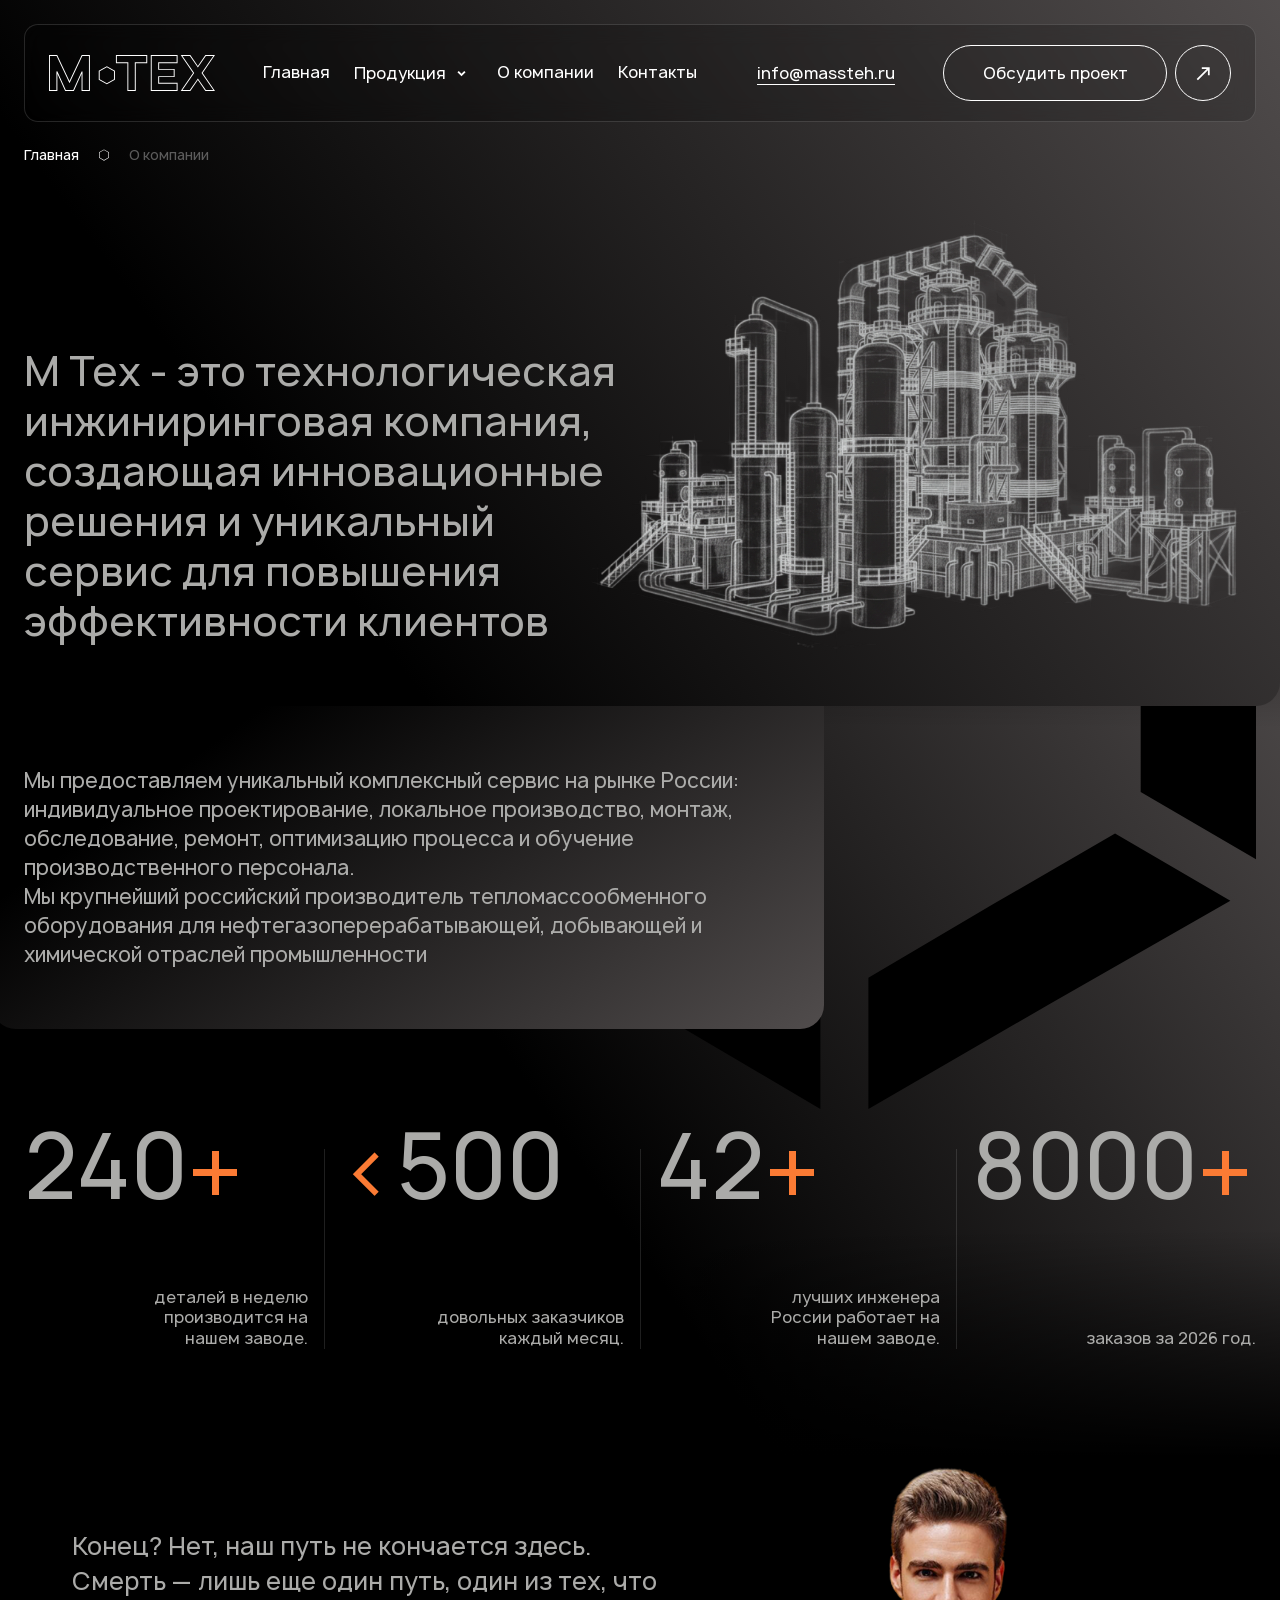
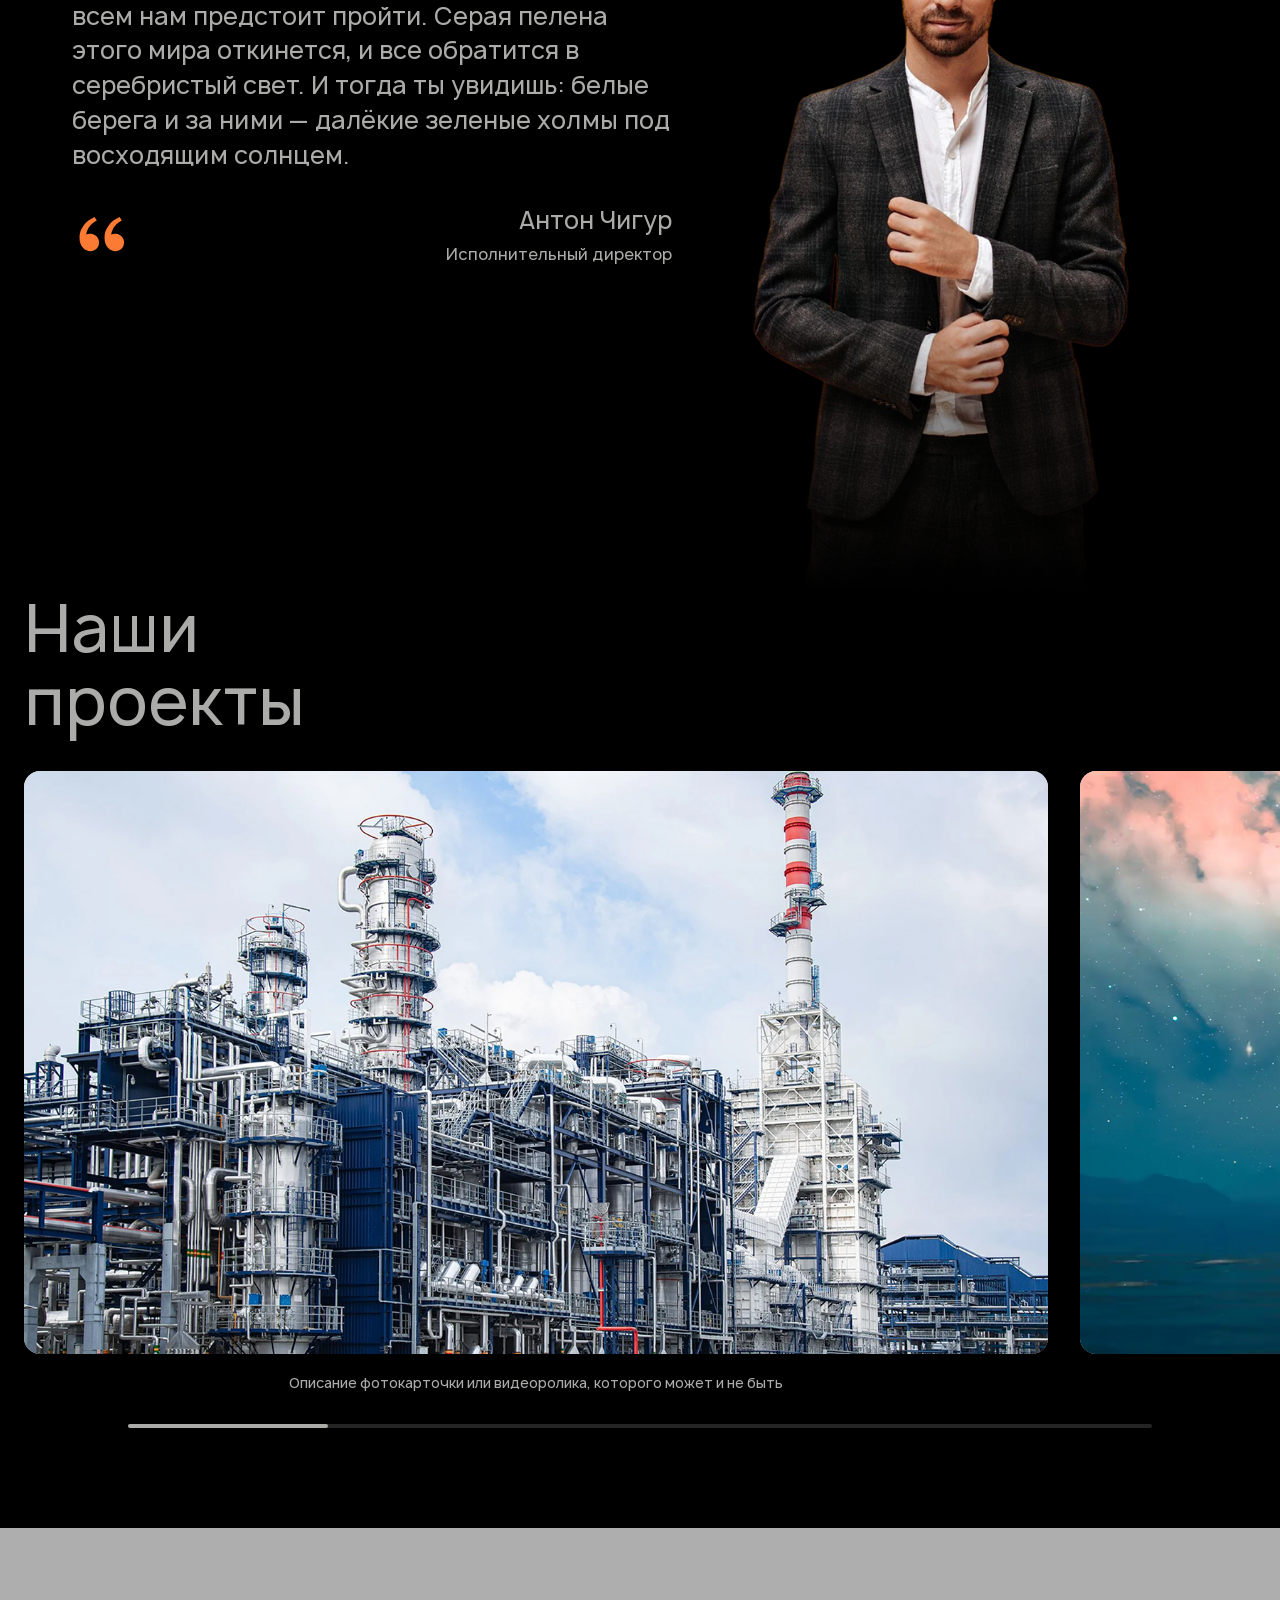
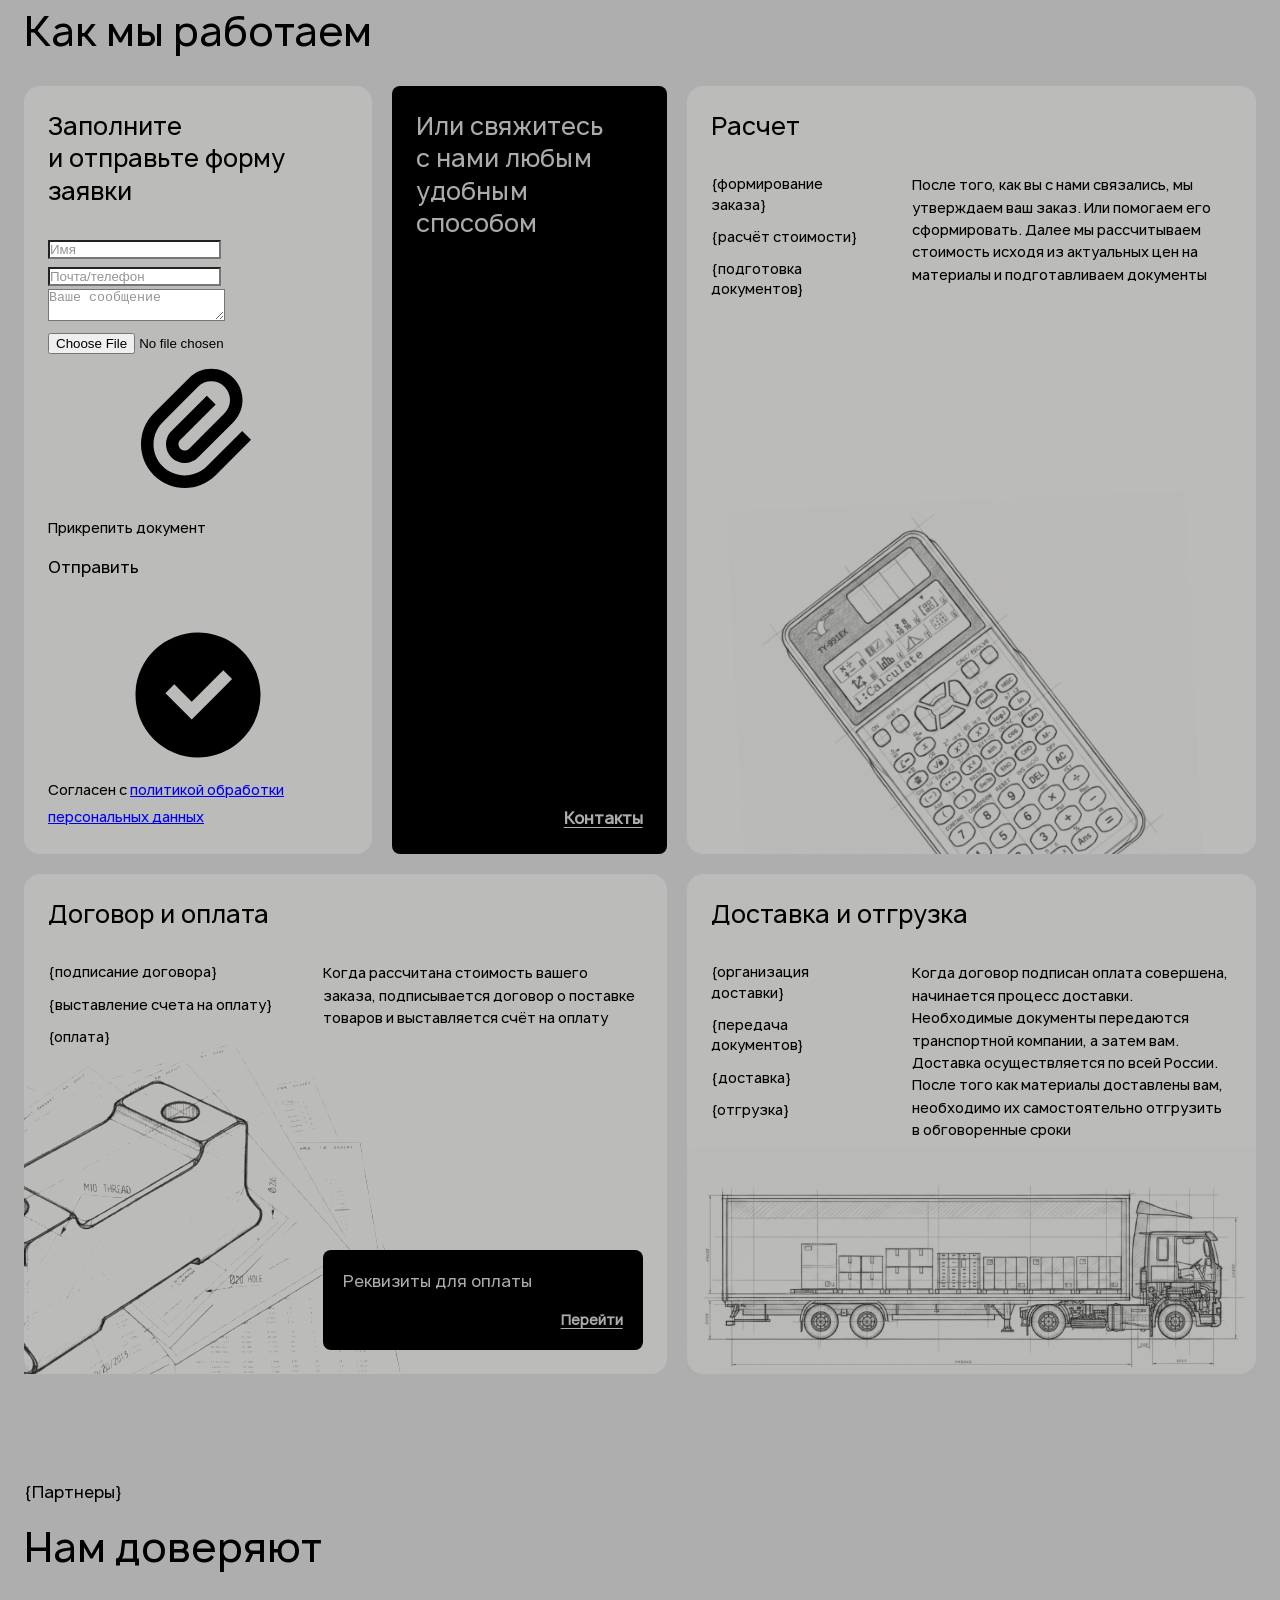
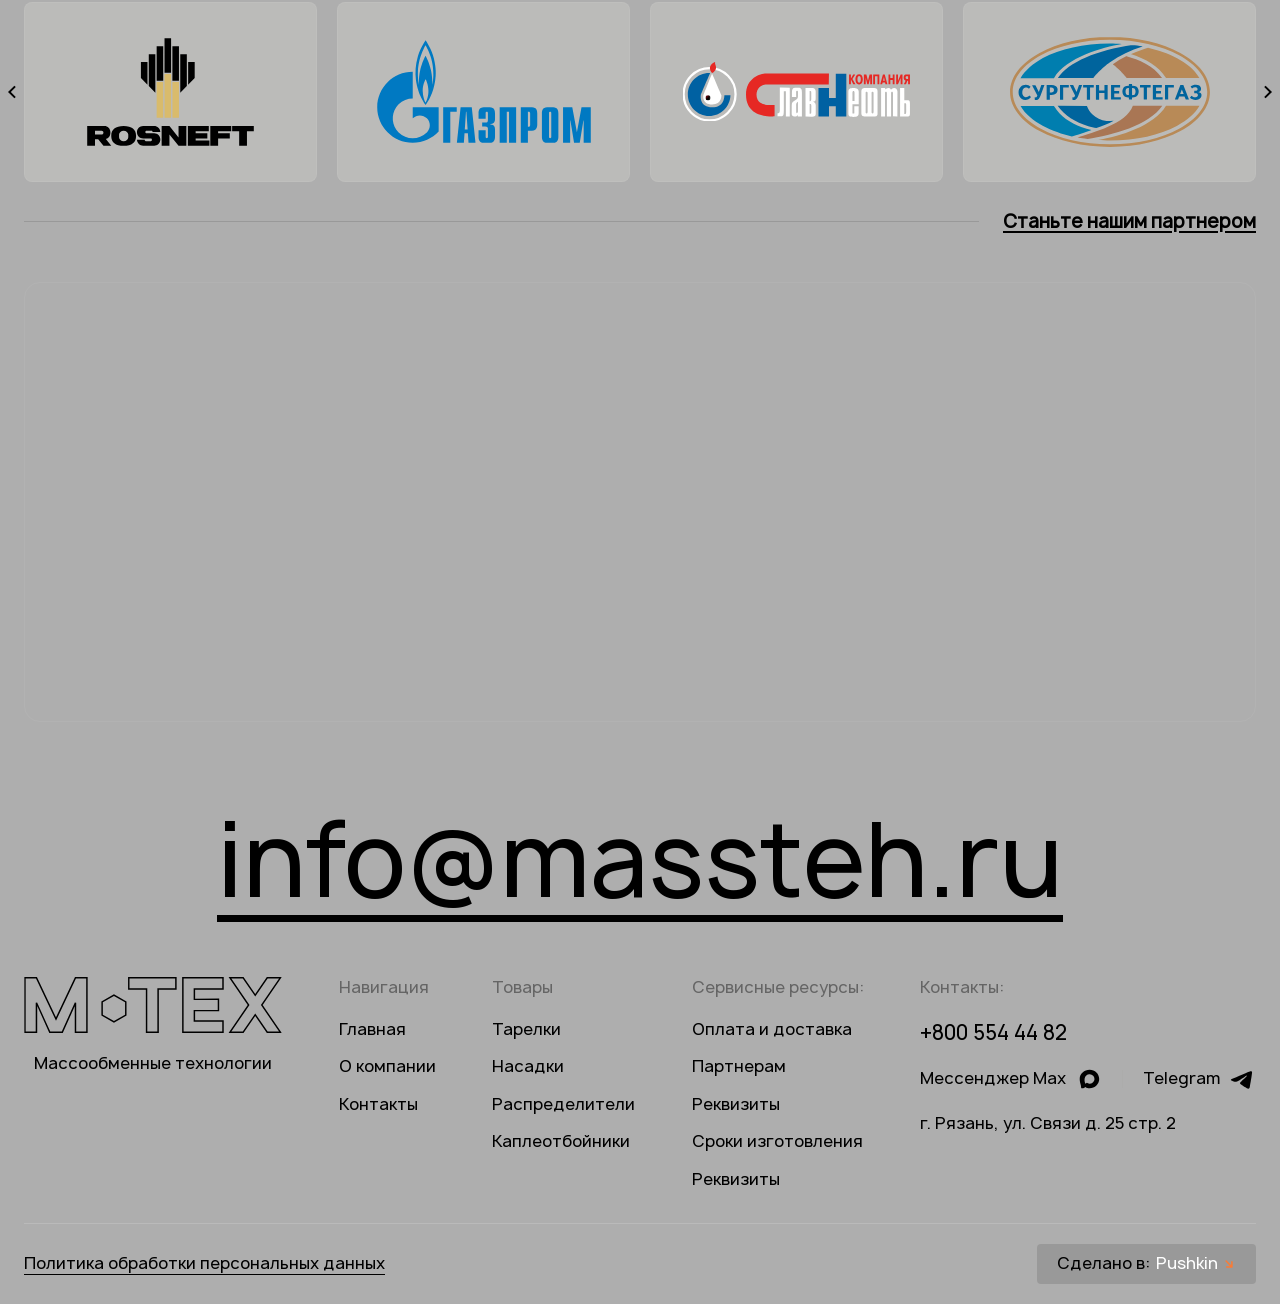
==== about.html @ 3684e793 "Initial commit" ====
<!DOCTYPE html>
<html lang="ru">
	<head>
		<meta http-equiv="Content-Type" content="text/html; charset=utf-8">

		<!-- Adapting the page for mobile devices -->
		<meta name="viewport" content="width=device-width, initial-scale=1, maximum-scale=1">

		<!-- Prohibition of phone number recognition -->
		<meta name="format-detection" content="telephone=no">
		<meta name="SKYPE_TOOLBAR" content ="SKYPE_TOOLBAR_PARSER_COMPATIBLE">

		<!-- Page title -->
		<title>Заголовок страницы</title>

		<!-- Meta description -->
		<meta name="description" content="">

		<!-- Meta Keywords -->
		<meta name="keywords" content="">

		<!-- Changing the color of the mobile browser panel -->
		<meta name="msapplication-TileColor" content="#000">
		<meta name="theme-color" content="#000">

		<!-- Connecting style files -->
		<link rel="stylesheet" href="css/reset.css">
		<link rel="stylesheet" href="css/swiper-bundle.min.css">
		<link rel="stylesheet" href="css/swiper.css">
		<link rel="stylesheet" href="css/styles.css">
		<link rel="stylesheet" href="css/fonts.css">

		<link rel="stylesheet" href="css/response_1899.css" media="print, (max-width: 1899px)">
		<link rel="stylesheet" href="css/response_1439.css" media="print, (max-width: 1439px)">
		<link rel="stylesheet" href="css/response_1279.css" media="print, (max-width: 1279px)">
		<link rel="stylesheet" href="css/response_1023.css" media="print, (max-width: 1023px)">
		<link rel="stylesheet" href="css/response_767.css" media="print, (max-width: 767px)">
	</head>

	<body>
		<div class="wrap">
			<div class="main">
				<header>
					<div class="bg dark">
						<div class="cont">
							<a href="/" class="logo">
								<img src="images/logo.svg" alt="">
							</a>

							<nav class="menu">
								<div class="item">
									<a href="/">
										<span>Главная</span>
									</a>
								</div>

								<div class="item">
									<a href="/" class="sub_link">
										<span>Продукция</span>

										<svg class="arr"><use xlink:href="images/sprite.svg#ic_arr_ver"></use></svg>
									</a>

									<div class="sub">
										<div><a href="/"></a></div>
									</div>
								</div>

								<div class="item">
									<a href="/">
										<span>О компании</span>
									</a>
								</div>

								<div class="item">
									<a href="/">
										<span>Контакты</span>
									</a>
								</div>
							</nav>

							<div class="email">
								<a href="mailto:info@massteh.ru">info@massteh.ru</a>
							</div>

							<div class="btns">
								<button class="btn discuss_btn" data-open-modal data-modal="order_modal">Обсудить проект</button>

								<button class="btn">
									<svg class="icon"><use xlink:href="images/sprite.svg#ic_arrow_diagonal"></use></svg>
								</button>

								<button class="btn mob_menu_btn">
									<svg class="icon"><use xlink:href="images/sprite.svg#ic_menu"></use></svg>

									<svg class="icon"><use xlink:href="images/sprite.svg#ic_close"></use></svg>
								</button>
							</div>
						</div>
					</div>
				</header>


				<section class="mob_menu_modal">
					<div class="menu">
						<div class="label">Навигация</div>

						<div class="items">
							<div><a href="/">Главная</a></div>

							<div><a href="/">О компании</a></div>

							<div><a href="/">Контакты</a></div>
						</div>
					</div>

					<div class="divider"></div>

					<div class="menu">
						<div class="label">Товары</div>

						<div class="items">
							<div><a href="/">Тарелки</a></div>

							<div><a href="/">Насадки</a></div>

							<div><a href="/">Распределители</a></div>

							<div><a href="/">Каплеотбойники</a></div>
						</div>
					</div>

					<div class="divider"></div>

					<div class="contacts">
						<div class="label">Контакты:</div>

						<div class="phone">
							<a href="tel:+800 554 44 82">+800 554 44 82</a>
						</div>

						<div class="messengers">
							<div class="sep"></div>

							<a href="/" target="_blank" rel="noopener nofollow">
								<span>Мессенджер Max</span>

								<svg class="icon"><use xlink:href="images/sprite.svg#ic_max"></use></svg>
							</a>

							<div class="sep"></div>

							<a href="/" target="_blank" rel="noopener nofollow">
								<span>Telegram</span>

								<svg class="icon"><use xlink:href="images/sprite.svg#ic_tg"></use></svg>
							</a>

							<div class="sep"></div>
						</div>

						<div class="address">г. Рязань, ул. Связи д. 25 стр. 2</div>
					</div>
				</section>


				<section class="about_head block s_m">
					<div class="data">
						<div class="cont">
							<div class="breadcrumbs">
								<a href="/">Главная</a>

								<svg class="sep"><use xlink:href="images/sprite.svg#ic_sep"></use></svg>

								<span class="current">О компании</span>
							</div>

							<h1 class="title">М Тех - это технологическая инжиниринговая компания, создающая инновационные решения и уникальный сервис для повышения эффективности клиентов</h1>
						</div>

						<picture class="image">
							<source srcset="images/tmp/about_head_img.png 1x, images/tmp/about_head_img@2x.png 2x">

							<img src="images/tmp/about_head_img.png" alt="" fetchpriority="high">
						</picture>
					</div>

					<div class="cont">
						<div class="desc">
							<p>Мы предоставляем уникальный комплексный сервис на рынке России: индивидуальное проектирование, локальное производство, монтаж, обследование, ремонт, оптимизацию процесса и обучение производственного персонала.<br> Мы крупнейший российский производитель тепломассообменного оборудования для нефтегазоперерабатывающей, добывающей и химической отраслей промышленности</p>
						</div>
					</div>

					<picture class="bg">
						<img src="images/bg_logo.svg" alt="" fetchpriority="high">
					</picture>
				</section>


				<section class="stats block s_m">
					<div class="cont">
						<div class="grid_row">
							<div class="item">
								<div class="val">240<span>+</span></div>

								<div class="desc">деталей в неделю производится на нашем заводе.</div>
							</div>

							<div class="item">
								<div class="val"><span><</span>500</div>

								<div class="desc">довольных заказчиков каждый месяц.</div>
							</div>

							<div class="item">
								<div class="val">42<span>+</span></div>

								<div class="desc">лучших инженера России работает на нашем заводе.</div>
							</div>

							<div class="item">
								<div class="val">8000<span>+</span></div>

								<div class="desc">заказов за 2026 год.</div>
							</div>
						</div>
					</div>
				</section>


				<section class="boss_quote">
					<div class="cont">
						<div class="data">
							<div class="text">Конец? Нет, наш путь не кончается здесь. Смерть — лишь ещe один путь, один из тех, что всем нам предстоит пройти. Серая пелена этого мира откинется, и всe обратится в серебристый свет. И тогда ты увидишь: белые берега и за ними — далёкие зелeные холмы под восходящим солнцем.</div>

							<div class="author">
								<svg class="icon"><use xlink:href="images/sprite.svg#ic_quote"></use></svg>

								<div class="name">Антон Чигур</div>

								<div class="post">Исполнительный директор</div>
							</div>
						</div>

						<picture class="image">
							<source srcset="images/tmp/boss_quote_img.png 1x, images/tmp/boss_quote_img@2x.png 2x">

							<img src="images/tmp/boss_quote_img.png" alt="" fetchpriority="high">
						</picture>
					</div>
				</section>


				<section class="photo_gallery projects block">
					<div class="cont">
						<div class="block_head">
							<div class="title xl_size">Наши<br> проекты</div>
						</div>
					</div>

					<div class="cont l_w">
						<div class="swiper">
							<div class="swiper-wrapper">
								<div class="swiper-slide">
									<picture class="thumb">
										<source srcset="images/tmp/project_thumb1.jpg 1x, images/tmp/project_thumb1@2x.jpg 2x">

										<img src="images/tmp/project_thumb1.jpg" alt="" loading="lazy" class="cover">
									</picture>

									<div class="caption">Описание фотокарточки или видеоролика, которого может и не быть</div>
								</div>

								<div class="swiper-slide">
									<picture class="thumb">
										<source srcset="images/tmp/project_thumb2.jpg 1x, images/tmp/project_thumb2@2x.jpg 2x">

										<img src="images/tmp/project_thumb2.jpg" alt="" loading="lazy" class="cover">
									</picture>

									<div class="caption">Описание фотокарточки или видеоролика, которого может и не быть</div>
								</div>

								<div class="swiper-slide">
									<picture class="thumb">
										<source srcset="images/tmp/project_thumb1.jpg 1x, images/tmp/project_thumb1@2x.jpg 2x">

										<img src="images/tmp/project_thumb1.jpg" alt="" loading="lazy" class="cover">
									</picture>

									<div class="caption">Описание фотокарточки или видеоролика, которого может и не быть</div>
								</div>

								<div class="swiper-slide">
									<picture class="thumb">
										<source srcset="images/tmp/project_thumb2.jpg 1x, images/tmp/project_thumb2@2x.jpg 2x">

										<img src="images/tmp/project_thumb2.jpg" alt="" loading="lazy" class="cover">
									</picture>

									<div class="caption">Описание фотокарточки или видеоролика, которого может и не быть</div>
								</div>

								<div class="swiper-slide">
									<picture class="thumb">
										<source srcset="images/tmp/project_thumb1.jpg 1x, images/tmp/project_thumb1@2x.jpg 2x">

										<img src="images/tmp/project_thumb1.jpg" alt="" loading="lazy" class="cover">
									</picture>

									<div class="caption">Описание фотокарточки или видеоролика, которого может и не быть</div>
								</div>

								<div class="swiper-slide">
									<picture class="thumb">
										<source srcset="images/tmp/project_thumb2.jpg 1x, images/tmp/project_thumb2@2x.jpg 2x">

										<img src="images/tmp/project_thumb2.jpg" alt="" loading="lazy" class="cover">
									</picture>

									<div class="caption">Описание фотокарточки или видеоролика, которого может и не быть</div>
								</div>
							</div>

							<div class="swiper-scrollbar"></div>
						</div>
					</div>
				</section>


				<section class="how_we_work bg_grey">
					<div class="cont">
						<div class="block_head">
							<div class="title">Как мы работаем</div>
						</div>

						<div class="grid">
							<div class="feedback">
								<div class="title">Заполните<br> и отправьте форму заявки</div>

								<form action="" class="form">
									<div class="line">
										<div class="field">
											<input type="text" name="" value="" class="input" placeholder="Имя">
										</div>
									</div>

									<div class="line">
										<div class="field">
											<input type="text" name="" value="" class="input" placeholder="Почта/телефон">
										</div>
									</div>

									<div class="line">
										<div class="field">
											<textarea name="" placeholder="Ваше сообщение"></textarea>
										</div>
									</div>

									<div class="line file">
										<div class="field">
											<label>
												<input type="file" name="file">

												<svg class="icon"><use xlink:href="images/sprite.svg#ic_file"></use></svg>

												<span>Прикрепить документ</span>
											</label>
										</div>
									</div>

									<div class="submit">
										<button type="submit" class="submit_btn">Отправить</button>
									</div>

									<div class="agree">
										<div class="field">
											<label class="checkbox">
												<input type="checkbox" name="agree">

												<div class="check">
													<svg class="icon"><use xlink:href="images/sprite.svg#ic_check"></use></svg>
												</div>

												<span>Согласен с <a href="/" target="_blank">политикой обработки персональных данных</a></span>
											</label>
										</div>
									</div>
								</form>
							</div>

							<a href="/" class="contacts_link">
								<div class="title">Или свяжитесь<br> с нами любым удобным способом</div>

								<div class="btn">Контакты</div>
							</a>

							<div class="item l_size">
								<div class="title">Расчет</div>

								<div class="row">
									<div class="items">
										<div>{формирование заказа}</div>
										<div>{расчёт стоимости}</div>
										<div>{подготовка документов}</div>
									</div>

									<div class="desc">После того, как вы с нами связались, мы утверждаем ваш заказ. Или помогаем его сформировать. Далее мы рассчитываем стоимость исходя из актуальных цен на материалы и подготавливаем документы</div>
								</div>

								<picture class="image1">
									<source srcset="images/tmp/how_we_work_img1.png 1x, images/tmp/how_we_work_img1@2x.png 2x">

									<img src="images/tmp/how_we_work_img1.png" alt="" loading="lazy">
								</picture>
							</div>

							<div class="item l_size">
								<div class="title">Договор и оплата</div>

								<div class="row">
									<div class="items">
										<div>{подписание договора}</div>
										<div>{выставление счета на оплату}</div>
										<div>{оплата}</div>
									</div>

									<div class="desc">Когда рассчитана стоимость вашего заказа, подписывается договор о поставке товаров и выставляется счёт на оплату</div>
								</div>

								<a href="/" class="requisites">
									<div class="label">Реквизиты для оплаты</div>

									<div class="btn">Перейти</div>
								</a>

								<picture class="image2">
									<source srcset="images/tmp/how_we_work_img2.png 1x, images/tmp/how_we_work_img2@2x.png 2x">

									<img src="images/tmp/how_we_work_img2.png" alt="" loading="lazy">
								</picture>
							</div>

							<div class="item l_size">
								<div class="title">Доставка и отгрузка</div>

								<div class="row">
									<div class="items">
										<div>{организация доставки}</div>
										<div>{передача документов}</div>
										<div>{доставка}</div>
										<div>{отгрузка}</div>
									</div>

									<div class="desc">Когда договор подписан оплата совершена, начинается процесс доставки. Необходимые документы передаются транспортной компании, а затем вам. Доставка осуществляется по всей России. После того как материалы доставлены вам, необходимо их самостоятельно отгрузить в обговоренные сроки</div>
								</div>

								<picture class="image3">
									<source srcset="images/tmp/how_we_work_img3.png 1x, images/tmp/how_we_work_img3@2x.png 2x">

									<img src="images/tmp/how_we_work_img3.png" alt="" loading="lazy">
								</picture>
							</div>
						</div>
					</div>
				</section>


				<section class="logos bg_grey">
					<div class="cont">
						<div class="block_head">
							<div class="pre_title">{Партнеры}</div>

							<div class="title">Нам доверяют</div>
						</div>

						<div class="swiper">
							<div class="swiper-wrapper">
								<div class="swiper-slide">
									<picture class="image">
										<img src="images/tmp/logos_img1.svg" alt="" loading="lazy">
									</picture>
								</div>

								<div class="swiper-slide">
									<picture class="image">
										<img src="images/tmp/logos_img2.svg" alt="" loading="lazy">
									</picture>
								</div>

								<div class="swiper-slide">
									<picture class="image">
										<img src="images/tmp/logos_img3.svg" alt="" loading="lazy">
									</picture>
								</div>

								<div class="swiper-slide">
									<picture class="image">
										<img src="images/tmp/logos_img4.svg" alt="" loading="lazy">
									</picture>
								</div>

								<div class="swiper-slide">
									<picture class="image">
										<img src="images/tmp/logos_img1.svg" alt="" loading="lazy">
									</picture>
								</div>

								<div class="swiper-slide">
									<picture class="image">
										<img src="images/tmp/logos_img2.svg" alt="" loading="lazy">
									</picture>
								</div>

								<div class="swiper-slide">
									<picture class="image">
										<img src="images/tmp/logos_img3.svg" alt="" loading="lazy">
									</picture>
								</div>

								<div class="swiper-slide">
									<picture class="image">
										<img src="images/tmp/logos_img4.svg" alt="" loading="lazy">
									</picture>
								</div>
							</div>

							<button class="swiper-button-prev">
								<svg class="icon"><use xlink:href="images/sprite.svg#ic_arr_hor"></use></svg>
							</button>

							<button class="swiper-button-next">
								<svg class="icon"><use xlink:href="images/sprite.svg#ic_arr_hor"></use></svg>
							</button>
						</div>

						<button class="btn">
							<span class="line"></span>
							<span>Станьте нашим партнером</span>
						</button>
					</div>
				</section>


				<section class="video_present bg_grey">
					<div class="cont">
						<video class="cover" src="./video.mp4" muted playsinline autoplay loop></video>
					</div>
				</section>
			</div>


			<footer class="bg_grey">
				<div class="cont">
					<div class="email">
						<a href="mailto:info@massteh.ru">info@massteh.ru</a>
					</div>

					<div class="data">
						<div class="logo">
							<img src="images/footer_logo2.svg" alt="">

							<span>Массообменные технологии</span>
						</div>

						<div class="links">
							<div class="title">Навигация</div>

							<div class="items big">
								<div><a href="/">Главная</a></div>

								<div><a href="/">О компании</a></div>

								<div><a href="/">Контакты</a></div>
							</div>
						</div>

						<div class="links">
							<div class="title">Товары</div>

							<div class="items big">
								<div><a href="/">Тарелки</a></div>

								<div><a href="/">Насадки</a></div>

								<div><a href="/">Распределители</a></div>

								<div><a href="/">Каплеотбойники</a></div>
							</div>
						</div>

						<div class="links">
							<div class="title">Сервисные ресурсы:</div>

							<div class="items">
								<div><a href="/">Оплата и доставка</a></div>

								<div><a href="/">Партнерам</a></div>

								<div><a href="/">Реквизиты</a></div>

								<div><a href="/">Сроки изготовления</a></div>

								<div><a href="/">Реквизиты</a></div>
							</div>
						</div>

						<div class="contacts">
							<div class="title">Контакты:</div>

							<div class="phone">
								<a href="tel:+800 554 44 82">+800 554 44 82</a>
							</div>

							<div class="messengers">
								<a href="/" target="_blank" rel="noopener nofollow">
									<span>Мессенджер Max</span>

									<svg class="icon"><use xlink:href="images/sprite.svg#ic_max"></use></svg>
								</a>

								<div class="sep"></div>

								<a href="/" target="_blank" rel="noopener nofollow">
									<span>Telegram</span>

									<svg class="icon"><use xlink:href="images/sprite.svg#ic_tg"></use></svg>
								</a>
							</div>

							<div class="address">г. Рязань, ул. Связи д. 25 стр. 2</div>
						</div>
					</div>

					<div class="bottom">
						<div class="legal">
							<div><a href="/">Политика обработки персональных данных</a></div>
						</div>

						<div class="creator">
							<a href="/">
								Сделано в: <span>Pushkin</span>

								<svg class="icon"><use xlink:href="images/sprite.svg#ic_arrow_creator"></use></svg>
							</a>
						</div>
					</div>
				</div>
			</footer>
		</div>


		<dialog class="modal" id="order_modal">
			<div class="wrapper">
				<div class="inner">
					<button class="close_btn" data-close-modal>
						<svg class="icon"><use xlink:href="images/sprite.svg#ic_close"></use></svg>
					</button>

					<div class="title">Заполните<br> и отправьте форму заявки</div>

					<form action="" class="form">
						<div class="line">
							<div class="field">
								<input type="text" name="" value="" class="input" placeholder="Имя">
							</div>
						</div>

						<div class="line">
							<div class="field">
								<input type="text" name="" value="" class="input" placeholder="Почта/телефон">
							</div>
						</div>

						<div class="line">
							<div class="field">
								<textarea name="" placeholder="Ваше сообщение"></textarea>
							</div>
						</div>

						<div class="line file">
							<div class="field">
								<label>
									<input type="file" name="file">

									<svg class="icon"><use xlink:href="images/sprite.svg#ic_file"></use></svg>

									<span>Прикрепить документ</span>
								</label>
							</div>
						</div>

						<div class="submit">
							<button type="submit" class="submit_btn">Отправить</button>
						</div>

						<div class="agree">
							<div class="field">
								<label class="checkbox">
									<input type="checkbox" name="agree">

									<div class="check">
										<svg class="icon"><use xlink:href="images/sprite.svg#ic_check"></use></svg>
									</div>

									<span>Согласен с <a href="/" target="_blank">политикой обработки персональных данных</a></span>
								</label>
							</div>
						</div>
					</form>
				</div>
			</div>
		</dialog>


		<!-- Connecting javascript files -->
		<script src="js/jquery-3.7.1.min.js"></script>
		<script src="js/functions.js"></script>
		<script src="js/swiper-bundle.min.js"></script>
		<script src="js/maska.min.js"></script>
		<script src="js/scripts.js"></script>
	</body>
</html>
---- css/styles.css ----
/*-------------------
    Global styles
-------------------*/
:root
{
    --bg: #000;
    --bg_grey: #bbbbb9;
    --bg_dark: #111;
    --bg_dark_h: rgba(171, 171, 169, .12);
    --cont_padding: 24px;
    --cont_padding_double: calc(var(--cont_padding) * 2);
    --cont_padding_half: calc(var(--cont_padding) * .5);
    --content_width: 1680px;
    --content_width_l: 1840px;
    --sidebar_width: 550px;
    --scroll_width: 17px;
    --custom_scroll_width: 10px;
    --custom_scroll_height: 10px;
    --custom_scroll_border_radius: 0;
    --custom_scroll_scrollbar_color: var(--bg);
    --custom_scroll_scrollbar_thumb_color: var(--primary_color);
    --primary_color: #fb7b34;
    --dark_color: #000;
    --light_color: #fff;
    --light_color_soft: #ababa9;
    --grey_color: rgba(171, 171, 169, .62);
    --font_size_xl: 20px;
    --font_size_l: 18px;
    --font_size: 16px;
    --font_size_s: 14px;
    --font_size_xs: 12px;
    --font_size_title_xl: 82px;
    --font_size_title_l: 62px;
    --font_size_title: 54px;
    --font_size_title_s: 34px;
    --font_size_title_xs: 26px;
    --font_size_title_xxs: 24px;
    --font_family_primary: 'Manrope', 'Arial', sans-serif;
    --block_head_offset: 40px;
    --block_padding_l: 60px;
    --block_padding: 40px;
    --block_padding_s: 30px;
    --outside_gap: 140px;
    --outside_gap_s: 120px;
    --outside_gap_xs: 80px;
    --inner_gap_xl: 28px;
    --inner_gap_l: 24px;
    --inner_gap: 20px;
    --inner_gap_s: 16px;
    --inner_gap_xs: 12px;
    --inner_gap_xxs: 8px;
    --inner_gap_xxxs: 4px;
    --border_radius_max: 100px;
    --border_radius_l: 24px;
    --border_radius: 20px;
    --border_radius_s: 16px;
    --border_radius_xs: 12px;
    --border_radius_xxs: 8px;
    --box_shadow_h: -6px 5px 18px 0 #191919;
    --zero_px: calc(0 * 1px);
}


::selection
{
    color: var(--light_color);
    background: var(--primary_color);
}

::-moz-selection
{
    color: var(--light_color);
    background: var(--primary_color);
}


html
{
    height: 100%;
    min-height: -moz-available;
    min-height: -webkit-fill-available;
    min-height:         fill-available;
}


body
{
    height: 100%;
    min-height: -moz-available;
    min-height: -webkit-fill-available;
    min-height:         fill-available;

    font-family: var(--font_family_primary);
    font-size: var(--font_size);
    font-weight: 500;
    line-height: normal;

    color: var(--light_color_soft);


    &.lock
    {
        overflow: clip;
    }
}


button
{
    display: inline-block;

    font-family: inherit;
    font-size: inherit;
    font-weight: inherit;
    line-height: inherit;

    cursor: pointer;
    vertical-align: top;
    letter-spacing: inherit;

    color: inherit;
    border: none;
    background: none;
}


.wrap
{
    position: relative;

    display: flex;
    overflow: clip;
    flex-direction: column;

    min-height: 100%;

    background: var(--bg);


    & > .main
    {
        position: relative;

        display: flex;
        flex: 1 0 auto;
        flex-direction: column;
    }
}


.cont
{
    width: 100%;
    max-width: calc(var(--content_width) + var(--cont_padding_double));
    margin-inline: auto;
    padding-inline: var(--cont_padding);


    &.l_w
    {
        max-width: calc(var(--content_width_l) + var(--cont_padding_double));
    }
}


.content_row,
.content_row > .cont.row
{
    display: flex;
    align-content: stretch;
    align-items: stretch;
    flex-wrap: wrap;
    justify-content: space-between;


    .content
    {
        position: relative;

        display: flex;
        flex-direction: column;
        gap: var(--outside_gap_xs);

        width: calc(100% - var(--sidebar_width) - var(--outside_gap_s));
    }
}


.block
{
    margin-bottom: var(--outside_gap);


    &.s_m
    {
        margin-bottom: var(--outside_gap_s);
    }


    &.no_m
    {
        margin-bottom: 0;
    }
}


img.cover,
video.cover
{
    display: block;

    width: 100%;
    height: 100%;

    border-radius: inherit;

    object-fit: cover;
}



/*-------------------
    Custom scroll
-------------------*/
@media (hover: hover)
{
    html ::-webkit-scrollbar
    {
        width: var(--custom_scroll_width);
        height: var(--custom_scroll_height);

        border-radius: var(--custom_scroll_border_radius);
        background-color: var(--bg);
    }


    html ::-webkit-scrollbar-thumb
    {
        border-radius: var(--custom_scroll_border_radius);
        background-color: var(--custom_scroll_scrollbar_thumb_color);
    }
}



/*--------------
    Grid row
--------------*/
.grid_row
{
    display: flex;
    align-content: stretch;
    align-items: stretch;
    flex-wrap: wrap;
    justify-content: flex-start;

    margin-bottom: calc(var(--gap_y) * -1);
    margin-left: calc(var(--gap_x) * -1);

    --items_per_line: 3;
    --gap_x: var(--inner_gap);
    --gap_y: var(--inner_gap);


    &.centered
    {
        justify-content: center;
    }


    & > *
    {
        width: calc(100% / var(--items_per_line) * var(--width_multiplier, 1) - var(--gap_x));
        margin-bottom: var(--gap_y);
        margin-left: var(--gap_x);
    }
}



/*---------------
    Accordion
---------------*/
.accordion
{
    display: flex;
    flex-direction: column;
    gap: 5px;
}


.accordion_item
{
    transition: .2s linear;

    border: 1px solid transparent;
    border-radius: var(--border_radius_xs);
    background: var(--bg_dark);


    .head
    {
        display: flex;
        align-content: center;
        align-items: center;
        flex-wrap: wrap;
        justify-content: space-between;

        padding: 34px;

        cursor: pointer;


        .label
        {
            width: calc(100% - 58px);

            font-size: var(--font_size_title_xs);
            font-weight: 500;
            line-height: 125%;

            transition: color .2s linear;
        }


        .icon
        {
            display: flex;
            align-content: center;
            align-items: center;
            flex-wrap: wrap;
            justify-content: center;

            color: var(--primary_color);


            svg
            {
                display: block;

                width: 24px;

                aspect-ratio: 1 / 1;


                &:last-child
                {
                    display: none;
                }
            }
        }


        @media (hover: hover) and (pointer: fine)
        {
            &:hover
            {
                .label
                {
                    color: var(--light_color);
                }
            }
        }
    }


    .hidden
    {
        display: none;

        padding-block: 0 34px;
        padding-inline: 34px;

        line-height: 150%;
    }


    @media (hover: hover) and (pointer: fine)
    {
        &:hover
        {
            border-color: var(--bg_dark_h);
            box-shadow: var(--box_shadow_h);
        }
    }


    &.active
    {
        border-color: var(--bg_dark_h);
        box-shadow: var(--box_shadow_h);


        .head
        {
            .icon
            {
                svg
                {
                    display: none;


                    &:last-child
                    {
                        display: block;
                    }
                }
            }
        }
    }
}



/*------------
    Header
------------*/
header
{
    position: relative;
    top: 0;
    left: 0;

    width: 100%;
    padding-inline: var(--cont_padding);
    padding-top: calc(var(--block_padding_l) + 4px);

    z-index: 10;

    color: var(--light_color);


    .bg
    {
        width: 1792px;
        max-width: 100%;
        margin-inline: auto;
        padding-block: var(--inner_gap);

        border: 1px solid rgba(255, 255, 255, .14);
        border-radius: 14px;
        background: rgba(255, 255, 255, .12);

                backdrop-filter: blur(10px);
        -webkit-backdrop-filter: blur(10px);


        &.dark
        {
            background: rgba(0, 0, 0, .20);
        }
    }


    .cont
    {
        display: flex;
        align-content: center;
        align-items: center;
        flex-wrap: wrap;
        justify-content: space-between;
        gap: var(--block_padding_l);
    }


    .logo
    {
        display: block;

        text-decoration: none;

        color: currentColor;


        img
        {
            display: block;

            width: 166px;
            height: 36px;
        }
    }


    .menu
    {
        display: flex;
        align-content: flex-start;
        align-items: flex-start;
        flex-wrap: wrap;
        justify-content: flex-start;
        gap: calc(var(--block_padding_s) + var(--inner_gap_xxxs));

        margin-right: auto;
        margin-left: var(--block_padding);


        .item
        {
            position: relative;


            & > a
            {
                display: flex;
                align-content: center;
                align-items: center;
                flex-wrap: wrap;
                justify-content: center;
                gap: var(--inner_gap_xxxs);

                font-size: var(--font_size_l);
                line-height: 130%;

                transition: color .2s linear;
                text-decoration: none;

                color: currentColor;


                .arr
                {
                    display: block;

                    width: 23px;

                    aspect-ratio: 1 / 1;
                }


                &.active
                {
                    color: var(--primary_color);
                }
            }


            &:hover > a
            {
                color: var(--light_color_soft);
            }
        }
    }


    .email
    {
        font-size: var(--font_size_l);
        line-height: 130%;


        a
        {
            transition: color .2s linear;
            white-space: nowrap;
            text-decoration: none;

            color: currentColor;

            text-decoration-line: underline;
            text-decoration-style: solid;
            text-decoration-skip-ink: auto;
            text-decoration-thickness: 6.5%;
            text-underline-offset: 11.5%;
            text-underline-position: from-font;


            @media (hover: hover) and (pointer: fine)
            {
                &:hover
                {
                    color: var(--light_color_soft);
                }
            }
        }
    }


    .btns
    {
        display: flex;
        align-content: center;
        align-items: center;
        flex-wrap: wrap;
        justify-content: flex-start;
        gap: 10px;

        margin-right: -26px;


        .btn
        {
            display: flex;
            align-content: center;
            align-items: center;
            flex-wrap: wrap;
            justify-content: center;

            min-width: 64px;
            height: 64px;
            padding-inline: var(--inner_gap);

            font-size: var(--font_size_l);
            line-height: 130%;

            transition: .2s linear;

            border: 1px solid var(--light_color);
            border-radius: var(--border_radius_max);


            &.discuss_btn
            {
                min-width: 293px;
            }


            &.mob_menu_btn
            {
                display: none;


                .icon
                {
                    width: 24px;
                }


                &.active
                {
                    .icon
                    {
                        display: none;
                    }


                    .icon + .icon
                    {
                        display: block;
                    }
                }
            }


            .icon
            {
                display: block;

                width: 21px;

                aspect-ratio: 1 / 1;
            }


            .icon + .icon
            {
                display: none;
            }


            @media (hover: hover) and (pointer: fine)
            {
                &:hover
                {
                    border-color: var(--primary_color);
                    background: var(--primary_color);
                }
            }
        }
    }
}



/*---------------------
    Mob. menu modal
---------------------*/
.mob_menu_modal
{
    position: absolute;
    top: 5px;
    right: 0;
    left: 0;

    display: none;
    flex-direction: column;
    gap: 30px;

    width: calc(100vw - 10px);
    margin-inline: auto;
    padding-block: 123px 30px;
    padding-inline: 30px;

    z-index: 9;
    transition: opacity .2s linear, display .2s allow-discrete;
    text-align: center;

    opacity: 0;
    color: var(--light_color_soft);
    border: none;
    border-radius: 10px;
    background: linear-gradient(54deg, #000 23.92%, #5e5959 112.84%);


    &.show
    {
        display: flex;

        opacity: 1;
    }


    @starting-style
    {
        &.show
        {
            opacity: 0;
        }
    }


    .menu
    {
        display: flex;
        flex-direction: column;
        gap: var(--inner_gap_xl);


        .label
        {
            font-weight: 500;
            line-height: 135%;

            color: rgba(171, 171, 169, .42);
        }


        .items
        {
            display: flex;
            flex-direction: column;
            gap: 18px;


            a
            {
                display: block;

                font-size: 24px;
                font-weight: 500;
                line-height: 135%;

                transition: color .2s linear;
                text-decoration: none;

                color: currentColor;


                @media (hover: hover) and (pointer: fine)
                {
                    &:hover
                    {
                        color: var(--primary_color);
                    }
                }


                &.active
                {
                    color: var(--primary_color);
                }
            }
        }
    }


    .contacts
    {
        display: flex;
        flex-direction: column;


        .label
        {
            margin-bottom: 14px;

            font-weight: 500;
            line-height: 135%;

            color: rgba(171, 171, 169, .42);
        }


        .phone
        {
            font-size: 24px;
            font-weight: 500;
            line-height: 135%;


            a
            {
                white-space: nowrap;
                text-decoration: none;

                color: currentColor;
            }
        }


        .messengers
        {
            display: flex;
            align-content: center;
            align-items: center;
            flex-wrap: wrap;
            justify-content: center;
            gap: var(--inner_gap_xs);

            margin-top: var(--inner_gap_l);

            font-size: var(--font_size_s);
            font-weight: 500;
            line-height: 140%;


            .sep
            {
                width: 1px;
                height: 30px;

                background: rgba(171, 171, 169, .40);
            }


            a
            {
                display: flex;
                align-content: center;
                align-items: center;
                flex-wrap: wrap;
                justify-content: flex-start;
                gap: var(--inner_gap_xxs);

                transition: color .2s linear;
                text-decoration: none;

                color: currentColor;


                @media (hover: hover) and (pointer: fine)
                {
                    &:hover
                    {
                        color: var(--primary_color);
                    }
                }
            }


            .icon
            {
                display: block;

                width: 18px;

                aspect-ratio: 1 / 1;
            }
        }


        .address
        {
            margin-top: var(--inner_gap);

            font-size: var(--font_size_s);
            font-weight: 500;
            line-height: 140%;
        }
    }


    .divider
    {
        width: 100%;
        height: 1px;

        background: rgba(255, 255, 255, .12);
    }
}



/*-------------
    Sidebar
-------------*/
aside
{
    position: relative;

    display: flex;
    flex-direction: column;
    gap: var(--block_padding);

    width: var(--sidebar_width);
    max-width: 100%;

    z-index: 3;
}



/*---------------
    Page head
---------------*/
.page_head
{
    margin-bottom: var(--block_padding_l);
    padding-top: calc(var(--block_padding_l) - 5px);


    .cont
    {
        display: flex;
        flex-direction: column;
        gap: var(--outside_gap);
    }


    .page_title
    {
        font-size: var(--font_size_title_xl);
        font-weight: 500;
        line-height: 125%;
    }
}



/*-----------------
    Breadcrumbs
-----------------*/
.breadcrumbs
{
    display: flex;
    align-content: center;
    align-items: center;
    flex-wrap: wrap;
    justify-content: flex-start;
    gap: calc(var(--block_padding) + var(--inner_gap_xxxs));

    line-height: 135%;

    color: rgba(255, 255, 255, .34);


    a
    {
        transition: color .2s linear;
        text-decoration: none;

        color: var(--light_color);


        @media (hover: hover) and (pointer: fine)
        {
            &:hover
            {
                color: var(--light_color_soft);
            }
        }
    }


    .sep
    {
        display: block;

        width: 16px;
        height: 18px;

        color: var(--light_color);
    }
}



/*----------------
    Block head
----------------*/
.block_head
{
    display: flex;
    flex-direction: column;
    gap: var(--inner_gap);

    margin-bottom: var(--block_head_offset);


    &.row
    {
        align-content: center;
        align-items: center;
        flex-direction: row;
        flex-wrap: wrap;
        justify-content: space-between;
    }


    .pre_title
    {
        font-weight: 500;
        line-height: 135%;
    }


    .title
    {
        font-size: var(--font_size_title);
        font-weight: 500;
        line-height: 115%;


        &.l_size
        {
            font-size: var(--font_size_title_l);
            line-height: 125%;
        }


        &.xl_size
        {
            font-size: var(--font_size_title_xl);
            line-height: 115%;
        }
    }
}



/*------------------
    Form elements
------------------*/
.form
{
    --form_border_color: rgba(0, 0, 0, .42);
    --form_border_color_focus: var(--dark_color);
    --form_border_radius: 0;
    --form_error_color: red;
    --form_bg_color: none;
    --form_placeholder_color: rgba(0, 0, 0, .42);
    --form_line_gap: var(--inner_gap_s);
    --form_input_height: 36px;
    --form_textarea_height: 73px;


    ::-webkit-input-placeholder
    {
        color: var(--form_placeholder_color);
    }

    :-moz-placeholder
    {
        color: var(--form_placeholder_color);
    }

    ::-moz-placeholder
    {
        opacity: 1;
        color: var(--form_placeholder_color);
    }

    :-ms-input-placeholder
    {
        color: var(--form_placeholder_color);
    }


    .line
    {
        margin-bottom: var(--form_line_gap);
    }


    .field
    {
        position: relative;
    }


    .input
    {
        display: block;

        width: 100%;
        height: var(--form_input_height);
        padding-block: 0 var(--inner_gap_xs);
        padding-inline: var(--form_input_padding_inline);

        font-family: var(--font_family_primary);
        font-size: var(--font_size);
        font-weight: 500;
        line-height: 135%;

        transition: border-color .2s linear;

        color: var(--dark_color);
        border: none;
        border-bottom: 1px solid var(--form_border_color);
        border-radius: var(--form_border_radius);
        background: var(--form_bg_color);


        *:-webkit-autofill
        {
            -webkit-box-shadow: inset 0 0 0 calc(var(--form_input_height) / 2) var(--form_bg_color) !important;
        }


        &:focus
        {
            border-color: var(--form_border_color_focus);
        }


        &.error
        {
            border-color: var(--form_error_color);
        }
    }


    textarea
    {
        display: block;

        width: 100%;
        height: var(--form_textarea_height);
        padding-block: var(--form_textarea_padding_block);
        padding-inline: var(--form_textarea_padding_inline);

        font-family: var(--font_family_primary);
        font-size: var(--font_size);
        font-weight: 500;
        line-height: 135%;

        resize: none;
        transition: border-color .2s linear;

        color: var(--dark_color);
        border: none;
        border-bottom: 1px solid var(--form_border_color);
        border-radius: var(--form_border_radius);
        background: var(--form_bg_color);

        --custom_scroll_width: 4px;
        --custom_scroll_height: 4px;


        *:-webkit-autofill
        {
            -webkit-box-shadow: inset 0 0 0 calc(var(--form_textarea_height) / 2) var(--form_bg_color) !important;
        }


        &:focus
        {
            border-color: var(--form_border_color_focus);
        }


        &.error
        {
            border-color: var(--form_error_color);
        }
    }


    .error_text
    {
        margin-top: 4px;

        font-size: var(--font_size_s);

        color: var(--form_error_color);
    }


    .file
    {
        label
        {
            display: flex;
            align-content: center;
            align-items: center;
            flex-wrap: wrap;
            justify-content: flex-start;
            gap: 10px;

            font-weight: 500;
            line-height: 135%;

            cursor: pointer;


            input
            {
                display: none;
            }


            .icon
            {
                display: block;

                width: 20px;

                aspect-ratio: 1 / 1;
            }


            span
            {
                overflow: hidden;

                width: calc(100% - 20px - 10px);

                white-space: nowrap;
                text-overflow: ellipsis;
            }
        }
    }


    .agree
    {
        margin-top: var(--inner_gap);
    }


    .checkbox
    {
        display: flex;
        align-content: center;
        align-items: center;
        flex-wrap: wrap;
        justify-content: space-between;

        font-weight: 500;
        line-height: 135%;

        cursor: pointer;


        input
        {
            display: none;


            &:checked ~ .check
            {
                color: var(--primary_color);
            }
        }


        .check
        {
            display: flex;
            align-content: center;
            align-items: center;
            flex-wrap: wrap;
            justify-content: center;

            width: 18px;

            transition: color .2s linear;

            color: var(--dark_color);

            aspect-ratio: 1 / 1;


            .icon
            {
                display: block;

                width: 100%;

                aspect-ratio: 1 / 1;
            }
        }


        span
        {
            max-width: calc(100% - 32px);
        }


        a
        {
            transition: color .2s linear;

            color: currentColor;

            text-decoration-line: underline;
            text-decoration-style: solid;
            text-decoration-skip-ink: auto;
            text-decoration-thickness: 6.5%;
            text-underline-offset: 0;
            text-underline-position: from-font;


            @media (hover: hover) and (pointer: fine)
            {
                &:hover
                {
                    color: var(--primary_color);
                }
            }
        }
    }


    .submit_btn
    {
        width: 100%;
        height: 54px;
        padding-inline: var(--inner_gap_l);

        font-weight: 500;
        line-height: 140%;

        transition: background .2s linear;

        color: var(--light_color);
        border-radius: var(--border_radius_max);
        background: var(--primary_color);


        @media (hover: hover) and (pointer: fine)
        {
            &:hover
            {
                background: var(--dark_color);
            }
        }
    }
}



/*----------------
    Typography
----------------*/
.text_block
{
    line-height: 150%;


    &.s_w
    {
        width: 830px;
        max-width: 100%;
    }


    & > *
    {
        margin-bottom: var(--inner_gap_l);
    }


    & > :last-child
    {
        margin-bottom: 0 !important;
    }

    & > :first-child
    {
        margin-top: 0 !important;
    }


    h2
    {
        margin-bottom: var(--block_padding);

        font-size: var(--font_size_title_l);
        font-weight: 500;
        line-height: 125%;
    }

    h3
    {
        margin-bottom: var(--block_padding_s);

        font-size: 42px;
        font-weight: 500;
        line-height: 125%;
    }

    h4
    {
        font-size: var(--font_size_title_xs);
        font-weight: 500;
        line-height: 125%;
    }


    * + h2
    {
        margin-top: var(--outside_gap_s);
    }

    * + h3
    {
        margin-top: var(--outside_gap_xs);
    }

    * + h4
    {
        margin-top: var(--block_padding_l);
    }


    h2 + *,
    h3 + *
    {
        margin-top: 0 !important;
    }


    img
    {
        display: block;

        max-width: 100%;
        min-height: 320px;

        border-radius: 14px;

        object-fit: cover;
    }


    figure
    {
        margin-block: var(--block_padding);


        figcaption
        {
            margin-top: var(--inner_gap_l);

            line-height: 130%;

            text-align: center;
        }
    }


    table
    {
        width: 100%;

        border-spacing: 0 5px;
        border-collapse: separate;


        th,
        td
        {
            padding-block: var(--inner_gap_s);
            padding-inline: var(--inner_gap);

            line-height: 140%;

            text-align: left;
            vertical-align: middle;

            background: var(--bg_dark);


            &:first-child
            {
                border-top-left-radius: var(--border_radius_xs);
                border-bottom-left-radius: var(--border_radius_xs);
            }


            &:last-child
            {
                border-top-right-radius: var(--border_radius_xs);
                border-bottom-right-radius: var(--border_radius_xs);
            }


            &.aligncenter
            {
                text-align: center;
            }


            &.alignend
            {
                text-align: right;
            }
        }
    }


    ul
    {
        display: flex;
        flex-direction: column;
        gap: var(--inner_gap_l);


        ul,
        ol
        {
            margin-top: var(--inner_gap_l);
        }


        & > li
        {
            position: relative;

            display: block;
            overflow: hidden;

            padding-left: 36px;

            list-style-type: none;


            &:before
            {
                position: absolute;
                top: .5lh;
                left: 0;

                display: block;

                width: 12px;

                content: '';
                transform: translate(3px, -50%) rotate(45deg);

                border-radius: 4px;
                background: var(--primary_color);

                aspect-ratio: 1 / 1;
            }
        }
    }


    ol
    {
        display: flex;
        flex-direction: column;
        gap: var(--inner_gap_l);

        counter-reset: li;


        ul,
        ol
        {
            margin-top: var(--inner_gap_l);
        }


        & > li
        {
            position: relative;

            display: block;
            overflow: hidden;

            padding-left: 36px;

            list-style-type: none;


            &:before
            {
                position: absolute;
                top: 2px;
                left: 0;

                height: 20px;

                font-size: var(--font_size_xs);
                font-weight: 800;
                line-height: 20px;

                content: counter(li) '.';
                counter-increment: li;
                text-align: center;

                color: var(--dark_color);
                border-radius: 50%;
                background: var(--primary_color);

                aspect-ratio: 1 / 1;
            }
        }
    }


    a
    {
        color: var(--primary_color);

        text-decoration-thickness: 1px;


        &:hover
        {
            text-decoration: none;
        }
    }


    .tooltip
    {
        position: relative;

        display: inline-block;

        vertical-align: top;


        .icon
        {
            display: block;

            width: 14px;

            cursor: help;

            color: var(--primary_color);

            aspect-ratio: 1 / 1;
        }


        .text
        {
            position: absolute;
            top: 100%;
            left: 0;

            display: none;

            width: 422px;
            margin-top: 10px;
            padding: var(--inner_gap_s);

            font-size: var(--font_size_s);
            font-weight: 400;
            line-height: 150%;

            z-index: 5;
            transition: opacity .2s linear, display .2s allow-discrete;

            opacity: 0;
            border-radius: var(--border_radius_xs);
            background: var(--bg_dark);
            box-shadow: 0 0 8px 0 #242424;
        }


        &:hover
        {
            .text
            {
                display: block;

                opacity: 1;
            }
        }


        @starting-style
        {
            .text
            {
                opacity: 0;
            }
        }
    }


    .accordion
    {
        margin-block: var(--block_padding);
    }
}



/*-------------------
    First section
-------------------*/
.first_section
{
    margin-top: -130px;
    padding-bottom: var(--block_padding);


    .data
    {
        position: relative;

        display: flex;
        overflow: hidden;
        flex-direction: column;
        justify-content: flex-end;

        width: var(--content_width_l);
        max-width: 100%;
        min-height: 1080px;
        margin-inline: auto;
        padding-block: 183px var(--block_padding_l);

        border-radius: var(--border_radius_l);
        background: var(--bg);
    }


    .cont
    {
        position: relative;

        display: flex;
        flex-direction: column;
        gap: 100px;

        z-index: 3;
    }


    .title
    {
        width: 609px;
        max-width: 100%;

        font-size: var(--font_size_title_xl);
        font-weight: 500;
        line-height: 120%;
    }


    .advantages
    {
        .grid_row
        {
            --items_per_line: 4;
            --gap_x: 134px;
            --gap_y: var(--block_padding);
        }


        .item
        {
            display: flex;
            flex-direction: column;
            gap: var(--inner_gap_l);


            .name
            {
                display: flex;
                align-content: center;
                align-items: center;
                flex-wrap: wrap;
                justify-content: flex-start;
                gap: var(--inner_gap);

                font-size: var(--font_size_title_xs);
                font-weight: 500;
                line-height: 130%;


                .icon
                {
                    display: flex;
                    align-content: center;
                    align-items: center;
                    flex-wrap: wrap;
                    justify-content: center;

                    width: 60px;

                    border: 1px solid rgba(171, 171, 169, .24);
                    border-radius: var(--border_radius_xxs);

                    aspect-ratio: 1 / 1;


                    svg
                    {
                        display: block;

                        width: 24px;

                        aspect-ratio: 1 / 1;
                    }
                }


                span
                {
                    width: calc(100% - 60px - var(--inner_gap));
                }
            }


            desc
            {
                font-weight: 500;
                line-height: 140%;

                color: rgba(171, 171, 169, .80);
            }
        }
    }


    .bg
    {
        position: absolute;
        inset: 0;

        display: block;

        z-index: 1;
        pointer-events: none;


        &:after
        {
            position: absolute;
            inset: 0;

            display: block;

            content: '';

            background: rgba(0, 0, 0, .20);
        }


        video
        {
            opacity: .6;
        }
    }
}



/*----------------
    Production
----------------*/
.production
{
    position: relative;

    z-index: 3;


    .cont
    {
        position: relative;

        z-index: 3;
    }


    .block_head
    {
        width: 1040px;
        max-width: 100%;
        margin-bottom: -120px;


        .title
        {
            span
            {
                color: var(--light_color);
            }
        }
    }


    .data
    {
        position: relative;

        width: fit-content;
        width: 1445px;
        max-width: 100%;
        margin-inline: auto;

        anchor-name: --points_data;


        .image
        {
            &,
            img
            {
                display: block;

                width: 100%;
            }
        }


        .point
        {
            position: absolute;

            padding: 2px;

            z-index: 3;
            cursor: pointer;
            transition: border-color .2s linear;

            color: var(--light_color);
            border: 3px solid var(--light_color);
            border-radius: 50%;


            &.point1
            {
                top: 27.425%;
                left: 25.19%;
            }

            &.point2
            {
                top: 26.585%;
                left: 44.913%;
            }

            &.point3
            {
                top: 23.414%;
                left: 58.339%;
            }

            &.point4
            {
                top: 47.481%;
                left: 38.546%;
            }

            &.point5
            {
                top: 52.705%;
                left: 55.986%;
            }


            span
            {
                display: flex;
                align-content: center;
                align-items: center;
                flex-wrap: wrap;
                justify-content: center;

                width: 68px;

                transition: background .2s linear;

                border-radius: 50%;
                background: rgba(255, 255, 255, .12);

                aspect-ratio: 1 / 1;
                        backdrop-filter: blur(20.25px);
                -webkit-backdrop-filter: blur(20.25px);
            }


            .icon
            {
                display: block;

                width: 24px;

                aspect-ratio: 1 / 1;
            }


            @media (hover: hover) and (pointer: fine)
            {
                &:hover
                {
                    border-color: rgba(251, 123, 52, .50);


                    div
                    {
                        background: var(--primary_color);
                    }
                }
            }


            &.active
            {
                border-color: rgba(251, 123, 52, .50);


                span
                {
                    background: var(--primary_color);
                }
            }
        }


        .point_info
        {
            position: absolute;
            top: anchor(center);
            left: anchor(right);

            display: none;
            flex-direction: column;
            gap: var(--inner_gap);

            width: 460px;
            margin-left: var(--inner_gap_xxs);
            padding: var(--block_padding);

            transition: opacity .2s linear,
            display .2s allow-discrete,
            overlay .2s allow-discrete;
            transform: translateY(-50%);

            opacity: 0;
            border: none;
            border-radius: var(--border_radius_s);
            background: var(--bg_grey);


            .title
            {
                font-size: var(--font_size_title_xs);
                font-weight: 500;
                line-height: 130%;
            }


            .desc
            {
                font-weight: 500;
                line-height: 140%;

                color: rgba(0, 0, 0, .80);
            }


            .image
            {
                display: block;


                img
                {
                    display: block;

                    width: 100%;
                }
            }


            &:popover-open
            {
                display: flex;

                opacity: 1;
            }


            @starting-style
            {
                opacity: 0;
            }
        }
    }


    .advantages
    {
        position: relative;

        margin-top: -80px;

        z-index: 3;


        .grid_row
        {
            position: relative;

            --items_per_line: 4;
            --gap_x: 52px;
            --gap_y: var(--block_padding);


            &:before
            {
                position: absolute;
                top: 11px;
                right: 100%;

                display: block;

                width: 100vw;
                height: 2px;
                margin-right: -32px;

                content: '';
                pointer-events: none;

                background: #1a1a1a;
            }


            &:after
            {
                position: absolute;
                top: 11px;
                left: 100%;

                display: block;

                width: 100vw;
                height: 2px;

                content: '';
                pointer-events: none;

                background: #1a1a1a;
            }
        }


        .item
        {
            display: flex;
            flex-direction: column;
            gap: var(--inner_gap_xl);


            .name
            {
                display: flex;
                align-content: center;
                align-items: center;
                flex-wrap: nowrap;
                justify-content: flex-start;
                gap: var(--inner_gap_xs);

                font-weight: 500;
                line-height: 135%;

                white-space: nowrap;


                .icon
                {
                    display: flex;
                    align-content: center;
                    align-items: center;
                    flex-wrap: wrap;
                    justify-content: center;

                    width: 24px;
                    min-width: 24px;

                    aspect-ratio: 1 / 1;


                    img
                    {
                        display: block;

                        max-width: 100%;
                        max-height: 100%;
                    }
                }


                span:not(.line)
                {
                    max-width: calc(100% - 24px - var(--inner_gap_xs));
                }


                .line
                {
                    width: 100%;
                    height: 2px;
                    margin-right: -32px;

                    background: #1a1a1a;
                }
            }


            .desc
            {
                font-size: var(--font_size_title_xxs);
                font-weight: 500;
                line-height: 140%;
            }
        }
    }


    .bg
    {
        position: absolute;
        bottom: calc(var(--outside_gap) * -1);
        left: 0;

        width: 100%;

        z-index: 1;
        pointer-events: none;


        img
        {
            display: block;

            width: 100%;
        }
    }
}



/*-------------
    Catalog
-------------*/
.catalog
{
    position: relative;

    z-index: 5;


    .list
    {
        display: flex;
        flex-direction: column;
        gap: var(--block_padding);
    }


    .category
    {
        position: relative;

        display: flex;
        overflow: hidden;
        flex-direction: column;

        min-height: 800px;
        padding-block: var(--block_padding_l);
        padding-inline: var(--outside_gap_xs);

        border: 4px solid var(--dark_color);
        border-radius: var(--border_radius);
        background: var(--bg_grey);


        .data
        {
            position: relative;

            display: flex;
            flex: 1 0 auto;
            flex-direction: column;
            gap: var(--block_padding);

            width: 706px;
            max-width: 100%;

            z-index: 3;
        }


        .name
        {
            font-size: var(--font_size_title);
            font-weight: 500;
            line-height: 125%;

            color: var(--dark_color);
        }


        .row
        {
            display: flex;
            align-content: flex-start;
            align-items: flex-start;
            flex-wrap: wrap;
            justify-content: space-between;
        }


        .desc
        {
            width: calc(100% - 286px - var(--block_padding_l));

            font-size: var(--font_size_xl);
            font-weight: 500;
            line-height: 145%;

            color: rgba(0, 0, 0, .80);
        }


        .advantages
        {
            display: flex;
            flex-direction: column;
            gap: var(--inner_gap_s);

            width: 286px;
            max-width: 100%;

            font-weight: 500;
            line-height: 140%;

            color: rgba(0, 0, 0, .80);


            .items
            {
                margin: 0;
                padding: 0;

                border: none;
            }
        }


        .items
        {
            display: flex;
            flex-direction: column;
            gap: var(--inner_gap_s);

            margin-top: calc(var(--inner_gap_xxxs) * -1);
            padding-top: 36px;

            font-weight: 500;
            line-height: 140%;

            color: rgba(0, 0, 0, .80);
            border-top: 1px solid rgba(0, 0, 0, .12);


            & > *
            {
                position: relative;

                padding-left: 16px;


                &:before
                {
                    position: absolute;
                    top: .5lh;
                    left: 0;

                    display: block;

                    width: 4px;

                    content: '';
                    transform: translateY(-50%);

                    border-radius: 50%;
                    background: var(--primary_color);

                    aspect-ratio: 1 / 1;
                }
            }
        }


        .btns
        {
            display: flex;
            align-content: center;
            align-items: center;
            flex-wrap: wrap;
            justify-content: flex-start;
            gap: 10px;

            margin-top: auto;


            .btn
            {
                display: flex;
                align-content: center;
                align-items: center;
                flex-wrap: wrap;
                justify-content: center;

                min-width: 68px;
                height: 68px;
                padding-inline: var(--inner_gap);

                font-weight: 500;
                line-height: 140%;

                transition: background .2s linear;
                text-decoration: none;

                color: var(--light_color);
                border-radius: var(--border_radius_max);
                background: var(--primary_color);


                &.details_btn
                {
                    min-width: 410px;
                }


                .icon
                {
                    display: block;

                    width: 24px;

                    aspect-ratio: 1 / 1;
                }


                @media (hover: hover) and (pointer: fine)
                {
                    &:hover
                    {
                        background: var(--dark_color);
                    }
                }
            }
        }


        .image
        {
            position: absolute;
            right: 0;
            bottom: 0;

            display: block;

            height: 100%;

            z-index: 1;
            pointer-events: none;

            mix-blend-mode: darken;


            img
            {
                display: block;

                height: 100%;
            }
        }
    }
}



/*--------------------
    Contacts block
--------------------*/
.contacts_block
{
    .cont
    {
        display: flex;
        align-content: flex-start;
        align-items: flex-start;
        flex-wrap: wrap;
        justify-content: space-between;
    }


    .data
    {
        position: sticky;
        top: 0;

        width: calc(50% - 32px);
        padding: var(--block_padding);

        color: var(--dark_color);
        border-radius: var(--border_radius);
        background: var(--bg_grey);


        .title
        {
            font-size: var(--font_size_title_s);
            font-weight: 500;
            line-height: 135%;
        }


        .contacts
        {
            display: flex;
            flex-direction: column;
            gap: var(--inner_gap_l);

            margin-top: 52px;


            .label
            {
                font-size: var(--font_size_title_s);
                font-weight: 500;
                line-height: 125%;
            }


            .items
            {
                display: flex;
                align-content: center;
                align-items: center;
                flex-wrap: wrap;
                justify-content: flex-start;
                gap: var(--block_padding_s);

                font-size: var(--font_size_title_xxs);
                font-weight: 500;
                line-height: 140%;


                .sep
                {
                    width: 1px;
                    height: 24px;

                    background: rgba(0, 0, 0, .40);
                }


                a
                {
                    display: flex;
                    align-content: center;
                    align-items: center;
                    flex-wrap: wrap;
                    justify-content: flex-start;
                    gap: var(--inner_gap_xs);

                    transition: .2s linear;
                    text-decoration: none;

                    color: currentColor;


                    &.underline
                    {
                        text-decoration-line: underline;
                        text-decoration-style: solid;
                        text-decoration-skip-ink: auto;
                        text-decoration-thickness: 7.5%;
                        text-underline-offset: 0;
                        text-underline-position: from-font;
                    }


                    @media (hover: hover) and (pointer: fine)
                    {
                        &:hover
                        {
                            color: var(--primary_color);
                        }
                    }
                }
            }
        }


        .messengers
        {
            display: flex;
            flex-direction: column;
            gap: var(--inner_gap_l);

            margin-top: 52px;


            .label
            {
                font-weight: 500;
                line-height: 140%;
            }


            .items
            {
                display: flex;
                align-content: center;
                align-items: center;
                flex-wrap: wrap;
                justify-content: flex-start;
                gap: var(--block_padding_s);

                font-size: var(--font_size_title_xxs);
                font-weight: 500;
                line-height: 140%;


                .sep
                {
                    width: 1px;
                    height: 24px;

                    background: rgba(0, 0, 0, .40);
                }


                a
                {
                    display: flex;
                    align-content: center;
                    align-items: center;
                    flex-wrap: wrap;
                    justify-content: flex-start;
                    gap: var(--inner_gap_xs);

                    transition: .2s linear;
                    text-decoration: none;

                    color: currentColor;


                    @media (hover: hover) and (pointer: fine)
                    {
                        &:hover
                        {
                            color: var(--primary_color);
                        }
                    }
                }


                .icon
                {
                    display: block;

                    width: 28px;

                    aspect-ratio: 1 / 1;
                }
            }
        }


        .btns
        {
            display: flex;
            align-content: center;
            align-items: center;
            flex-wrap: wrap;
            justify-content: flex-start;
            gap: 10px;

            margin-top: 55px;


            .btn
            {
                display: flex;
                align-content: center;
                align-items: center;
                flex-wrap: wrap;
                justify-content: center;

                min-width: 68px;
                height: 68px;
                padding-inline: var(--inner_gap);

                font-weight: 500;
                line-height: 140%;

                transition: background .2s linear;
                text-decoration: none;

                color: var(--light_color);
                border-radius: var(--border_radius_max);
                background: var(--primary_color);


                &.details_btn
                {
                    width: calc(100% - 68px - 10px);
                }


                .icon
                {
                    display: block;

                    width: 24px;

                    aspect-ratio: 1 / 1;
                }


                @media (hover: hover) and (pointer: fine)
                {
                    &:hover
                    {
                        background: var(--dark_color);
                    }
                }
            }
        }
    }


    .list
    {
        display: flex;
        flex-direction: column;
        gap: var(--inner_gap_xl);

        width: calc(50% - 32px);


        .item
        {
            display: flex;
            flex-direction: column;
            gap: var(--block_padding);

            min-height: 340px;
            padding: var(--block_padding);

            color: var(--dark_color);
            border-radius: var(--border_radius);
            background: var(--bg_grey);


            .title
            {
                font-size: var(--font_size_title_s);
                font-weight: 500;
                line-height: 135%;
            }


            .desc
            {
                margin-top: auto;

                font-size: var(--font_size_s);
                line-height: 145%;

                text-align: right;
            }
        }
    }
}



/*-------------------
    Contacts info
-------------------*/
.contacts_info
{
    .data
    {
        width: 1180px;
        max-width: 100%;


        .grid_row
        {
            --items_per_line: 2;
            --gap_x: var(--block_padding_l);
            --gap_y: var(--block_padding);
        }


        .item
        {
            display: flex;
            flex-direction: column;
            gap: var(--inner_gap_s);

            padding-bottom: var(--block_padding);

            border-bottom: 1px solid rgba(171, 171, 169, .24);


            &:nth-last-child(1),
            &:nth-last-child(2)
            {
                padding-bottom: 0;

                border: none;
            }


            .label
            {
                line-height: 135%;

                color: var(--grey_color);
            }


            .val
            {
                display: flex;
                flex-direction: column;
                gap: var(--inner_gap_xxxs);

                font-size: var(--font_size_title_xxs);
                line-height: 135%;


                a
                {
                    transition: color .2s linear;
                    white-space: nowrap;
                    text-decoration: none;

                    color: currentColor;


                    @media (hover: hover) and (pointer: fine)
                    {
                        &:hover
                        {
                            color: var(--light_color);
                        }
                    }
                }


                .phone
                {
                    font-size: var(--font_size_title);
                    line-height: 145%;
                }


                .email
                {
                    font-size: var(--font_size_title);
                    line-height: 145%;


                    a
                    {
                        text-decoration-line: underline;
                        text-decoration-style: solid;
                        text-decoration-skip-ink: auto;
                        text-decoration-thickness: 6%;
                        text-underline-offset: 0;
                        text-underline-position: from-font;
                    }
                }


                .messengers
                {
                    display: flex;
                    align-content: center;
                    align-items: center;
                    flex-wrap: wrap;
                    justify-content: flex-start;
                    gap: var(--inner_gap_l);

                    font-size: var(--font_size_title_xxs);
                    line-height: 135%;


                    .sep
                    {
                        width: 1px;
                        height: 18px;

                        background: rgba(171, 171, 169, .40);
                    }


                    a
                    {
                        display: flex;
                        align-content: center;
                        align-items: center;
                        flex-wrap: wrap;
                        justify-content: flex-start;
                        gap: var(--inner_gap_xs);
                    }


                    .icon
                    {
                        display: block;

                        width: 28px;

                        aspect-ratio: 1 / 1;
                    }
                }
            }
        }
    }


    .map
    {
        position: relative;

        overflow: hidden;

        height: 660px;
        margin-top: var(--outside_gap_xs);

        border-radius: var(--border_radius_l);
        background: var(--light_color_soft);
    }


    .legal_info
    {
        margin-top: var(--outside_gap_s);


        .items
        {
            display: flex;
            flex-direction: column;
            gap: 2px;

            width: 830px;
            max-width: 100%;


            & > *
            {
                display: flex;
                align-content: center;
                align-items: center;
                flex-wrap: nowrap;
                justify-content: space-between;

                padding-block: var(--inner_gap_s);
                padding-inline: var(--inner_gap);

                line-height: 140%;

                border: 1px solid rgba(255, 255, 255, .05);
                border-radius: 5px;
                background: var(--bg_dark);


                & > &
                {
                    max-width: calc(50% - var(--inner_gap) / 2);
                }
            }
        }


        .desc
        {
            position: relative;

            overflow: hidden;

            height: 100px;
            margin-top: var(--inner_gap_l);


            &.show
            {
                height: auto;
            }


            &:not(.show):after
            {
                position: absolute;
                bottom: 0;
                left: 0;

                display: block;

                width: 100%;
                height: 50%;

                content: '';

                background: linear-gradient(to bottom, rgba(0,0,0,.0), rgba(0,0,0,1));
            }
        }


        .spoler_btn
        {
            margin-top: var(--block_padding_s);

            line-height: 150%;

            color: var(--primary_color);

            text-decoration-line: underline;
            text-decoration-style: dotted;
            text-decoration-skip-ink: auto;
            text-decoration-thickness: 4%;
            text-underline-offset: 25%;
            text-underline-position: from-font;


            span:last-child
            {
                display: none;
            }


            &.active
            {
                span
                {
                    display: none;


                    &:last-child
                    {
                        display: inline;
                    }
                }
            }
        }
    }
}



/*-----------------
    How we work
-----------------*/
.how_we_work
{
    &.bg_grey
    {
        padding-block: var(--outside_gap_s) var(--outside_gap_xs);

        color: var(--dark_color);
        background: #aeaeae;
    }


    .grid
    {
        display: grid;
        gap: var(--inner_gap);

        grid-template-columns: repeat(4, 1fr);
    }


    .feedback
    {
        display: flex;
        flex-direction: column;
        gap: var(--block_padding_s);

        padding: var(--block_padding_s);

        border-radius: var(--border_radius_s);
        background: var(--bg_grey);


        .title
        {
            font-size: var(--font_size_title_s);
            font-weight: 500;
            line-height: 135%;
        }
    }


    .contacts_link
    {
        display: flex;
        flex-direction: column;
        gap: var(--inner_gap_l);

        padding: var(--block_padding_s);

        text-decoration: none;

        color: var(--light_color_soft);
        border-radius: var(--border_radius_xxs);
        background: var(--dark_color);


        .title
        {
            font-size: var(--font_size_title_s);
            font-weight: 500;
            line-height: 135%;
        }


        .btn
        {
            margin-top: auto;
            margin-left: auto;

            font-size: var(--font_size_l);
            font-weight: 600;
            line-height: 135%;

            text-decoration-line: underline;
            text-decoration-style: solid;
            text-decoration-skip-ink: auto;
            text-decoration-thickness: 8.5%;
            text-underline-offset: 0;
            text-underline-position: from-font;
        }
    }


    .item
    {
        position: relative;

        display: flex;
        flex-direction: column;
        gap: 32px;

        min-height: 586px;
        padding: var(--block_padding_s);

        border-radius: var(--border_radius_s);
        background: var(--bg_grey);


        &.l_size
        {
            grid-column: span 2;
        }


        .title
        {
            font-size: var(--font_size_title_s);
            font-weight: 500;
            line-height: 135%;
        }


        .row
        {
            display: flex;
            align-content: flex-start;
            align-items: flex-start;
            flex-wrap: wrap;
            justify-content: space-between;
        }


        .items
        {
            display: flex;
            flex-direction: column;
            gap: var(--inner_gap_s);

            width: calc(100% - 440px - var(--block_padding));

            font-weight: 500;
            line-height: 145%;
        }


        .desc
        {
            width: 440px;
            max-width: 100%;

            font-weight: 500;
            line-height: 160%;
        }


        .requisites
        {
            position: absolute;
            right: var(--block_padding_s);
            bottom: var(--block_padding_s);

            display: flex;
            flex-direction: column;

            width: 440px;
            max-width: calc(100% - var(--block_padding_s) * 2);
            min-height: 127px;
            max-height: calc(100% - var(--block_padding_s) * 2);
            padding: var(--inner_gap);

            font-weight: 500;
            line-height: 145%;

            z-index: 3;
            text-decoration: none;

            color: var(--light_color_soft);
            border-radius: var(--border_radius_xxs);
            background: var(--dark_color);


            .btn
            {
                margin-top: auto;
                margin-left: auto;

                font-weight: 600;
                line-height: 135%;

                text-decoration-line: underline;
                text-decoration-style: solid;
                text-decoration-skip-ink: auto;
                text-decoration-thickness: 8.5%;
                text-underline-offset: 0;
                text-underline-position: from-font;
            }
        }


        .image1
        {
            position: absolute;
            bottom: 0;
            left: 80px;

            display: block;

            width: 553px;

            z-index: 1;
            pointer-events: none;

            mix-blend-mode: multiply;


            img
            {
                display: block;

                max-width: 100%;
                max-height: 100%;
            }
        }


        .image2
        {
            position: absolute;
            bottom: 0;
            left: 0;

            display: block;

            width: 512px;

            z-index: 1;
            pointer-events: none;

            mix-blend-mode: darken;


            img
            {
                display: block;

                max-width: 100%;
                max-height: 100%;
            }
        }


        .image3
        {
            position: absolute;
            bottom: 0;
            left: 0;

            display: block;

            width: 100%;

            z-index: 1;
            pointer-events: none;

            mix-blend-mode: multiply;


            img
            {
                display: block;

                width: 820px;
                max-width: 100%;
                max-height: 100%;
                margin-inline: auto;
            }
        }
    }
}



/*-----------
    Logos
-----------*/
.logos
{
    &.bg_grey
    {
        padding-block: var(--block_padding_l) 0;

        color: var(--dark_color);
        background: #aeaeae;
    }


    .swiper
    {
        overflow: visible;

        --spaceBetween-0: var(--inner_gap_xs);
        --slidesPerView-0: auto;
        --spaceBetween-768: var(--inner_gap);
        --slidesPerView-768: 3;
        --spaceBetween-1280: var(--inner_gap);
        --slidesPerView-1280: 4;


        &:not(.swiper-initialized)
        {
            .swiper-wrapper
            {
                gap: var(--spaceBetween-1280);
            }


            .swiper-slide
            {
                width: calc(100% / var(--slidesPerView-1280) - var(--spaceBetween-1280));
            }
        }


        .swiper-slide
        {
            visibility: hidden;

            transition: opacity .2s linear, visibility .2s linear;
            pointer-events: none;

            opacity: 0;


            &.visible
            {
                visibility: visible;

                pointer-events: auto;

                opacity: 1;
            }
        }
    }


    .image
    {
        display: flex;
        align-content: center;
        align-items: center;
        flex-wrap: wrap;
        justify-content: center;

        height: 220px;
        padding: var(--block_padding);

        border: 1px solid rgba(255, 255, 255, .05);
        border-radius: var(--inner_gap_xxs);
        background: var(--bg_grey);


        img
        {
            display: block;

            max-width: 100%;
            max-height: 100%;
        }
    }


    .btn
    {
        display: flex;
        align-content: center;
        align-items: center;
        flex-wrap: nowrap;
        justify-content: flex-end;
        gap: var(--block_padding);

        width: 100%;
        margin-top: var(--block_padding);

        font-size: var(--font_size_title_xxs);
        font-weight: 600;
        line-height: 135%;

        text-align: right;
        white-space: nowrap;

        text-decoration-line: underline;
        text-decoration-style: solid;
        text-decoration-skip-ink: auto;
        text-decoration-thickness: 8.5%;
        text-underline-offset: 0;
        text-underline-position: from-font;


        .line
        {
            width: 100%;
            height: 1px;

            background: rgba(0, 0, 0, .12);
        }
    }
}



/*-------------------
    Video present
-------------------*/
.video_present
{
    &.bg_grey
    {
        padding-block: var(--block_padding_l) var(--outside_gap_s);

        color: var(--dark_color);
        background: #aeaeae;
    }


    video
    {
        display: block;

        height: 660px;

        border: 1px solid rgba(255, 255, 255, .05);
        border-radius: var(--border_radius_s);
    }
}



/*---------------
    Text page
---------------*/
.text_page
{
    .image
    {
        display: block;

        width: 100%;
        margin-bottom: var(--block_padding_l);

        border-radius: var(--border_radius);


        img
        {
            min-height: 380px;
        }
    }
}



/*--------------
    SEO text
--------------*/
.seo_text
{
    .text_block
    {
        position: relative;

        overflow: hidden;

        height: 100px;
        margin-top: var(--inner_gap_l);


        &.show
        {
            height: auto;
        }


        &:not(.show):after
        {
            position: absolute;
            bottom: 0;
            left: 0;

            display: block;

            width: 100%;
            height: 50%;

            content: '';

            background: linear-gradient(to bottom, rgba(0,0,0,.0), rgba(0,0,0,1));
        }
    }


    .spoler_btn
    {
        margin-top: var(--block_padding_s);

        line-height: 150%;

        color: var(--primary_color);

        text-decoration-line: underline;
        text-decoration-style: dotted;
        text-decoration-skip-ink: auto;
        text-decoration-thickness: 4%;
        text-underline-offset: 25%;
        text-underline-position: from-font;


        span:last-child
        {
            display: none;
        }


        &.active
        {
            span
            {
                display: none;


                &:last-child
                {
                    display: inline;
                }
            }
        }
    }
}



/*-------------
    Anchors
-------------*/
.anchors
{
    position: sticky;
    top: 0;


    .title
    {
        margin-bottom: 35px;

        line-height: 150%;
    }


    .items
    {
        display: flex;
        flex-direction: column;
        gap: 5px;
    }


    .btn
    {
        width: 100%;
        padding: var(--block_padding_s);

        font-size: var(--font_size_l);
        line-height: 150%;

        transition: .2s linear;
        text-align: left;

        border: 1px solid transparent;
        border-radius: var(--border_radius_xs);
        background: var(--bg_dark);


        @media (hover: hover) and (pointer: fine)
        {
            &:hover
            {
                border-color: var(--bg_dark_h);
                box-shadow: var(--box_shadow_h);
            }
        }
    }
}



/*-------------------
    Category head
-------------------*/
.category_head
{
    margin-top: -130px;


    .data
    {
        position: relative;

        overflow: hidden;

        width: var(--content_width_l);
        max-width: 100%;
        margin-inline: auto;
        padding-block: 183px 162px;

        color: rgba(0, 0, 0, .80);
        border-radius: var(--border_radius);
        background: var(--bg_grey);
    }


    .cont
    {
        position: relative;

        z-index: 3;
    }


    .breadcrumbs
    {
        margin-bottom: var(--outside_gap_xs);

        color: rgba(0, 0, 0, .34);


        a,
        .sep
        {
            color: var(--dark_color);
        }
    }


    .title
    {
        display: block;

        font-size: var(--font_size_title_l);
        font-weight: 500;
        line-height: 120%;

        color: var(--dark_color);
    }


    .desc
    {
        width: 660px;
        max-width: 100%;
        margin-top: var(--block_padding);

        font-size: var(--font_size_title_xxs);
        font-weight: 500;
        line-height: 145%;
    }


    .text_block
    {
        position: relative;

        margin-top: var(--cont_padding_double);
        padding-top: var(--cont_padding_double);

        font-size: var(--font_size_l);
        font-weight: 500;
        line-height: 140%;


        &:before
        {
            position: absolute;
            top: 0;
            left: 0;

            display: block;

            width: 420px;
            max-width: 100%;
            height: 1px;

            content: '';
            pointer-events: none;

            background: rgba(0, 0, 0, .12);
        }
    }


    .image
    {
        position: absolute;
        right: 0;
        bottom: 0;

        display: block;

        width: 1000px;
        max-width: 100%;

        z-index: 1;
        pointer-events: none;

        mix-blend-mode: darken;


        img
        {
            display: block;

            width: 100%;
        }
    }
}



/*----------------
    Categories
----------------*/
.categories
{
    .category
    {
        display: flex;
        overflow: hidden;
        flex-direction: column;

        text-decoration: none;

        color: currentColor;
        border-radius: var(--border_radius);
        background: var(--bg_dark);


        .image
        {
            position: relative;
        }


        .thumb
        {
            display: block;

            aspect-ratio: 1 / .566;


            &:after
            {
                position: absolute;
                inset: 0;

                display: block;

                content: '';
                z-index: 2;
                pointer-events: none;

                background: linear-gradient(180deg, rgba(17, 17, 17, .00) 32.21%, var(--bg_dark) 100%);
            }


            img
            {
                min-height: 200px;
            }
        }


        .name
        {
            position: absolute;
            bottom: 0;
            left: 0;

            width: 100%;
            padding-block: var(--inner_gap_xl);
            padding-inline: var(--block_padding_s);

            font-size: 42px;
            line-height: 145%;

            z-index: 3;
        }


        .info
        {
            display: flex;
            flex: 1 0 auto;
            flex-direction: column;
            gap: var(--cont_padding_double);

            padding-block: var(--inner_gap_xl) var(--block_padding_s);
            padding-inline: var(--block_padding_s);
        }


        .desc
        {
            line-height: 140%;
        }


        .price
        {
            display: flex;
            align-content: flex-end;
            align-items: flex-end;
            flex-wrap: wrap;
            justify-content: space-between;

            margin-top: auto;


            .exp
            {
                margin-bottom: 6px;

                font-weight: 300;
                line-height: 140%;

                color: var(--grey_color);
            }


            .val
            {
                line-height: 145%;

                color: var(--primary_color);


                span
                {
                    font-size: calc(var(--font_size_title_s) - 2px);
                }
            }
        }
    }
}



/*-----------------------
    Tech. information
-----------------------*/
.tech_information
{
    .grid_row
    {
        --items_per_line: 2;
    }


    .text_block
    {
        table
        {
            border-spacing: 0 14px;
        }
    }
}



/*-------------------
    Photo gallery
-------------------*/
.photo_gallery
{
    .swiper
    {
        overflow: visible;

        --spaceBetween-0: var(--inner_gap_xs);
        --slidesPerView-0: auto;
        --spaceBetween-768: var(--inner_gap);
        --slidesPerView-768: 2;
        --spaceBetween-1280: var(--inner_gap);
        --slidesPerView-1280: 2;


        &:not(.swiper-initialized)
        {
            .swiper-wrapper
            {
                gap: var(--spaceBetween-1280);
            }


            .swiper-slide
            {
                width: calc(100% / var(--slidesPerView-1280) - var(--spaceBetween-1280));
            }
        }
    }


    &.projects
    {
        .swiper
        {
            --spaceBetween-0: var(--inner_gap_xs);
            --slidesPerView-0: auto;
            --spaceBetween-768: var(--inner_gap_l);
            --slidesPerView-768: auto;
            --spaceBetween-1280: var(--block_padding);
            --slidesPerView-1280: auto;


            &:not(.swiper-initialized)
            {
                .swiper-slide
                {
                    width: 1440px;
                }
            }
        }


        .swiper-slide
        {
            width: 1440px;
        }
    }


    .thumb
    {
        display: block;

        border-radius: var(--border_radius_s);
        background: var(--bg_grey);

        aspect-ratio: 1 / .674;


        .projects &
        {
            aspect-ratio: 1 / .569;
        }


        img
        {
            min-height: 380px;
        }
    }


    .caption
    {
        width: 660px;
        max-width: 100%;
        margin-inline: auto;
        margin-top: var(--inner_gap_l);

        font-size: var(--font_size_l);
        line-height: 130%;

        text-align: center;
    }
}



/*---------------
    Documents
---------------*/
.documents
{
    .grid_row
    {
        --items_per_line: 4;
        --gap_x: var(--inner_gap_s);
        --gap_y: var(--inner_gap_s);
    }


    .file
    {
        position: relative;

        display: flex;
        align-content: center;
        align-items: center;
        flex-wrap: wrap;
        justify-content: space-between;
        gap: var(--inner_gap_xl);

        padding: var(--inner_gap_s);

        line-height: 140%;

        transition: .2s linear;
        text-decoration: none;

        color: currentColor;
        border: 1px solid transparent;
        border-radius: var(--border_radius_xs);
        background: var(--bg_dark);


        .name
        {
            width: calc(100% - 40px);
        }


        .icon
        {
            position: absolute;
            right: var(--inner_gap_s);
            bottom: var(--inner_gap_s);

            display: block;

            width: 20px;

            color: var(--primary_color);

            aspect-ratio: 1 / 1;
        }


        @media (hover: hover) and (pointer: fine)
        {
            &:hover
            {
                border-color: rgba(171, 171, 169, .12);
                box-shadow: var(--box_shadow_h);
            }
        }
    }
}



/*----------------
    About head
----------------*/
.about_head
{
    position: relative;

    margin-top: -130px;


    &:before
    {
        position: absolute;
        right: 0;
        bottom: -572px;

        display: block;

        width: 1678px;
        max-width: 100%;
        height: 1246px;
        max-height: 100%;

        content: '';
        z-index: 1;
        pointer-events: none;

        background: linear-gradient(180deg, #000 0%, rgba(0, 0, 0, .00) 29.17%), linear-gradient(0deg, #000 0%, rgba(0, 0, 0, .00) 22.1%), linear-gradient(56deg, #000 39.44%, #5e5959 105.75%);
    }


    .data
    {
        position: relative;

        overflow: hidden;

        width: var(--content_width_l);
        max-width: 100%;
        margin-inline: auto;
        padding-block: 183px var(--outside_gap_xs);

        z-index: 3;

        border-radius: var(--border_radius_l);
        background: linear-gradient(54deg, #000 23.92%, #5e5959 112.84%);


        .cont
        {
            position: relative;

            display: flex;
            flex-direction: column;
            justify-content: space-between;

            min-height: 642px;

            z-index: 3;
        }
    }


    .breadcrumbs
    {
        margin-bottom: var(--outside_gap_xs);

        color: rgba(255, 255, 255, .34);


        a,
        .sep
        {
            color: var(--light_color);
        }
    }


    .title
    {
        width: 860px;
        max-width: 100%;

        font-size: calc(var(--font_size_title) - 2px);
        font-weight: 500;
        line-height: 125%;
    }


    .desc
    {
        position: relative;

        width: 1176px;
        max-width: 100%;
        padding-block: 110px var(--outside_gap_xs);
        padding-inline: 0 136px;

        font-size: var(--font_size_title_s);
        font-weight: 500;
        line-height: 145%;

        z-index: 2;


        & > *
        {
            position: relative;

            z-index: 3;
        }


        &:before
        {
            position: absolute;
            right: 0;
            bottom: 0;

            display: block;

            width: 1321px;
            height: calc(100%  + 94px);

            content: '';
            z-index: 1;
            pointer-events: none;

            border-radius: var(--border_radius_l);
            background: linear-gradient(144deg, #000 23.92%, #5e5959 112.84%);
        }
    }


    .image
    {
        position: absolute;
        right: 0;
        bottom: 0;

        display: block;

        width: 943px;
        max-width: 100%;

        z-index: 1;
        pointer-events: none;

        mix-blend-mode: exclusion;


        img
        {
            display: block;

            width: 100%;
        }
    }


    .bg
    {
        position: absolute;
        right: 50%;
        bottom: -107px;

        display: block;

        margin-right: -920px;

        z-index: 1;
        pointer-events: none;


        img
        {
            display: block;

            width: 1170px;
            height: 1311px;
        }
    }
}



/*-----------
    Stats
-----------*/
.stats
{
    position: relative;

    z-index: 3;


    & ~ section
    {
        position: relative;

        z-index: 3;
    }


    &.top_pad
    {
        padding-top: 65px;
    }


    .cont
    {
        position: relative;

        z-index: 3;
    }


    .grid_row
    {
        --items_per_line: 4;
        --gap_x: 44px;
        --gap_y: var(--block_padding);
    }


    .item
    {
        position: relative;

        display: flex;
        flex-direction: column;
        gap: var(--block_padding);

        min-height: 340px;


        .val
        {
            font-size: 128px;
            line-height: 130%;

            white-space: nowrap;


            span
            {
                color: var(--primary_color);
            }
        }


        .desc
        {
            width: 240px;
            max-width: 100%;
            margin-top: auto;
            margin-left: auto;

            font-size: var(--font_size_l);
            line-height: 130%;

            text-align: right;
        }
    }


    .item + .item
    {
        &:before
        {
            position: absolute;
            bottom: 0;
            left: calc(var(--gap_x) / -2);

            display: block;

            width: 1px;
            height: calc(100% - 40px);

            content: '';
            pointer-events: none;

            background: rgba(255, 255, 255, .12);
        }
    }


    .bg
    {
        position: absolute;
        top: -24.166vw;
        left: 0;

        width: 100%;

        z-index: 1;
        pointer-events: none;


        img
        {
            display: block;

            width: 100%;
        }
    }
}



/*----------------
    Boss quote
----------------*/
.boss_quote
{
    .cont
    {
        display: flex;
        align-content: flex-start;
        align-items: flex-start;
        flex-wrap: wrap;
        justify-content: flex-start;
        gap: var(--block_padding);
    }


    .data
    {
        display: flex;
        flex-direction: column;
        gap: var(--block_padding_l);

        width: 740px;
        max-width: 100%;
        margin-top: var(--outside_gap);
        margin-left: var(--outside_gap);


        .text
        {
            font-size: 34px;
            font-weight: 500;
            line-height: 145%;

            color: #ababa9;
        }


        .author
        {
            position: relative;

            display: flex;
            flex-direction: column;
            gap: var(--inner_gap_s);

            text-align: right;


            .icon
            {
                position: absolute;
                top: 50%;
                left: 0;

                width: 68px;

                transform: translateY(-50%);

                color: var(--primary_color);

                aspect-ratio: 1 / 1;
            }


            .name
            {
                font-size: var(--font_size_title_s);
                line-height: 130%;
            }


            .post
            {
                font-size: var(--font_size_l);
                line-height: 130%;
            }
        }
    }


    .image
    {
        position: relative;

        display: block;

        width: 620px;
        max-width: 100%;


        &:after
        {
            position: absolute;
            inset: 0;

            display: block;

            content: '';

            background: linear-gradient(180deg, rgba(0, 0, 0, .00) 62.05%, #000 100%);
        }


        img
        {
            display: block;

            width: 100%;
        }
    }
}



/*------------
    Footer
------------*/
footer
{
    &.bg_grey
    {
        color: var(--dark_color);
        background: #aeaeae;
    }


    .email
    {
        margin-bottom: var(--outside_gap_xs);

        font-size: 140px;
        line-height: 115%;

        text-align: center;


        a
        {
            transition: text-decoration-color .2s linear;
            white-space: nowrap;

            color: currentColor;

            text-decoration-line: underline;
            text-decoration-style: solid;
            text-decoration-skip-ink: auto;
            text-decoration-thickness: 6.5%;
            text-underline-offset: 0;
            text-underline-position: from-font;


            @media (hover: hover) and (pointer: fine)
            {
                &:hover
                {
                    text-decoration-color: var(--primary_color);
                }
            }
        }
    }


    .data
    {
        display: flex;
        align-content: flex-start;
        align-items: flex-start;
        flex-wrap: wrap;
        justify-content: space-between;


        .title
        {
            margin-bottom: var(--inner_gap_xl);

            line-height: 135%;

            color: rgba(171, 171, 169, .42);


            .bg_grey &
            {
                color: rgba(0, 0, 0, .42);
            }
        }
    }


    .logo
    {
        display: flex;
        flex-direction: column;
        gap: var(--inner_gap_xl);

        line-height: 135%;

        text-align: center;
        text-decoration: none;

        color: currentColor;


        img
        {
            display: block;

            width: 322px;
            height: 70px;
        }
    }


    .links
    {
        .items
        {
            display: flex;
            flex-direction: column;
            gap: var(--inner_gap_s);

            line-height: 135%;


            &.big
            {
                font-size: var(--font_size_title_xxs);
            }


            a
            {
                display: inline-block;

                transition: color .2s linear;
                vertical-align: top;
                text-decoration: none;

                color: currentColor;


                @media (hover: hover) and (pointer: fine)
                {
                    &:hover
                    {
                        color: var(--light_color);
                    }
                }


                &.active
                {
                    color: var(--primary_color);
                }
            }
        }
    }


    .contacts
    {
        a
        {
            transition: color .2s linear;
            white-space: nowrap;
            text-decoration: none;

            color: currentColor;


            @media (hover: hover) and (pointer: fine)
            {
                &:hover
                {
                    color: var(--light_color);
                }
            }
        }


        .phone
        {
            font-size: var(--font_size_title_xxs);
            line-height: 135%;
        }


        .messengers
        {
            display: flex;
            align-content: center;
            align-items: center;
            flex-wrap: wrap;
            justify-content: flex-start;
            gap: var(--inner_gap);

            margin-top: var(--inner_gap);

            line-height: 140%;


            .sep
            {
                width: 1px;
                height: 18px;

                background: rgba(171, 171, 169, .40);
            }


            a
            {
                display: flex;
                align-content: center;
                align-items: center;
                flex-wrap: wrap;
                justify-content: flex-start;
                gap: 10px;
            }


            .icon
            {
                display: block;

                width: 26px;

                aspect-ratio: 1 / 1;
            }
        }


        .address
        {
            margin-top: var(--inner_gap);

            line-height: 140%;
        }
    }


    .bottom
    {
        display: flex;
        align-content: center;
        align-items: center;
        flex-wrap: wrap;
        justify-content: space-between;

        margin-top: var(--block_padding);
        padding-block: var(--inner_gap) var(--block_padding_s);

        border-top: 1px solid rgba(255, 255, 255, .14);
    }


    .legal
    {
        line-height: 135%;


        a
        {
            transition: color .2s linear;
            white-space: nowrap;

            color: currentColor;

            text-decoration-line: underline;
            text-decoration-style: solid;
            text-decoration-skip-ink: auto;
            text-decoration-thickness: 5%;
            text-underline-offset: 12%;
            text-underline-position: from-font;


            @media (hover: hover) and (pointer: fine)
            {
                &:hover
                {
                    color: var(--light_color);
                }
            }
        }
    }


    .creator
    {
        a
        {
            display: flex;
            align-content: center;
            align-items: center;
            flex-wrap: wrap;
            justify-content: flex-start;
            gap: var(--inner_gap_xxxs);

            height: 40px;
            padding-inline: var(--inner_gap);

            text-decoration: none;

            color: currentColor;
            border-radius: 4px;
            background: rgba(0, 0, 0, .12);


            span
            {
                margin-left: 2px;

                color: var(--light_color);
            }


            .icon
            {
                display: block;

                width: 14px;

                color: var(--primary_color);

                aspect-ratio: 1 / 1;
            }
        }
    }
}



/*-----------
    PopUp
-----------*/
.modal
{
    width: 100%;
    max-width: 100%;
    height: 100%;
    max-height: 100%;

    z-index: 100;
    transition: opacity .2s linear, display .2s allow-discrete;
    pointer-events: none;

    opacity: 0;
    border: none;
    outline: none;
    background: transparent;


    .wrapper
    {
        position: absolute;

        display: flex;
        overflow-x: clip;
        overflow-y: auto;
        flex-direction: column;

        width: 100%;
        height: 100%;
        padding-block: var(--cont_padding_double);
        padding-inline: var(--cont_padding);

        pointer-events: auto;

        overscroll-behavior-y: contain;
    }


    .inner
    {
        position: relative;

        display: flex;
        align-content: flex-start;
        align-items: flex-start;
        flex-wrap: wrap;
        justify-content: space-between;
        gap: var(--block_padding_s);

        width: 405px;
        max-width: 100%;
        margin: auto;
        padding: var(--block_padding_s);

        z-index: 3;

        border-radius: var(--border_radius_s);
        background: var(--bg_grey);


        & > *
        {
            position: relative;

            z-index: 3;
        }


        .close_btn
        {
            position: absolute;
            right: 0;
            bottom: 100%;

            width: 16px;
            margin-bottom: 14px;

            z-index: 5;
            transition: color .2s linear;

            color: var(--light_color);


            .icon
            {
                display: block;

                width: 100%;

                aspect-ratio: 1 / 1;
            }


            @media (hover: hover) and (pointer: fine)
            {
                &:hover
                {
                    color: var(--primary_color);
                }
            }
        }


        .title
        {
            font-size: var(--font_size_title_s);
            font-weight: 500;
            line-height: 135%;
        }


        .form
        {
            .checkbox
            {
                color: rgba(0, 0, 0, .42);


                a
                {
                    color: var(--dark_color);
                }
            }
        }
    }


    &::backdrop
    {
        opacity: .5;
        background: var(--dark_color);
    }


    &[open]
    {
        opacity: 1;
    }


    @starting-style
    {
        &[open]
        {
            opacity: 0;
        }
    }
}
---- css/fonts.css ----
/*-----------
    Fonts
-----------*/
@font-face
{
    font-family: 'Manrope';
    font-weight: 500;
    font-style: normal;

    font-display: swap;
    src: url('../fonts/Manrope-Medium.woff2') format('woff2'),
    url('../fonts/Manrope-Medium.woff') format('woff'),
    url('../fonts/Manrope-Medium.ttf') format('truetype');
}
---- css/response_1899.css ----
@media print,
(max-width: 1899px)
{
    /*-------------------
        Global styles
    -------------------*/
    :root
    {
        --sidebar_width: 400px;
        --font_size_title_xl: 72px;
        --font_size_title_l: 56px;
        --font_size_title: 48px;
        --font_size_title_s: 32px;
        --font_size_title_xs: 24px;
        --font_size_title_xxs: 20px;
        --outside_gap: 120px;
        --outside_gap_s: 100px;
        --block_padding_s: 28px;
    }



    .content_row,
    .content_row > .cont.row
    {
        .content
        {
            width: calc(100% - var(--sidebar_width) - var(--block_padding_l));
        }
    }


    .swiper-button-next,
    .swiper-button-prev
    {
        --swiper-navigation-sides-offset: -24px;
    }


    .swiper-scrollbar
    {
        margin-top: var(--block_padding);


        &.swiper-scrollbar-horizontal,
        .swiper-horizontal > &
        {
            width: 1024px;
        }
    }



    /*---------------
        Accordion
    ---------------*/
    .accordion
    {
        gap: var(--inner_gap_xxxs);
    }


    .accordion_item
    {
        .head
        {
            padding: var(--inner_gap_l);


            .label
            {
                width: calc(100% - 48px);

                font-size: var(--font_size_title_xxs);
            }
        }


        .hidden
        {
            padding-block: 0 var(--inner_gap_l);
            padding-inline: var(--inner_gap_l);
        }
    }



    /*------------
        Header
    ------------*/
    header
    {
        padding-top: var(--block_padding);


        .menu
        {
            gap: var(--block_padding_s);

            margin-left: 0;


            .item
            {
                & > a
                {
                    font-size: var(--font_size);
                }
            }
        }


        .email
        {
            font-size: var(--font_size);
        }


        .btns
        {
            gap: var(--inner_gap_xxs);

            margin-right: 0;


            .btn
            {
                min-width: 60px;
                height: 60px;
                padding-inline: var(--inner_gap_s);

                font-size: var(--font_size);


                &.discuss_btn
                {
                    min-width: 260px;
                }
            }
        }
    }



    /*---------------
        Page head
    ---------------*/
    .page_head
    {
        margin-bottom: var(--block_padding_l);
        padding-top: var(--block_padding);


        .cont
        {
            gap: var(--block_padding_l);
        }
    }



    /*-----------------
        Breadcrumbs
    -----------------*/
    .breadcrumbs
    {
        gap: var(--block_padding_s);


        .sep
        {
            width: 12px;
            height: 14px;
        }
    }



    /*------------------
        Form elements
    ------------------*/
    .form
    {
        --form_textarea_height: 72px;


        .file
        {
            label
            {
                gap: var(--inner_gap_xxs);

                font-size: var(--font_size_s);
            }
        }


        .checkbox
        {
            font-size: var(--font_size_s);
        }


        .submit_btn
        {
            height: 52px;
        }
    }



    /*----------------
        Typography
    ----------------*/
    .text_block
    {
        &.s_w
        {
            width: 800px;
        }


        figure
        {
            figcaption
            {
                margin-top: var(--inner_gap);
            }
        }


        ul,
        ol
        {
            gap: var(--inner_gap);
        }
    }



    /*-------------------
        First section
    -------------------*/
    .first_section
    {
        margin-top: -126px;
        padding-bottom: 0;


        .data
        {
            min-height: 750px;
            padding-block: 190px var(--block_padding);
        }


        .cont
        {
            gap: var(--outside_gap_xs);
        }


        .title
        {
            width: 600px;
        }


        .advantages
        {
            .grid_row
            {
                --gap_x: var(--block_padding_l);
                --gap_y: var(--block_padding);
            }


            .item
            {
                gap: var(--inner_gap);


                .name
                {
                    font-size: var(--font_size_title_xxs);


                    .icon
                    {
                        width: 56px;
                    }


                    span
                    {
                        width: calc(100% - 56px - var(--inner_gap));
                    }
                }


                .desc
                {
                    font-size: var(--font_size_s);
                }
            }
        }
    }



    /*----------------
        Production
    ----------------*/
    .production
    {
        .block_head
        {
            width: 924px;
            margin-bottom: -108px;
        }
    }



    /*-------------
        Catalog
    -------------*/
    .catalog
    {
        .list
        {
            gap: var(--inner_gap_l);
        }


        .category
        {
            min-height: 580px;
            padding-block: var(--block_padding);
            padding-inline: var(--block_padding);


            .data
            {
                width: 624px;
            }


            .desc
            {
                width: calc(100% - 268px - var(--block_padding_l));

                font-size: var(--font_size_l);
            }


            .advantages
            {
                width: 268px;

                font-size: var(--font_size_s);
            }


            .items
            {
                gap: var(--inner_gap_xxs);

                padding-top: var(--inner_gap_l);

                font-size: var(--font_size_s);
            }


            .btns
            {
                gap: var(--inner_gap_xxs);


                .btn
                {
                    min-width: 60px;
                    height: 60px;
                    padding-inline: var(--inner_gap_s);

                    font-size: var(--font_size);


                    &.details_btn
                    {
                        min-width: 360px;
                    }
                }
            }
        }
    }



    /*--------------------
        Contacts block
    --------------------*/
    .contacts_block
    {
        .data
        {
            width: calc(50% - var(--inner_gap));
            padding: var(--inner_gap_l);


            .title
            {
                font-size: var(--font_size_title_xs);
            }


            .contacts
            {
                gap: var(--inner_gap);

                margin-top: var(--block_padding);


                .label
                {
                    font-size: var(--font_size_title_xs);
                }


                .items
                {
                    gap: var(--inner_gap_l);


                    .sep
                    {
                        height: 20px;
                    }
                }
            }


            .messengers
            {
                gap: var(--inner_gap);

                margin-top: var(--block_padding);


                .items
                {
                    gap: var(--inner_gap_l);


                    .sep
                    {
                        height: 20px;
                    }
                }
            }


            .btns
            {
                gap: var(--inner_gap_xxs);

                margin-top: var(--block_padding);


                .btn
                {
                    min-width: 60px;
                    height: 60px;
                    padding-inline: var(--inner_gap_s);

                    font-size: var(--font_size);


                    &.details_btn
                    {
                        width: calc(100% - 60px - var(--inner_gap_xxs));
                    }
                }
            }
        }


        .list
        {
            gap: var(--inner_gap_l);

            width: calc(50% - var(--inner_gap));


            .item
            {
                min-height: 240px;
                padding: var(--inner_gap_l);


                .title
                {
                    font-size: var(--font_size_title_xs);
                }
            }
        }
    }



    /*-------------------
        Contacts info
    -------------------*/
    .contacts_info
    {
        .data
        {
            width: 1024px;
        }


        .map
        {
            height: 550px;
            margin-top: var(--block_padding_l);
        }


        .legal_info
        {
            margin-top: var(--block_padding_l);


            .items
            {
                width: 800px;
            }


            .desc
            {
                margin-top: var(--block_padding_l);
            }
        }
    }



    /*-------------------
        Video present
    -------------------*/
    .video_present
    {
        video
        {
            height: 550px;
        }
    }



    /*-------------
        Anchors
    -------------*/
    .anchors
    {
        .title
        {
            margin-bottom: var(--inner_gap_l);
        }


        .items
        {
            gap: var(--inner_gap_xxxs);
        }


        .btn
        {
            padding: var(--inner_gap);

            font-size: var(--font_size);
        }
    }



    /*-------------------
        Category head
    -------------------*/
    .category_head
    {
        margin-top: -126px;


        .data
        {
            padding-block: 166px 100px;
        }


        .desc
        {
            width: 520px;

            font-size: var(--font_size_l);
        }


        .text_block
        {
            margin-top: var(--block_padding);
            padding-top: var(--block_padding);

            font-size: var(--font_size);
        }


        .image
        {
            width: 900px;
        }
    }



    /*----------------
        Categories
    ----------------*/
    .categories
    {
        .category
        {
            .name
            {
                padding-block: var(--inner_gap);
                padding-inline: var(--inner_gap_l);

                font-size: 36px;
            }


            .info
            {
                gap: var(--inner_gap_l);

                padding-block: var(--inner_gap_l);
                padding-inline: var(--inner_gap_l);
            }


            .price
            {
                .exp
                {
                    margin-bottom: 2px;

                    font-size: var(--font_size_s);
                }

                .val
                {
                    span
                    {
                        font-size: var(--font_size_title_xs);
                    }
                }
            }
        }
    }



    /*-----------------------
        Tech. information
    -----------------------*/
    .tech_information
    {
        .text_block
        {
            table
            {
                margin-block: calc(var(--inner_gap_xs) * -1);

                border-spacing: 0 var(--inner_gap_xs);
            }
        }
    }



    /*-------------------
        Photo gallery
    -------------------*/
    .photo_gallery
    {
        &.projects
        {
            .swiper
            {
                &:not(.swiper-initialized)
                {
                    .swiper-slide
                    {
                        width: 1024px;
                    }
                }
            }


            .swiper-slide
            {
                width: 1024px;
            }
        }


        .caption
        {
            width: 600px;
            margin-top: var(--inner_gap);

            font-size: var(--font_size);
        }
    }



    /*---------------
        Documents
    ---------------*/
    .documents
    {
        .file
        {
            gap: var(--inner_gap_l);
        }
    }



    /*-----------------
        How we work
    -----------------*/
    .how_we_work
    {
        .feedback
        {
            gap: var(--inner_gap_xl);

            padding: var(--inner_gap_l);


            .title
            {
                font-size: var(--font_size_title_xs);
            }
        }


        .contacts_link
        {
            padding: var(--inner_gap_l);


            .title
            {
                font-size: var(--font_size_title_xs);
            }


            .btn
            {
                font-size: var(--font_size);
            }
        }


        .item
        {
            gap: var(--block_padding);

            min-height: 540px;
            padding: var(--inner_gap_l);


            .title
            {
                font-size: var(--font_size_title_xs);
            }


            .items
            {
                gap: var(--inner_gap_xs);

                width: calc(100% - 360px - var(--block_padding));
            }


            .desc
            {
                width: 360px;
            }


            .requisites
            {
                right: var(--inner_gap_l);
                bottom: var(--inner_gap_l);

                width: 360px;
                max-width: calc(100% - var(--inner_gap_l) * 2);
                min-height: 108px;
                max-height: calc(100% - var(--inner_gap_l) * 2);


                .btn
                {
                    font-size: var(--font_size_s);
                }
            }


            .image1
            {
                left: 60px;

                width: 500px;
            }


            .image2
            {
                width: 480px;
            }
        }
    }



    /*-----------
        Logos
    -----------*/
    .logos
    {
        .image
        {
            height: 200px;
        }


        .btn
        {
            gap: var(--inner_gap_l);

            margin-top: var(--inner_gap_xl);

            font-size: var(--font_size_l);
        }
    }



    /*----------------
        About head
    ----------------*/
    .about_head
    {
        margin-top: -126px;


        &:before
        {
            bottom: -516px;
        }


        .data
        {
            padding-block: 166px var(--outside_gap_xs);


            .cont
            {
                min-height: 550px;
            }
        }


        .title
        {
            width: 700px;

            font-size: calc(var(--font_size_title) - 4px);
        }


        .image
        {
            width: 760px;
        }


        .desc
        {
            width: 1000px;
            padding-block: var(--outside_gap_xs);
            padding-inline: 0 var(--outside_gap_xs);

            font-size: var(--font_size_title_xs);


            &:before
            {
                width: calc(100% + var(--block_padding));
                height: calc(100% + 32px);
            }
        }


        .bg
        {
            right: var(--cont_padding);
            bottom: -88px;

            margin-right: 0;


            img
            {
                width: 880px;
                height: 986px;
            }
        }
    }



    /*-----------
        Stats
    -----------*/
    .stats
    {
        &.top_pad
        {
            padding-top: 60px;
        }


        .grid_row
        {
            --gap_x: var(--block_padding);
        }


        .item
        {
            min-height: 280px;


            .val
            {
                font-size: 100px;
            }


            .desc
            {
                width: 200px;

                font-size: var(--font_size);
            }
        }
    }



    /*----------------
        Boss quote
    ----------------*/
    .boss_quote
    {
        .data
        {
            gap: var(--block_padding);

            width: 700px;
            margin-left: var(--block_padding);


            .text
            {
                font-size: var(--font_size_title_s);
            }


            .author
            {
                gap: var(--inner_gap_xxs);


                .icon
                {
                    width: 60px;
                }


                .name
                {
                    font-size: var(--font_size_title_xs);
                }


                .post
                {
                    font-size: var(--font_size);
                }
            }
        }


        .image
        {
            width: 560px;
        }
    }



    /*------------
        Footer
    ------------*/
    footer
    {
        .email
        {
            font-size: 120px;
        }


        .bottom
        {
            padding-block: var(--inner_gap_l) ;
        }


        .data
        {
            .title
            {
                margin-bottom: var(--inner_gap_l);
            }
        }


        .logo
        {
            gap: var(--inner_gap_l);


            img
            {
                width: 276px;
                height: 60px;
            }
        }


        .links
        {
            .items
            {
                &.big
                {
                    font-size: var(--font_size_l);
                }
            }
        }
    }
}
---- css/response_1439.css ----
@media print,
(max-width: 1439px)
{
    /*-------------------
        Global styles
    -------------------*/
    :root
    {
        --sidebar_width: 360px;
        --font_size_title_xl: 64px;
        --font_size_title_l: 48px;
        --font_size_title: 40px;
        --font_size_title_s: 30px;
        --font_size_title_xs: 24px;
        --font_size_title_xxs: 20px;
        --block_head_offset: 32px;
        --outside_gap: 100px;
        --outside_gap_s: 80px;
        --outside_gap_xs: 60px;
        --block_padding_l: 48px;
        --block_padding: 32px;
        --block_padding_s: 24px;
    }



    /*------------
        Header
    ------------*/
    header
    {
        padding-top: var(--cont_padding);


        .menu
        {
            gap: var(--inner_gap_l);
        }


        .btns
        {
            .btn
            {
                min-width: 56px;
                height: 56px;


                &.discuss_btn
                {
                    min-width: 224px;
                }
            }
        }
    }



    /*-----------------
        Breadcrumbs
    -----------------*/
    .breadcrumbs
    {
        gap: var(--inner_gap_xxs) var(--inner_gap);

        font-size: var(--font_size_s);


        .sep
        {
            width: 10px;
            height: 12px;
        }
    }



    /*----------------
        Typography
    ----------------*/
    .text_block
    {
        &.s_w
        {
            width: 760px;
        }


        h3
        {
            font-size: var(--font_size_title);
        }
    }



    /*-------------------
        First section
    -------------------*/
    .first_section
    {
        margin-top: -122px;
        padding-bottom: 0;


        .data
        {
            min-height: 650px;
            padding-block: 170px var(--block_padding);

            border-top-left-radius: 0;
            border-top-right-radius: 0;
        }


        .title
        {
            width: 520px;
        }


        .advantages
        {
            .grid_row
            {
                --gap_x: var(--block_padding);
                --gap_y: var(--inner_gap_l);
            }


            .item
            {
                gap: var(--inner_gap_s);


                .name
                {
                    font-size: var(--font_size_title_xxs);


                    .icon
                    {
                        width: 52px;
                    }


                    span
                    {
                        width: calc(100% - 52px - var(--inner_gap));
                    }
                }
            }
        }
    }



    /*----------------
        Production
    ----------------*/
    .production
    {
        .block_head
        {
            width: 772px;
            margin-bottom: -100px;
        }


        .data
        {
            .point
            {
                span
                {
                    width: 60px;
                }
            }


            .point_info
            {
                width: 400px;
            }
        }


        .advantages
        {
            margin-top: -68px;


            .grid_row
            {
                --gap_x: 40px;
                --gap_y: 40px;


                &:before
                {
                    margin-right: calc(var(--gap_x) * -.5);
                }
            }


            .item
            {
                gap: var(--inner_gap);


                .name
                {
                    .line
                    {
                        margin-right: calc(var(--gap_x) * -.5);
                    }
                }


                .desc
                {
                    font-size: var(--font_size);
                }
            }
        }
    }



    /*-------------
        Catalog
    -------------*/
    .catalog
    {
        .category
        {
            min-height: 520px;
            padding-block: var(--inner_gap_l);
            padding-inline: var(--inner_gap_l);


            .data
            {
                width: 600px;
            }


            .desc
            {
                width: calc(100% - 268px - var(--block_padding));

                font-size: var(--font_size);
            }


            .items
            {
                padding-top: var(--inner_gap);
            }


            .btns
            {
                gap: var(--inner_gap_xxs);


                .btn
                {
                    min-width: 56px;
                    height: 56px;
                    padding-inline: var(--inner_gap_xs);


                    &.details_btn
                    {
                        min-width: 320px;
                    }
                }
            }
        }
    }



    /*--------------------
        Contacts block
    --------------------*/
    .contacts_block
    {
        .data
        {
            width: calc(50% - var(--cont_padding_half));


            .btns
            {
                .btn
                {
                    min-width: 56px;
                    height: 56px;
                    padding-inline: var(--inner_gap_xs);


                    &.details_btn
                    {
                        width: calc(100% - 56px - var(--inner_gap_xxs));
                    }
                }
            }
        }


        .list
        {
            width: calc(50% - var(--cont_padding_half));
        }
    }



    /*-------------------
        Contacts info
    -------------------*/
    .contacts_info
    {
        .data
        {
            width: 1000px;


            .item
            {
                gap: var(--inner_gap_xs);

                padding-bottom: var(--inner_gap_l);
            }
        }


        .map
        {
            height: 440px;
        }


        .legal_info
        {
            .items
            {
                width: 760px;
            }
        }
    }



    /*-------------------
        Video present
    -------------------*/
    .video_present
    {
        video
        {
            height: 440px;
        }
    }



    /*-------------------
        Category head
    -------------------*/
    .category_head
    {
        margin-top: -122px;


        .data
        {
            padding-block: 146px 80px;

            border-top-left-radius: 0;
            border-top-right-radius: 0;
        }


        .desc
        {
            width: 440px;
            margin-top: var(--inner_gap_l);

            font-size: var(--font_size);
        }


        .image
        {
            width: 760px;
        }
    }



    /*----------------
        Categories
    ----------------*/
    .categories
    {
        .category
        {
            .name
            {
                font-size: var(--font_size_title_s);
            }


            .desc
            {
                font-size: var(--font_size_s);
            }


            .price
            {
                .exp
                {
                    margin-bottom: 0;

                    font-size: var(--font_size_xs);
                }
            }
        }
    }



    /*-------------------
        Photo gallery
    -------------------*/
    .photo_gallery
    {
        .caption
        {
            width: 500px;

            font-size: var(--font_size_s);
        }
    }



    /*---------------
        Documents
    ---------------*/
    .documents
    {
        .file
        {
            font-size: var(--font_size_s);
        }
    }



    /*-----------------
        How we work
    -----------------*/
    .how_we_work
    {
        .item
        {
            min-height: 500px;


            .items
            {
                width: calc(100% - 320px - var(--block_padding));

                font-size: var(--font_size_s);
            }


            .desc
            {
                width: 320px;

                font-size: var(--font_size_s);
            }


            .requisites
            {
                width: 320px;
                min-height: 100px;
            }


            .image1
            {
                left: 40px;

                width: 480px;
            }


            .image2
            {
                width: 440px;
            }
        }
    }



    /*-----------
        Logos
    -----------*/
    .logos
    {
        .image
        {
            height: 180px;
        }
    }



    /*----------------
        About head
    ----------------*/
    .about_head
    {
        margin-top: -122px;


        &:before
        {
            bottom: -428px;
        }


        .data
        {
            padding-block: 146px var(--outside_gap_xs);

            border-top-left-radius: 0;
            border-top-right-radius: 0;


            .cont
            {
                min-height: 500px;
            }
        }


        .title
        {
            width: 600px;

            font-size: var(--font_size_title);
        }


        .image
        {
            width: 700px;
        }


        .desc
        {
            width: 800px;

            font-size: var(--font_size_title_xxs);
        }


        .bg
        {
            bottom: -80px;


            img
            {
                width: 820px;
                height: 919px;
            }
        }
    }



    /*-----------
        Stats
    -----------*/
    .stats
    {
        &.top_pad
        {
            padding-top: var(--cont_padding_double);
        }


        .item
        {
            min-height: 240px;


            .val
            {
                font-size: 88px;
            }
        }
    }



    /*----------------
        Boss quote
    ----------------*/
    .boss_quote
    {
        .data
        {
            width: 600px;
            margin-left: var(--block_padding_l);


            .text
            {
                font-size: var(--font_size_title_xs);
            }
        }


        .image
        {
            width: 500px;
        }
    }



    /*------------
        Footer
    ------------*/
    footer
    {
        .email
        {
            font-size: 100px;
        }


        .bottom
        {
            padding-block: var(--inner_gap) ;
        }


        .data
        {
            .title
            {
                margin-bottom: var(--inner_gap);
            }
        }


        .logo
        {
            gap: var(--inner_gap);


            img
            {
                width: 258px;
                height: 56px;
            }
        }


        .links
        {
            .items
            {
                &.big
                {
                    font-size: var(--font_size);
                }
            }
        }
    }



    /*-----------
        PopUp
    -----------*/
    .modal
    {
        .inner
        {
            width: 380px;
        }
    }
}
---- css/response_1279.css ----
@media print,
(max-width: 1279px)
{
    /*-------------------
        Global styles
    -------------------*/
    :root
    {
        --custom_scroll_width: 5px;
        --custom_scroll_height: 5px;
    }


    .content_row,
    .content_row > .cont.row
    {
        .content
        {
            width: 100%;
        }
    }



    /*------------
        Header
    ------------*/
    header
    {
        .bg
        {
            padding-block: var(--inner_gap_s);

            border-radius: var(--border_radius_xs);
        }


        .menu,
        .email
        {
            display: none;
        }


        .btns
        {
            .btn
            {
                display: none;

                min-width: 52px;
                height: 52px;
                padding-inline: var(--inner_gap_xs);


                &.mob_menu_btn
                {
                    display: flex;
                }
            }
        }
    }



    /*-------------
        Sidebar
    -------------*/
    aside
    {
        &.mob_hide
        {
            display: none;
        }
    }



    /*----------------
        Typography
    ----------------*/
    .text_block
    {
        &.s_w
        {
            width: 720px;
        }


        & > *
        {
            margin-bottom: var(--inner_gap);
        }
    }



    /*-------------------
        First section
    -------------------*/
    .first_section
    {
        margin-top: -110px;


        .data
        {
            padding-block: 158px var(--block_padding);
        }


        .title
        {
            width: 100%;
        }


        .advantages
        {
            .item
            {
                .name
                {
                    gap: var(--inner_gap_xs);

                    font-size: var(--font_size_l);


                    .icon
                    {
                        width: 48px;
                    }


                    span
                    {
                        width: 100%;
                    }
                }
            }
        }
    }



    /*----------------
        Production
    ----------------*/
    .production
    {
        .block_head
        {
            margin-bottom: -88px;
        }


        .data
        {
            .point
            {
                border-width: 2px;


                span
                {
                    width: 56px;
                }
            }


            .point_info
            {
                width: 356px;
                padding: var(--inner_gap_l);


                .desc
                {
                    font-size: var(--font_size_s);
                }
            }
        }


        .advantages
        {
            margin-top: -48px;


            .item
            {
                .desc
                {
                    font-size: var(--font_size_s);
                }
            }
        }
    }



    /*-------------
        Catalog
    -------------*/
    .catalog
    {
        .category
        {
            min-height: 480px;


            .data
            {
                width: 640px;
            }


            .btns
            {
                .btn
                {
                    min-width: 52px;
                    height: 52px;
                    padding-inline: var(--inner_gap_xxs);


                    &.details_btn
                    {
                        min-width: 300px;
                    }
                }
            }


            .image
            {
                height: 50%;
            }
        }
    }



    /*--------------------
        Contacts block
    --------------------*/
    .contacts_block
    {
        .data
        {
            .contacts
            {
                .items
                {
                    gap: var(--inner_gap);

                    font-size: var(--font_size_l);
                }
            }


            .messengers
            {
                .items
                {
                    gap: var(--inner_gap);

                    font-size: var(--font_size_l);


                    .icon
                    {
                        width: 24px;
                    }
                }
            }


            .btns
            {
                .btn
                {
                    min-width: 52px;
                    height: 52px;
                    padding-inline: var(--inner_gap_xxs);


                    &.details_btn
                    {
                        width: calc(100% - 52px - var(--inner_gap_xxs));
                    }
                }
            }
        }
    }



    /*-------------------
        Contacts info
    -------------------*/
    .contacts_info
    {
        .data
        {
            width: 100%;


            .item
            {
                .label
                {
                    font-size: var(--font_size_s);
                }


                .val
                {
                    font-size: var(--font_size_l);


                    .messengers
                    {
                        gap: var(--inner_gap);

                        font-size: inherit;


                        .icon
                        {
                            width: 24px;
                        }
                    }
                }
            }
        }


        .map
        {
            height: 400px;
        }


        .legal_info
        {
            .items
            {
                width: 720px;
            }


            .spoler_btn
            {
                margin-top: var(--inner_gap_l);
            }
        }
    }



    /*-------------------
        Video present
    -------------------*/
    .video_present
    {
        video
        {
            height: 400px;
        }
    }



    /*-------------------
        Category head
    -------------------*/
    .category_head
    {
        margin-top: -110px;


        .data
        {
            padding-block: 134px 60px;
        }


        .text_block
        {
            width: 440px;
            max-width: 100%;
        }


        .image
        {
            width: 600px;
        }
    }



    /*----------------
        Categories
    ----------------*/
    .categories
    {
        .category
        {
            .price
            {
                gap: var(--inner_gap_xxs);


                .exp
                {
                    order: 2;

                    width: 100%;
                }
            }
        }
    }



    /*-------------------
        Photo gallery
    -------------------*/
    .photo_gallery
    {
        .swiper
        {
            &:not(.swiper-initialized)
            {
                .swiper-wrapper
                {
                    gap: var(--spaceBetween-768);
                }


                .swiper-slide
                {
                    width: calc(100% / var(--slidesPerView-768) - var(--spaceBetween-768));
                }
            }
        }


        &.projects
        {
            .swiper
            {
                &:not(.swiper-initialized)
                {
                    .swiper-slide
                    {
                        width: 800px;
                    }
                }
            }


            .swiper-slide
            {
                width: 800px;
            }
        }


        .caption
        {
            width: 100%;
            padding-inline: var(--inner_gap_l);
        }
    }



    /*---------------
        Documents
    ---------------*/
    .documents
    {
        .grid_row
        {
            --items_per_line: 3;
        }
    }



    /*-----------------
        How we work
    -----------------*/
    .how_we_work
    {
        .grid
        {
            grid-template-columns: repeat(2, 1fr);
        }


        .item
        {
            min-height: 400px;


            .items
            {
                width: 320px;
            }


            .desc
            {
                width: calc(100% - 320px - var(--block_padding));
            }


            .requisites
            {
                width: calc(100% - 320px - var(--block_padding));
            }


            .image1
            {
                left: 148px;

                width: 400px;
            }


            .image2
            {
                width: 320px;
            }


            .image3
            {
                position: relative;

                width: calc(100% + var(--inner_gap_l) * 2);
                margin-inline: calc(var(--inner_gap_l ) * -1);
                margin-bottom: calc(var(--inner_gap_l ) * -1);
            }
        }
    }



    /*-----------
        Logos
    -----------*/
    .logos
    {
        .swiper
        {
            &:not(.swiper-initialized)
            {
                .swiper-wrapper
                {
                    gap: var(--spaceBetween-768);
                }


                .swiper-slide
                {
                    width: calc(100% / var(--slidesPerView-768) - var(--spaceBetween-768));
                }
            }
        }


        .image
        {
            height: 168px;
        }


        .btn
        {
            gap: var(--inner_gap);

            margin-top: var(--inner_gap_l);

            font-size: var(--font_size);
        }
    }



    /*----------------
        About head
    ----------------*/
    .about_head
    {
        margin-top: -110px;


        &:before
        {
            bottom: -388px;
        }


        .data
        {
            padding-block: 134px var(--outside_gap_xs);


            .cont
            {
                min-height: 450px;
            }
        }


        .title
        {
            font-size: calc(var(--font_size_title) - 2px);
        }


        .image
        {
            width: 440px;
        }


        .desc
        {
            width: 760px;
        }


        .bg
        {
            bottom: -64px;


            img
            {
                width: 560px;
                height: 627px;
            }
        }
    }



    /*-----------
        Stats
    -----------*/
    .stats
    {
        .item
        {
            min-height: 200px;


            .val
            {
                font-size: 70px;
            }


            .desc
            {
                font-size: var(--font_size_s);
            }
        }


        .item + .item
        {
            &:before
            {
                height: calc(100% - 24px);
            }
        }
    }



    /*----------------
        Boss quote
    ----------------*/
    .boss_quote
    {
        .data
        {
            width: 544px;
            margin-left: 0;


            .text
            {
                font-size: var(--font_size_title_xxs);
            }
        }


        .image
        {
            width: 400px;
        }
    }



    /*------------
        Footer
    ------------*/
    footer
    {
        .email
        {
            font-size: 92px;
        }


        .logo
        {
            width: 100%;
            margin-bottom: var(--block_padding_l);


            img
            {
                width: 239px;
                height: 52px;
                margin-inline: auto;
            }
        }


        .creator
        {
            a
            {
                height: 32px;
            }
        }
    }
}
---- css/response_1023.css ----
@media print,
(max-width: 1023px)
{
    /*-------------------
        Global styles
    -------------------*/
    :root
    {
        --font_size_title_xl: 54px;
        --font_size_title_l: 42px;
        --font_size_title: 36px;
        --font_size_title_s: 28px;
        --font_size_title_xs: 24px;
        --font_size_title_xxs: 20px;
    }



    /*------------
        Header
    ------------*/
    header
    {
        .btns
        {
            .btn
            {
                min-width: 48px;
                height: 48px;
                padding-inline: var(--inner_gap_xxs);
            }
        }
    }



    /*----------------
        Typography
    ----------------*/
    .text_block
    {
        &.s_w
        {
            width: 100%;
        }
    }



    /*-------------------
        First section
    -------------------*/
    .first_section
    {
        margin-top: -106px;


        .data
        {
            padding-block: 154px var(--block_padding);
        }


        .advantages
        {
            .grid_row
            {
                --gap_x: var(--block_padding);
                --gap_y: var(--block_padding);
                --items_per_line: 2;
            }


            .item
            {
                .desc
                {
                    font-size: var(--font_size_xs);
                }
            }
        }
    }



    /*----------------
        Production
    ----------------*/
    .production
    {
        .block_head
        {
            width: 100%;
            margin-bottom: -48px;
        }


        .data
        {
            .point
            {
                span
                {
                    width: 52px;
                }
            }


            .point_info
            {
                right: anchor(right);
                left: auto;

                width: 356px;
                margin-left: 0;
                padding: var(--inner_gap_l);

                position-anchor: --points_data !important;


                .desc
                {
                    font-size: var(--font_size_s);
                }
            }
        }


        .advantages
        {
            margin-top: -24px;


            .grid_row
            {
                --items_per_line: 2;


                &:before,
                &:after
                {
                    display: none;
                }
            }

            .item
            {
                .name
                {
                    .line
                    {
                        margin-right: 0;
                    }
                }
            }
        }
    }



    /*-------------
        Catalog
    -------------*/
    .catalog
    {
        .category
        {
            .data
            {
                width: 100%;
            }


            .btns
            {
                .btn
                {
                    min-width: 48px;
                    height: 48px;
                    padding-inline: var(--inner_gap_xxs);


                    &.details_btn
                    {
                        min-width: 280px;
                    }
                }
            }


            .image
            {
                height: 40%;
            }
        }
    }



    /*--------------------
        Contacts block
    --------------------*/
    .contacts_block
    {
        .data
        {
            position: relative;

            width: 100%;
            margin-bottom: var(--inner_gap_l);


            .btns
            {
                .btn
                {
                    min-width: 48px;
                    height: 48px;


                    &.details_btn
                    {
                        width: calc(100% - 48px - var(--inner_gap_xxs));
                    }
                }
            }
        }


        .list
        {
            width: 100%;


            .item
            {
                min-height: 200px;
            }
        }
    }



    /*-------------------
        Contacts info
    -------------------*/
    .contacts_info
    {
        .legal_info
        {
            .items
            {
                width: 100%;
            }
        }
    }



    /*-------------------
        Video present
    -------------------*/
    .video_present
    {
        video
        {
            height: 320px;
        }
    }



    /*-------------------
        Category head
    -------------------*/
    .category_head
    {
        margin-top: -106px;


        .data
        {
            padding-block: 130px 60px;
        }


        .desc
        {
            width: 380px;
            margin-top: var(--inner_gap);

            font-size: var(--font_size_s);
        }


        .text_block
        {
            width: 380px;

            font-size: var(--font_size_s);
        }


        .image
        {
            width: 424px;
        }
    }



    /*----------------
        Categories
    ----------------*/
    .categories
    {
        .grid_row
        {
            --items_per_line: 2;
        }
    }



    /*-----------------------
        Tech. information
    -----------------------*/
    .tech_information
    {
        .grid_row
        {
            --items_per_line: 1;
            --gap_x: var(--zero_px);
            --gap_y: var(--inner_gap_xs);
        }
    }



    /*---------------
        Documents
    ---------------*/
    .documents
    {
        .grid_row
        {
            --items_per_line: 2;
        }
    }



    /*-----------------
        How we work
    -----------------*/
    .how_we_work
    {
        .item
        {
            min-height: 368px;


            .items
            {
                width: 280px;
            }


            .desc
            {
                width: calc(100% - 280px - var(--block_padding));
            }


            .requisites
            {
                width: calc(100% - 280px - var(--block_padding));
            }


            .image1
            {
                left: 140px;

                width: 320px;
            }


            .image2
            {
                width: 280px;
            }


            .image3
            {
                position: relative;

                width: calc(100% + var(--inner_gap_l) * 2);
                margin-inline: calc(var(--inner_gap_l ) * -1);
                margin-bottom: calc(var(--inner_gap_l ) * -1);
            }
        }
    }



    /*-----------
        Logos
    -----------*/
    .logos
    {
        .image
        {
            height: 148px;
        }
    }



    /*----------------
        About head
    ----------------*/
    .about_head
    {
        margin-top: -106px;


        &:before
        {
            bottom: -500px;
        }


        .data
        {
            padding-block: 130px 0;


            .cont
            {
                min-height: 0;
            }
        }


        .title
        {
            width: 100%;

            font-size: var(--font_size_title);
        }


        .image
        {
            position: relative;

            width: 100%;
        }


        .desc
        {
            width: calc(100% - var(--inner_gap_l));
            padding-block: var(--block_padding_l);
            padding-inline: 0 var(--block_padding_l);
        }


        .bg
        {
            right: 0;
            bottom: -140px;

            transform: translateX(55%);
        }
    }



    /*-----------
        Stats
    -----------*/
    .stats
    {
        &.top_pad
        {
            padding-top: 0;
        }


        .grid_row
        {
            --items_per_line: 2;
        }


        .item
        {
            gap: var(--inner_gap_l);

            min-height: 0;


            .desc
            {
                width: 232px;
                margin-left: 0;

                text-align: left;
            }
        }


        .item:nth-child(2n+1)
        {
            &:before
            {
                display: none;
            }
        }


        .bg
        {
            display: none;
        }
    }



    /*----------------
        Boss quote
    ----------------*/
    .boss_quote
    {
        margin-bottom: var(--outside_gap);


        .data
        {
            width: 100%;
            margin-top: 0;
        }


        .image
        {
            display: none;
        }
    }



    /*-------------------
        Photo gallery
    -------------------*/
    .photo_gallery
    {
        &.projects
        {
            .swiper
            {
                &:not(.swiper-initialized)
                {
                    .swiper-slide
                    {
                        width: calc(100vw - var(--cont_padding) * 3);
                    }
                }
            }


            .swiper-slide
            {
                width: calc(100vw - var(--cont_padding) * 3);
            }
        }
    }



    /*------------
        Footer
    ------------*/
    footer
    {
        .email
        {
            font-size: 80px;
        }
    }
}
---- css/response_767.css ----
@media (max-width: 767px)
{
    /*-------------------
        Global styles
    -------------------*/
    :root
    {
        --cont_padding: 20px;
        --font_size_title_xl: 44px;
        --font_size_title_l: 36px;
        --font_size_title: 32px;
        --font_size_title_s: 28px;
        --font_size_title_xs: 24px;
        --font_size_title_xxs: 20px;
        --block_head_offset: 24px;
        --outside_gap: 80px;
        --outside_gap_s: 68px;
        --outside_gap_xs: 60px;
    }


    .swiper-button-next,
    .swiper-button-prev
    {
        display: none;
    }



    /*---------------
        Accordion
    ---------------*/
    .accordion_item
    {
        .head
        {
            padding: var(--inner_gap);


            .label
            {
                width: calc(100% - 40px);

                font-size: var(--font_size_l);
            }


            .icon
            {
                svg
                {
                    width: 20px;
                }
            }
        }


        .hidden
        {
            padding-block: 0 var(--inner_gap);
            padding-inline: var(--inner_gap);
        }
    }



    /*------------
        Header
    ------------*/
    header
    {
        .bg
        {
            padding-block: var(--inner_gap_xs);
        }


        .logo
        {
            img
            {
                width: 120px;
                height: 26px;
            }
        }


        .btns
        {
            .btn
            {
                min-width: 40px;
                height: 40px;
                padding-inline: 0;


                &.mob_menu_btn
                {
                    .icon
                    {
                        width: 20px;
                    }
                }
            }
        }
    }



    /*---------------
        Page head
    ---------------*/
    .page_head
    {
        margin-bottom: 40px;
        padding-top: var(--inner_gap);


        .cont
        {
            gap: var(--outside_gap_s);
        }
    }



    /*-----------------
        Breadcrumbs
    -----------------*/
    .breadcrumbs
    {
        font-size: var(--font_size_xs);
    }



    /*----------------
        Typography
    ----------------*/
    .text_block
    {
        font-size: var(--font_size_xs);


        & > *
        {
            margin-bottom: var(--inner_gap_s);
        }


        h2
        {
            margin-bottom: var(--inner_gap_l);
        }


        h3
        {
            margin-bottom: var(--inner_gap);

            font-size: var(--font_size_title_s);
        }


        ul
        {
            & > li
            {
                padding-left: 26px;


                &:before
                {
                    width: 10px;
                }
            }
        }


        ol
        {
            & > li
            {
                padding-left: 26px;


                &:before
                {
                    height: 16px;

                    font-size: var(--font_size_xxs);
                    line-height: 16px;
                }
            }
        }


        table
        {
            th,
            td
            {
                padding-block: var(--inner_gap_s);
                padding-inline: var(--inner_gap_s);
            }
        }
    }



    /*-------------------
        First section
    -------------------*/
    .first_section
    {
        margin-top: -86px;


        .data
        {
            padding-block: 134px var(--block_padding);
        }


        .advantages
        {
            .item
            {
                .name
                {
                    font-size: var(--font_size);


                    .icon
                    {
                        width: 44px;
                    }


                    br
                    {
                        display: none;
                    }
                }
            }
        }
    }



    /*----------------
        Production
    ----------------*/
    .production
    {
        .block_head
        {
            margin-bottom: var(--inner_gap);


            .title
            {
                font-size: var(--font_size_title_xs);
            }
        }


        .data
        {
            .point
            {
                padding: 1px;

                border-width: 1px;


                span
                {
                    width: 24px;
                }


                .icon
                {
                    width: 16px;
                }
            }


            .point_info
            {
                width: 335px;
            }
        }


        .advantages
        {
            margin-top: var(--inner_gap);


            .grid_row
            {
                --gap_x: var(--inner_gap);
            }


            .item
            {
                .name
                {
                    gap: var(--inner_gap_xxs);

                    font-size: var(--font_size_xs);


                    .icon
                    {
                        width: 16px;
                        min-width: 16px;
                    }


                    span:not(.line)
                    {
                        max-width: calc(100% - 16px - var(--inner_gap_xxs));
                    }
                }
            }
        }


        .bg
        {
            display: none;
        }
    }



    /*-------------
        Catalog
    -------------*/
    .catalog
    {
        .list
        {
            gap: var(--inner_gap);
        }


        .category
        {
            padding-block: var(--inner_gap) var(--inner_gap_xs);
            padding-inline: var(--inner_gap);

            border: none;


            .name
            {
                font-size: var(--font_size_title_xs);
            }


            .desc
            {
                width: 100%;

                font-size: var(--font_size_s);
            }


            .advantages
            {
                width: 268px;
                margin-top: var(--inner_gap_l);
            }


            .btns
            {
                .btn
                {
                    &.details_btn
                    {
                        min-width: 239px;
                    }
                }
            }


            .image
            {
                position: relative;

                width: 100%;
                height: auto;
                margin-top: var(--inner_gap_l);


                img
                {
                    width: 100%;
                    height: auto;
                }
            }
        }
    }



    /*--------------------
        Contacts block
    --------------------*/
    .contacts_block
    {
        .data
        {
            margin-bottom: var(--inner_gap);
            padding: var(--inner_gap);


            .contacts
            {
                .items
                {
                    gap: var(--inner_gap_xs);

                    font-size: var(--font_size_s);
                }
            }


            .messengers
            {
                .items
                {
                    gap: var(--inner_gap_xs);

                    font-size: var(--font_size_s);


                    a
                    {
                        gap: var(--inner_gap_xxxs);
                    }


                    .icon
                    {
                        width: 20px;
                    }
                }
            }
        }


        .list
        {
            .item
            {
                padding: var(--inner_gap);


                .title
                {
                    font-size: var(--font_size_title_xxs);
                }


                .desc
                {
                    font-size: var(--font_size_xs);
                }
            }
        }
    }



    /*-------------------
        Contacts info
    -------------------*/
    .contacts_info
    {
        .data
        {
            .grid_row
            {
                --items_per_line: 1;
                --gap_x: var(--inner_gap);
                --gap_y: var(--inner_gap);
            }


            .item
            {
                padding-bottom: var(--inner_gap);


                .label
                {
                    font-size: var(--font_size_xs);
                }


                .val
                {
                    .messengers
                    {
                        font-size: var(--font_size_s);


                        .icon
                        {
                            width: 20px;
                        }


                        .sep
                        {
                            height: 16px;
                        }
                    }
                }


                &:nth-last-child(2)
                {
                    padding-bottom: var(--inner_gap);

                    border-bottom: 1px solid rgba(171, 171, 169, .24);
                }
            }
        }


        .map
        {
            height: 380px;
        }


        .legal_info
        {
            .items
            {
                & > *
                {
                    padding-block: var(--inner_gap_s);
                    padding-inline: var(--inner_gap_s);

                    font-size: var(--font_size_xs);
                }
            }


            .desc
            {
                margin-top: var(--block_padding);
            }


            .spoler_btn
            {
                margin-top: var(--inner_gap);

                font-size: var(--font_size_xs);
            }
        }
    }



    /*-------------------
        Video present
    -------------------*/
    .video_present
    {
        .cont
        {
            padding-inline: 0;
        }


        video
        {
            height: 260px;

            border-radius: 0;
        }
    }



    .text_page
    {
        .image
        {
            width: calc(100% + var(--cont_padding_double));
            margin-inline: calc(var(--cont_padding) * -1);

            border-radius: 0;
        }
    }



    /*-------------------
        Category head
    -------------------*/
    .category_head
    {
        margin-top: -86px;


        .data
        {
            padding-block: 110px var(--inner_gap_xxs);
        }


        .desc,
        .text_block
        {
            width: 100%;
        }


        .image
        {
            position: relative;

            width: 400px;
            max-width: 100%;
            margin-inline: auto;
        }
    }



    /*----------------
        Categories
    ----------------*/
    .categories
    {
        .grid_row
        {
            display: grid;
            overflow: auto;
            gap: var(--inner_gap_xs);

            width: calc(100% + var(--cont_padding_double));
            margin-block: 0;
            margin-inline: calc(var(--cont_padding) * -1);
            padding-inline: var(--cont_padding);

            grid-auto-flow: column;
            grid-auto-columns: max-content;
            scroll-padding: 0 var(--cont_padding);
            scroll-snap-type: x mandatory;
            scrollbar-color: transparent transparent;
            scrollbar-width: thin;


            &::-webkit-scrollbar
            {
                display: none;

                width: 0;
                height: 0;

                background-color: transparent;
            }


            &::-webkit-scrollbar-thumb
            {
                background-color: transparent;
            }


            & > *
            {
                width: 315px;
                margin: 0;

                scroll-snap-align: start;
            }
        }


        .category
        {
            .thumb
            {
                img
                {
                    min-height: 170px;
                }
            }


            .name
            {
                padding-block: var(--inner_gap);
                padding-inline: var(--inner_gap);

                font-size: var(--font_size_title_xs);
            }


            .info
            {
                gap: var(--inner_gap);

                padding-block: var(--inner_gap);
                padding-inline: var(--inner_gap);
            }


            .desc
            {
                font-size: var(--font_size_xs);
            }
        }
    }



    /*-------------------
        Photo gallery
    -------------------*/
    .photo_gallery
    {
        .swiper
        {
            &:not(.swiper-initialized)
            {
                .swiper-wrapper
                {
                    gap: var(--spaceBetween-0);
                }


                .swiper-slide
                {
                    width: 315px;
                }
            }


            .swiper-slide
            {
                width: 315px;
            }
        }


        &.projects
        {
            .swiper
            {
                &:not(.swiper-initialized)
                {
                    .swiper-slide
                    {
                        width: 315px;
                    }
                }
            }


            .swiper-slide
            {
                width: 315px;
            }
        }


        .caption
        {
            margin-top: var(--inner_gap_xs);
            padding-inline: var(--inner_gap);

            font-size: var(--font_size_xs);
        }
    }



    /*---------------
        Documents
    ---------------*/
    .documents
    {
        .grid_row
        {
            --items_per_line: 1;
            --gap_x: var(--inner_gap_xs);
            --gap_y: var(--inner_gap_xs);
        }


        .file
        {
            gap: var(--inner_gap);

            font-size: var(--font_size_xs);
        }
    }



    /*-----------------
        How we work
    -----------------*/
    .how_we_work
    {
        .grid
        {
            gap: var(--inner_gap_xs);

            margin-inline: calc((var(--cont_padding) - 5px) * -1);

            grid-template-columns: repeat(1, 1fr);
        }


        .feedback
        {
            padding-inline: calc((var(--cont_padding) - 5px));
        }


        .contacts_link
        {
            padding-inline: calc((var(--cont_padding) - 5px));


            .title
            {
                font-size: var(--font_size_title_xxs);
            }
        }


        .item
        {
            gap: var(--inner_gap);

            min-height: 460px;
            padding-inline: calc((var(--cont_padding) - 5px));


            &.l_size
            {
                grid-column: auto;
            }


            .items
            {
                width: 100%;

                font-size: var(--font_size_xs);
            }


            .desc
            {
                width: 100%;
                margin-top: var(--inner_gap);

                font-size: var(--font_size_xs);
            }


            .requisites
            {
                right: calc((var(--cont_padding) - 5px));
                bottom: calc((var(--cont_padding) - 5px));

                width: 260px;
                max-width: calc(100% - (var(--cont_padding) - 5px) * 2);
                min-height: 90px;
                padding: var(--inner_gap_s);

                font-size: var(--font_size_xs);


                .btn
                {
                    font-size: var(--font_size_xs);
                }
            }


            .image1
            {
                left: 48px;

                width: 300px;
            }


            .image2
            {
                width: 300px;
            }
        }
    }



    /*-----------
        Logos
    -----------*/
    .logos
    {
        .swiper
        {
            &:not(.swiper-initialized)
            {
                .swiper-wrapper
                {
                    gap: var(--spaceBetween-0);
                }


                .swiper-slide
                {
                    width: 315px;
                }
            }


            .swiper-slide
            {
                width: 315px;
            }
        }


        .image
        {
            height: 140px;
        }


        .btn
        {
            gap: var(--inner_gap_s);

            margin-top: var(--inner_gap);

            font-size: var(--font_size_s);
        }
    }



    /*----------------
        About head
    ----------------*/
    .about_head
    {
        margin-top: -86px;


        &:before
        {
            bottom: -772px;
        }


        .data
        {
            padding-block: 110px 0;
        }


        .title
        {
            font-size: var(--font_size_title_xs);
        }


        .desc
        {
            width: calc(100% - var(--inner_gap));
            padding-block: var(--inner_gap_l);
            padding-inline: 0 var(--inner_gap_l);

            font-size: var(--font_size_s);
        }


        .bg
        {
            bottom: -120px;


            img
            {
                width: 480px;
                height: 538px;
            }
        }
    }



    /*-----------
        Stats
    -----------*/
    .stats
    {
        .grid_row
        {
            --items_per_line: 1;
        }


        .item
        {
            gap: var(--inner_gap_l);

            min-height: 0;


            .desc
            {
                width: 232px;
                margin-left: 0;

                text-align: left;
            }
        }


        .item
        {
            gap: var(--inner_gap_xs);
        }


        .item + .item
        {
            &:before
            {
                top: calc(var(--gap_y) / -2);
                left: 0;

                width: 100%;
                height: 1px;
            }
        }


        .item:nth-child(2n+1)
        {
            &:before
            {
                display: block;
            }
        }
    }



    /*----------------
        Boss quote
    ----------------*/
    .boss_quote
    {
        .data
        {
            .text
            {
                font-size: var(--font_size_l);
            }
        }


        .author
        {
            .icon
            {
                width: 48px;
            }


            .post
            {
                font-size: var(--font_size_xs);
            }
        }
    }



    /*------------
        Footer
    ------------*/
    footer
    {
        .email
        {
            font-size: 38px;
        }


        .logo
        {
            font-size: var(--font_size_xs);
        }


        .links
        {
            display: none;
        }


        .contacts
        {
            width: 100%;

            text-align: center;


            .messengers
            {
                justify-content: center;

                font-size: var(--font_size_s);


                .icon
                {
                    width: 20px;
                }
            }


            .address
            {
                font-size: var(--font_size_s);
            }
        }


        .legal
        {
            width: 100%;

            font-size: var(--font_size_xs);

            text-align: center;
        }


        .creator
        {
            margin-inline: auto;
            margin-top: var(--inner_gap_s);


            a
            {
                height: 40px;

                font-size: var(--font_size_xs);

                border-radius: 4px;
                background: rgba(171, 171, 169, .12);
            }
        }
    }
}
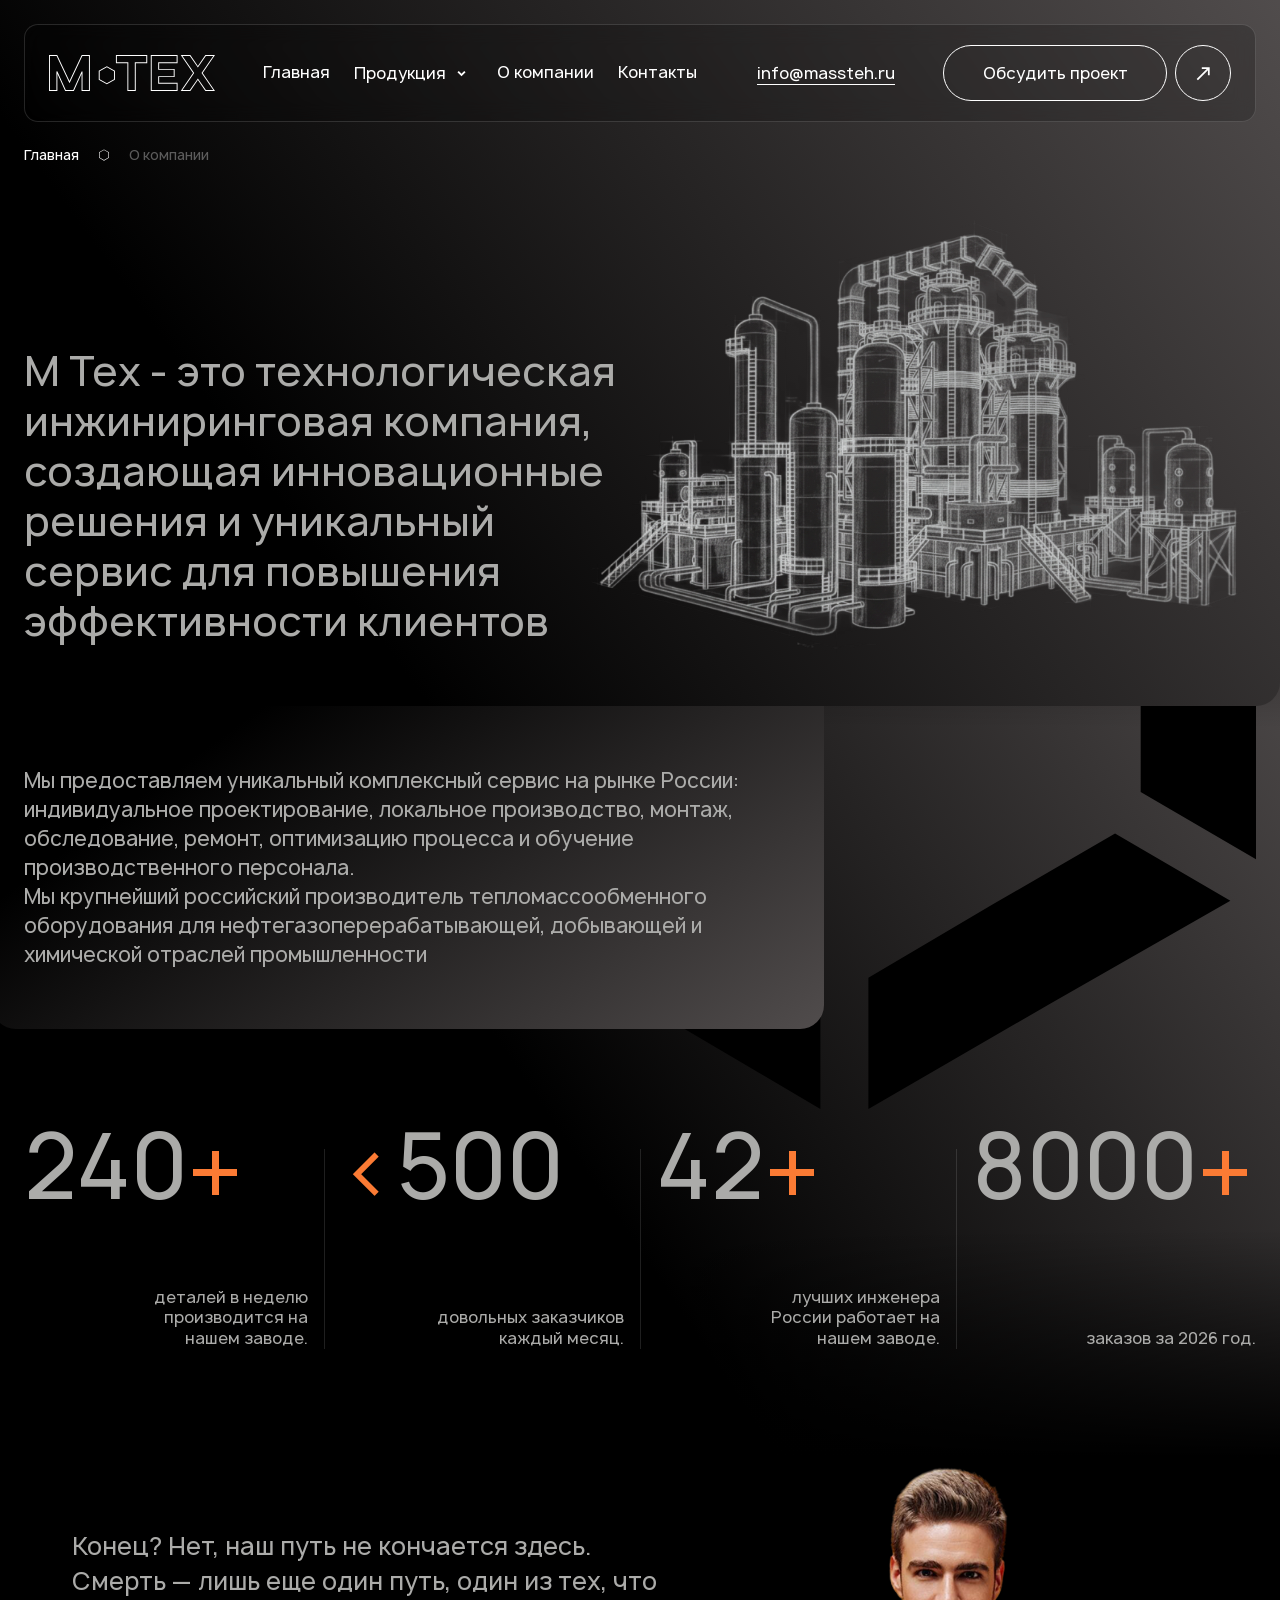
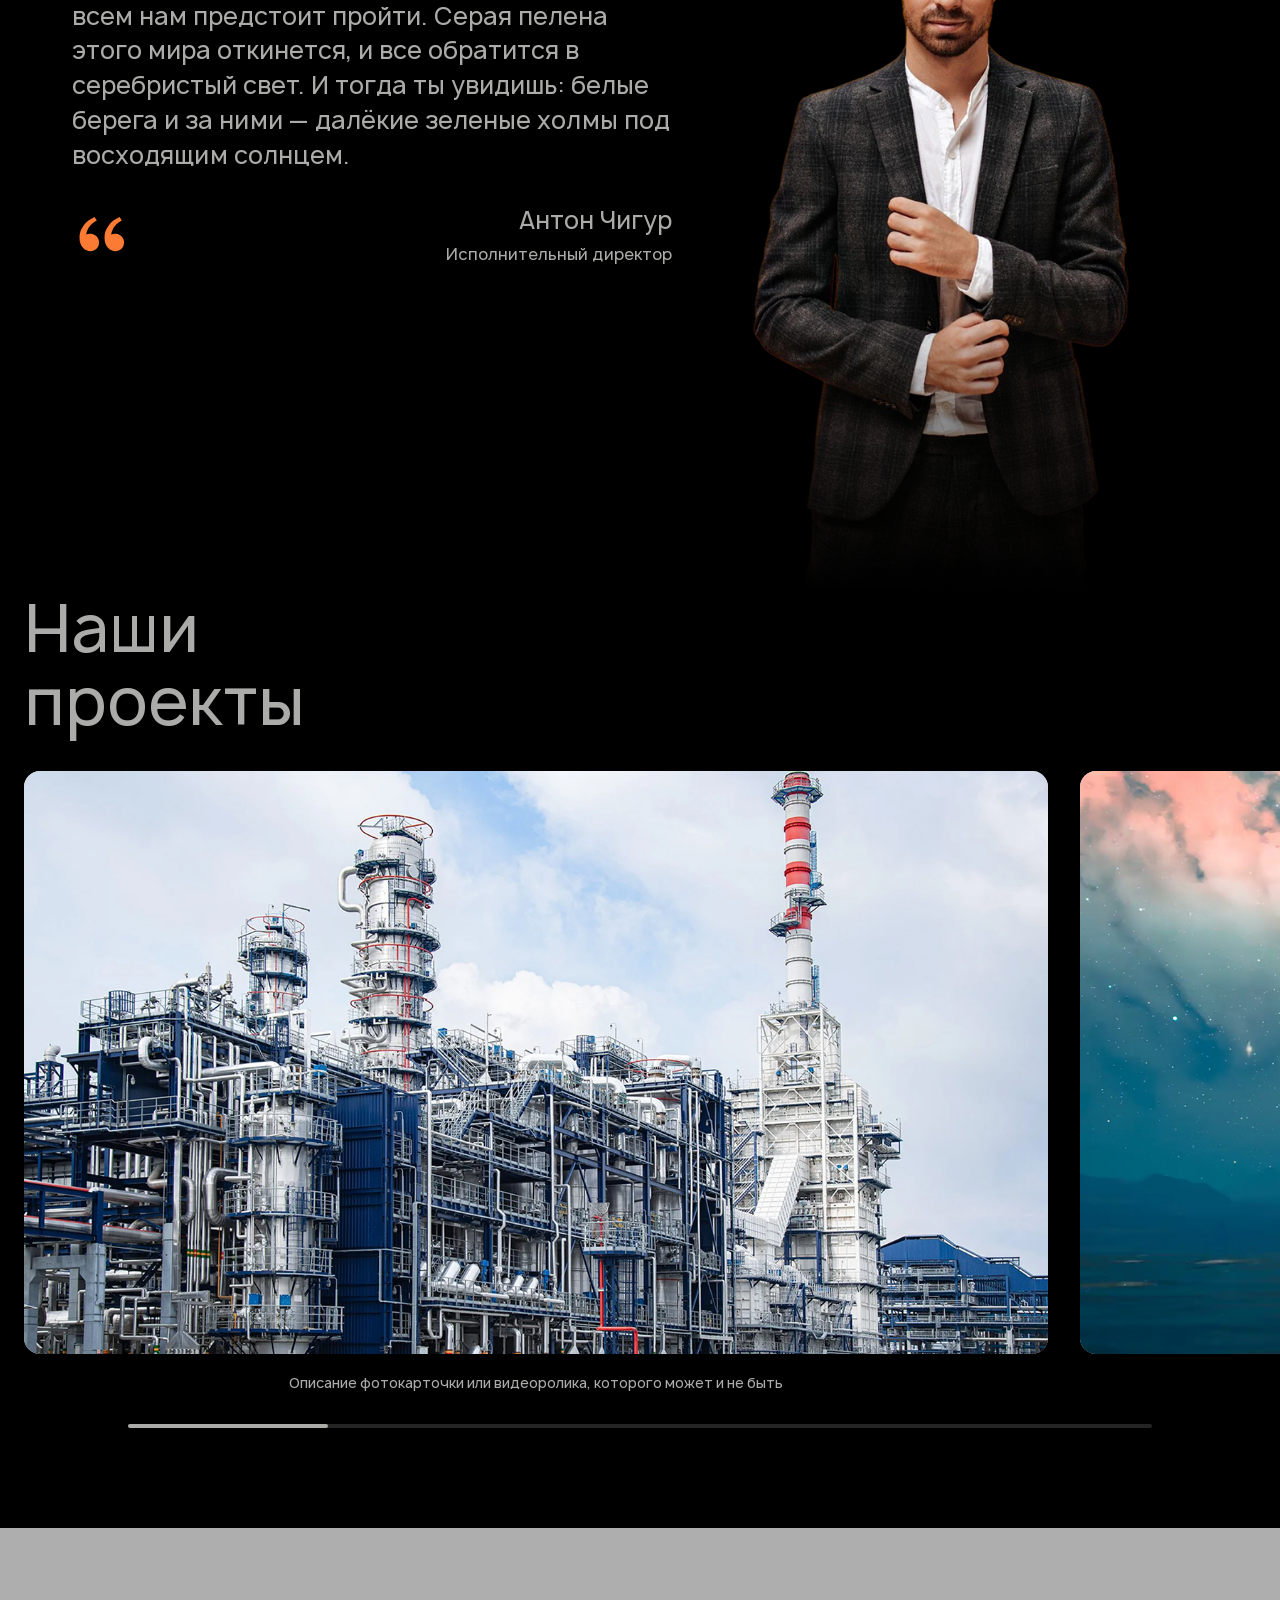
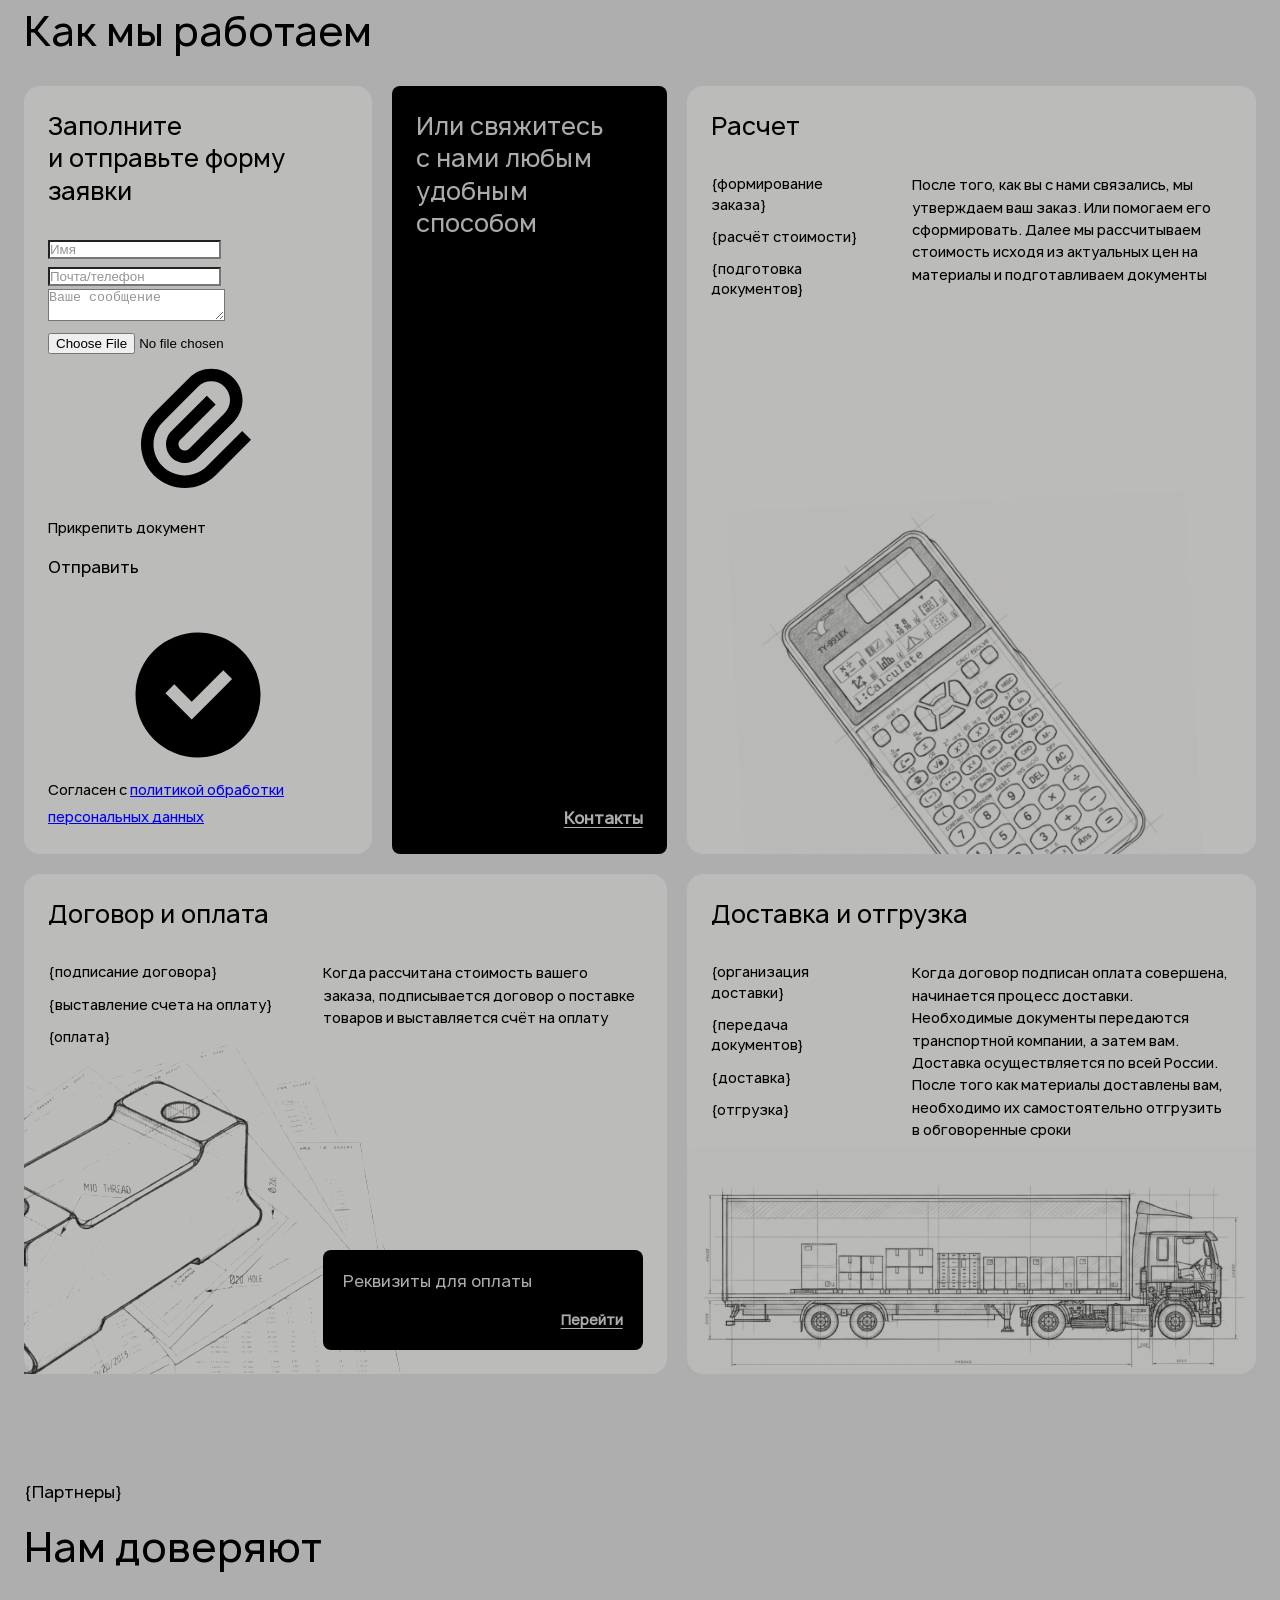
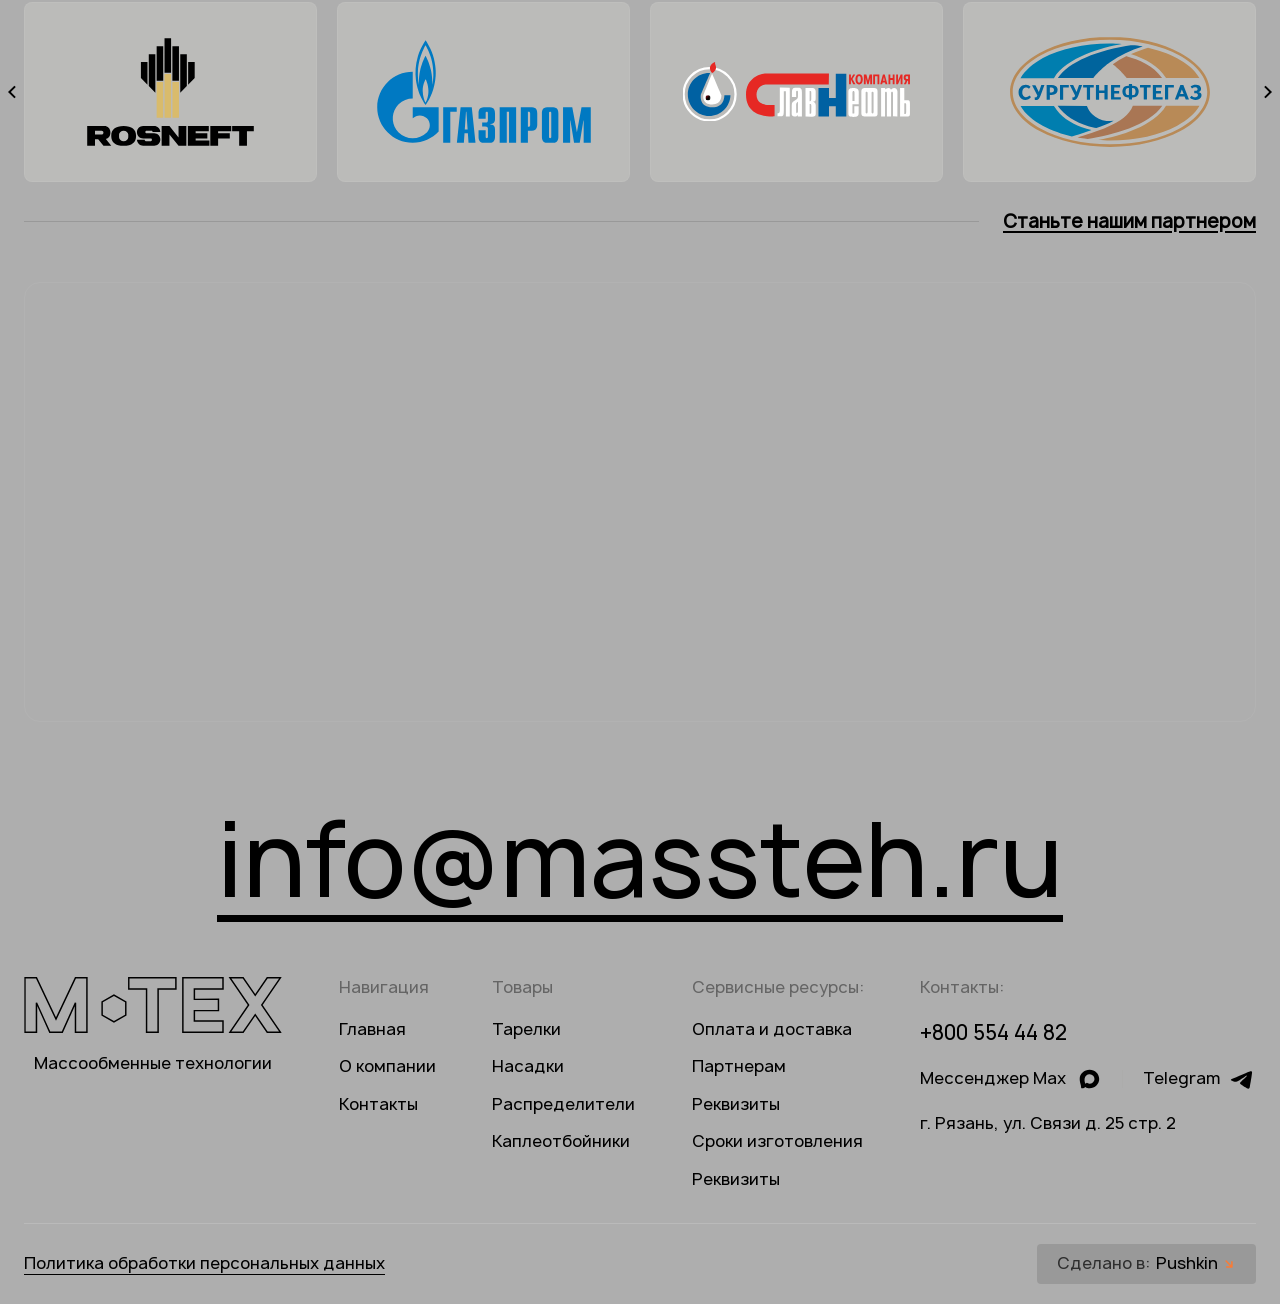
==== commit 8ba4870d: "Update" ====
--- a/about.html
+++ b/about.html
@@ -83,19 +83,19 @@
 								<a href="mailto:info@massteh.ru">info@massteh.ru</a>
 							</div>
 
-							<div class="btns">
-								<button class="btn discuss_btn" data-open-modal data-modal="order_modal">Обсудить проект</button>
-
-								<button class="btn">
-									<svg class="icon"><use xlink:href="images/sprite.svg#ic_arrow_diagonal"></use></svg>
-								</button>
-
-								<button class="btn mob_menu_btn">
-									<svg class="icon"><use xlink:href="images/sprite.svg#ic_menu"></use></svg>
-
-									<svg class="icon"><use xlink:href="images/sprite.svg#ic_close"></use></svg>
-								</button>
-							</div>
+							<button class="btn" data-open-modal data-modal="order_modal">
+								<span>Обсудить проект</span>
+
+								<span class="icon">
+									<svg><use xlink:href="images/sprite.svg#ic_arrow_diagonal"></use></svg>
+								</span>
+							</button>
+
+							<button class="mob_menu_btn">
+								<svg class="icon"><use xlink:href="images/sprite.svg#ic_menu"></use></svg>
+
+								<svg class="icon"><use xlink:href="images/sprite.svg#ic_close"></use></svg>
+							</button>
 						</div>
 					</div>
 				</header>
@@ -668,7 +668,7 @@
 
 						<div class="line">
 							<div class="field">
-								<input type="text" name="" value="" class="input" placeholder="Почта/телефон">
+								<input type="tel" name="" value="" class="input" placeholder="Телефон">
 							</div>
 						</div>
 
--- a/css/styles.css
+++ b/css/styles.css
@@ -576,19 +576,26 @@
     }
 
 
-    .btns
+    .btn
     {
         display: flex;
-        align-content: center;
-        align-items: center;
+        align-content: stretch;
+        align-items: stretch;
         flex-wrap: wrap;
         justify-content: flex-start;
         gap: 10px;
 
         margin-right: -26px;
 
-
-        .btn
+        font-size: var(--font_size_l);
+        line-height: 130%;
+
+        transition: background .2s linear;
+
+        border-radius: var(--border_radius_max);
+
+
+        span:not(.icon)
         {
             display: flex;
             align-content: center;
@@ -596,75 +603,104 @@
             flex-wrap: wrap;
             justify-content: center;
 
-            min-width: 64px;
-            height: 64px;
+            min-width: 293px;
             padding-inline: var(--inner_gap);
 
-            font-size: var(--font_size_l);
-            line-height: 130%;
-
-            transition: .2s linear;
+            transition: border-color .2s linear;
 
             border: 1px solid var(--light_color);
             border-radius: var(--border_radius_max);
-
-
-            &.discuss_btn
-            {
-                min-width: 293px;
-            }
-
-
-            &.mob_menu_btn
+        }
+
+
+        .icon
+        {
+            display: flex;
+            align-content: center;
+            align-items: center;
+            flex-wrap: wrap;
+            justify-content: center;
+
+            width: 64px;
+
+            transition: border-color .2s linear;
+
+            border: 1px solid var(--light_color);
+            border-radius: 50%;
+
+            aspect-ratio: 1 / 1;
+
+
+            svg
+            {
+                display: block;
+
+                width: 21px;
+
+                aspect-ratio: 1 / 1;
+            }
+        }
+
+
+        @media (hover: hover) and (pointer: fine)
+        {
+            &:hover
+            {
+                background: var(--primary_color);
+
+
+                span
+                {
+                    border-color: transparent;
+                }
+            }
+        }
+    }
+
+
+    .mob_menu_btn
+    {
+        display: none;
+        align-content: center;
+        align-items: center;
+        flex-wrap: wrap;
+        justify-content: center;
+
+        width: 52px;
+
+        border: 1px solid var(--light_color);
+        border-radius: 50%;
+
+        aspect-ratio: 1 / 1;
+
+
+        .icon
+        {
+            display: block;
+
+            width: 24px;
+
+            aspect-ratio: 1 / 1;
+        }
+
+
+        .icon + .icon
+        {
+            display: none;
+        }
+
+
+        &.active
+        {
+            .icon
             {
                 display: none;
-
-
-                .icon
-                {
-                    width: 24px;
-                }
-
-
-                &.active
-                {
-                    .icon
-                    {
-                        display: none;
-                    }
-
-
-                    .icon + .icon
-                    {
-                        display: block;
-                    }
-                }
-            }
-
-
-            .icon
+            }
+
+
+            .icon + .icon
             {
                 display: block;
-
-                width: 21px;
-
-                aspect-ratio: 1 / 1;
-            }
-
-
-            .icon + .icon
-            {
-                display: none;
-            }
-
-
-            @media (hover: hover) and (pointer: fine)
-            {
-                &:hover
-                {
-                    border-color: var(--primary_color);
-                    background: var(--primary_color);
-                }
             }
         }
     }
@@ -2274,7 +2310,8 @@
 
     .category
     {
-        position: relative;
+        position: sticky;
+        top: 0;
 
         display: flex;
         overflow: hidden;
@@ -2407,19 +2444,29 @@
         }
 
 
-        .btns
+        .btn
         {
             display: flex;
-            align-content: center;
-            align-items: center;
+            align-content: stretch;
+            align-items: stretch;
             flex-wrap: wrap;
             justify-content: flex-start;
             gap: 10px;
 
+            width: fit-content;
             margin-top: auto;
 
-
-            .btn
+            font-weight: 500;
+            line-height: 140%;
+
+            transition: background .2s linear;
+            text-decoration: none;
+
+            color: var(--light_color);
+            border-radius: var(--border_radius_max);
+
+
+            span:not(.icon)
             {
                 display: flex;
                 align-content: center;
@@ -2427,28 +2474,35 @@
                 flex-wrap: wrap;
                 justify-content: center;
 
-                min-width: 68px;
-                height: 68px;
+                min-width: 410px;
                 padding-inline: var(--inner_gap);
 
-                font-weight: 500;
-                line-height: 140%;
-
                 transition: background .2s linear;
-                text-decoration: none;
-
-                color: var(--light_color);
+
                 border-radius: var(--border_radius_max);
                 background: var(--primary_color);
-
-
-                &.details_btn
-                {
-                    min-width: 410px;
-                }
-
-
-                .icon
+            }
+
+
+            .icon
+            {
+                display: flex;
+                align-content: center;
+                align-items: center;
+                flex-wrap: wrap;
+                justify-content: center;
+
+                width: 68px;
+
+                transition: background .2s linear;
+
+                border-radius: 50%;
+                background: var(--primary_color);
+
+                aspect-ratio: 1 / 1;
+
+
+                svg
                 {
                     display: block;
 
@@ -2456,13 +2510,19 @@
 
                     aspect-ratio: 1 / 1;
                 }
-
-
-                @media (hover: hover) and (pointer: fine)
+            }
+
+
+            @media (hover: hover) and (pointer: fine)
+            {
+                &:hover
                 {
-                    &:hover
+                    background: var(--dark_color);
+
+
+                    span
                     {
-                        background: var(--dark_color);
+                        background: transparent;
                     }
                 }
             }
@@ -2687,19 +2747,29 @@
         }
 
 
-        .btns
+        .btn
         {
             display: flex;
-            align-content: center;
-            align-items: center;
+            align-content: stretch;
+            align-items: stretch;
             flex-wrap: wrap;
             justify-content: flex-start;
             gap: 10px;
 
+            width: 100%;
             margin-top: 55px;
 
-
-            .btn
+            font-weight: 500;
+            line-height: 140%;
+
+            transition: background .2s linear;
+            text-decoration: none;
+
+            color: var(--light_color);
+            border-radius: var(--border_radius_max);
+
+
+            span:not(.icon)
             {
                 display: flex;
                 align-content: center;
@@ -2707,28 +2777,34 @@
                 flex-wrap: wrap;
                 justify-content: center;
 
-                min-width: 68px;
-                height: 68px;
+                width: calc(100% - 68px - 10px);
                 padding-inline: var(--inner_gap);
 
-                font-weight: 500;
-                line-height: 140%;
-
                 transition: background .2s linear;
-                text-decoration: none;
-
-                color: var(--light_color);
+
                 border-radius: var(--border_radius_max);
                 background: var(--primary_color);
-
-
-                &.details_btn
-                {
-                    width: calc(100% - 68px - 10px);
-                }
-
-
-                .icon
+            }
+
+            .icon
+            {
+                display: flex;
+                align-content: center;
+                align-items: center;
+                flex-wrap: wrap;
+                justify-content: center;
+
+                width: 68px;
+
+                transition: background .2s linear;
+
+                border-radius: var(--border_radius_max);
+                background: var(--primary_color);
+
+                aspect-ratio: 1 / 1;
+
+
+                svg
                 {
                     display: block;
 
@@ -2736,13 +2812,19 @@
 
                     aspect-ratio: 1 / 1;
                 }
-
-
-                @media (hover: hover) and (pointer: fine)
+            }
+
+
+            @media (hover: hover) and (pointer: fine)
+            {
+                &:hover
                 {
-                    &:hover
+                    background: var(--dark_color);
+
+
+                    span
                     {
-                        background: var(--dark_color);
+                        background: transparent;
                     }
                 }
             }
@@ -3150,6 +3232,8 @@
             font-weight: 600;
             line-height: 135%;
 
+            transition: color .2s linear;
+
             text-decoration-line: underline;
             text-decoration-style: solid;
             text-decoration-skip-ink: auto;
@@ -3157,6 +3241,18 @@
             text-underline-offset: 0;
             text-underline-position: from-font;
         }
+
+
+        @media (hover: hover) and (pointer: fine)
+        {
+            &:hover
+            {
+                .btn
+                {
+                    color: var(--primary_color);
+                }
+            }
+        }
     }
 
 
@@ -3255,6 +3351,8 @@
 
                 font-weight: 600;
                 line-height: 135%;
+
+                transition: color .2s linear;
 
                 text-decoration-line: underline;
                 text-decoration-style: solid;
@@ -3262,6 +3360,18 @@
                 text-decoration-thickness: 8.5%;
                 text-underline-offset: 0;
                 text-underline-position: from-font;
+            }
+
+
+            @media (hover: hover) and (pointer: fine)
+            {
+                &:hover
+                {
+                    .btn
+                    {
+                        color: var(--primary_color);
+                    }
+                }
             }
         }
 
@@ -4830,7 +4940,7 @@
 
             text-decoration: none;
 
-            color: currentColor;
+            color: rgba(0, 0, 0, .70);
             border-radius: 4px;
             background: rgba(0, 0, 0, .12);
 
@@ -4839,7 +4949,7 @@
             {
                 margin-left: 2px;
 
-                color: var(--light_color);
+                color: var(--dark_color);
             }
 
 
--- a/css/response_1899.css
+++ b/css/response_1899.css
@@ -116,26 +116,24 @@
         }
 
 
-        .btns
+        .btn
         {
             gap: var(--inner_gap_xxs);
 
             margin-right: 0;
 
-
-            .btn
-            {
-                min-width: 60px;
-                height: 60px;
-                padding-inline: var(--inner_gap_s);
-
-                font-size: var(--font_size);
-
-
-                &.discuss_btn
-                {
-                    min-width: 260px;
-                }
+            font-size: var(--font_size);
+
+
+            span:not(.icon)
+            {
+                min-width: 260px;
+            }
+
+
+            .icon
+            {
+                width: 60px;
             }
         }
     }
@@ -372,24 +370,22 @@
             }
 
 
-            .btns
+            .btn
             {
                 gap: var(--inner_gap_xxs);
 
-
-                .btn
-                {
-                    min-width: 60px;
-                    height: 60px;
-                    padding-inline: var(--inner_gap_s);
-
-                    font-size: var(--font_size);
-
-
-                    &.details_btn
-                    {
-                        min-width: 360px;
-                    }
+                font-size: var(--font_size);
+
+
+                span:not(.icon)
+                {
+                    min-width: 360px;
+                }
+
+
+                .icon
+                {
+                    width: 60px;
                 }
             }
         }
@@ -460,26 +456,24 @@
             }
 
 
-            .btns
+            .btn
             {
                 gap: var(--inner_gap_xxs);
 
                 margin-top: var(--block_padding);
 
-
-                .btn
-                {
-                    min-width: 60px;
-                    height: 60px;
-                    padding-inline: var(--inner_gap_s);
-
-                    font-size: var(--font_size);
-
-
-                    &.details_btn
-                    {
-                        width: calc(100% - 60px - var(--inner_gap_xxs));
-                    }
+                font-size: var(--font_size);
+
+
+                span:not(.icon)
+                {
+                    width: calc(100% - 60px - var(--inner_gap_xxs));
+                }
+
+
+                .icon
+                {
+                    width: 60px;
                 }
             }
         }
--- a/css/response_1439.css
+++ b/css/response_1439.css
@@ -38,18 +38,17 @@
         }
 
 
-        .btns
-        {
-            .btn
-            {
-                min-width: 56px;
-                height: 56px;
-
-
-                &.discuss_btn
-                {
-                    min-width: 224px;
-                }
+        .btn
+        {
+            span:not(.icon)
+            {
+                min-width: 224px;
+            }
+
+
+            .icon
+            {
+                width: 56px;
             }
         }
     }
@@ -259,22 +258,20 @@
             }
 
 
-            .btns
+            .btn
             {
                 gap: var(--inner_gap_xxs);
 
 
-                .btn
-                {
-                    min-width: 56px;
-                    height: 56px;
-                    padding-inline: var(--inner_gap_xs);
-
-
-                    &.details_btn
-                    {
-                        min-width: 320px;
-                    }
+                span:not(.icon)
+                {
+                    min-width: 320px;
+                }
+
+
+                .icon
+                {
+                    width: 56px;
                 }
             }
         }
@@ -292,19 +289,17 @@
             width: calc(50% - var(--cont_padding_half));
 
 
-            .btns
-            {
-                .btn
-                {
-                    min-width: 56px;
-                    height: 56px;
-                    padding-inline: var(--inner_gap_xs);
-
-
-                    &.details_btn
-                    {
-                        width: calc(100% - 56px - var(--inner_gap_xxs));
-                    }
+            .btn
+            {
+                span:not(.icon)
+                {
+                    width: calc(100% - 56px - var(--inner_gap_xxs));
+                }
+
+
+                .icon
+                {
+                    width: 56px;
                 }
             }
         }
--- a/css/response_1279.css
+++ b/css/response_1279.css
@@ -42,22 +42,15 @@
         }
 
 
-        .btns
-        {
-            .btn
-            {
-                display: none;
-
-                min-width: 52px;
-                height: 52px;
-                padding-inline: var(--inner_gap_xs);
-
-
-                &.mob_menu_btn
-                {
-                    display: flex;
-                }
-            }
+        .btn
+        {
+            display: none;
+        }
+
+
+        .mob_menu_btn
+        {
+            display: flex;
         }
     }
 
@@ -215,19 +208,17 @@
             }
 
 
-            .btns
-            {
-                .btn
-                {
-                    min-width: 52px;
-                    height: 52px;
-                    padding-inline: var(--inner_gap_xxs);
-
-
-                    &.details_btn
-                    {
-                        min-width: 300px;
-                    }
+            .btn
+            {
+                span:not(.icon)
+                {
+                    min-width: 300px;
+                }
+
+
+                .icon
+                {
+                    width: 52px;
                 }
             }
 
@@ -276,19 +267,17 @@
             }
 
 
-            .btns
-            {
-                .btn
-                {
-                    min-width: 52px;
-                    height: 52px;
-                    padding-inline: var(--inner_gap_xxs);
-
-
-                    &.details_btn
-                    {
-                        width: calc(100% - 52px - var(--inner_gap_xxs));
-                    }
+            .btn
+            {
+                span:not(.icon)
+                {
+                    width: calc(100% - 52px - var(--inner_gap_xxs));
+                }
+
+
+                .icon
+                {
+                    width: 52px;
                 }
             }
         }
--- a/css/response_1023.css
+++ b/css/response_1023.css
@@ -21,14 +21,9 @@
     ------------*/
     header
     {
-        .btns
-        {
-            .btn
-            {
-                min-width: 48px;
-                height: 48px;
-                padding-inline: var(--inner_gap_xxs);
-            }
+        .mob_menu_btn
+        {
+            width: 48px;
         }
     }
 
@@ -171,19 +166,17 @@
             }
 
 
-            .btns
-            {
-                .btn
-                {
-                    min-width: 48px;
-                    height: 48px;
-                    padding-inline: var(--inner_gap_xxs);
-
-
-                    &.details_btn
-                    {
-                        min-width: 280px;
-                    }
+            .btn
+            {
+                span:not(.icon)
+                {
+                    min-width: 280px;
+                }
+
+
+                .icon
+                {
+                    width: 48px;
                 }
             }
 
@@ -210,18 +203,17 @@
             margin-bottom: var(--inner_gap_l);
 
 
-            .btns
-            {
-                .btn
-                {
-                    min-width: 48px;
-                    height: 48px;
-
-
-                    &.details_btn
-                    {
-                        width: calc(100% - 48px - var(--inner_gap_xxs));
-                    }
+            .btn
+            {
+                span:not(.icon)
+                {
+                    width: calc(100% - 48px - var(--inner_gap_xxs));
+                }
+
+
+                .icon
+                {
+                    width: 48px;
                 }
             }
         }
--- a/css/response_767.css
+++ b/css/response_767.css
@@ -85,22 +85,14 @@
         }
 
 
-        .btns
-        {
-            .btn
-            {
-                min-width: 40px;
-                height: 40px;
-                padding-inline: 0;
-
-
-                &.mob_menu_btn
-                {
-                    .icon
-                    {
-                        width: 20px;
-                    }
-                }
+        .mob_menu_btn
+        {
+            width: 40px;
+
+
+            .icon
+            {
+                width: 20px;
             }
         }
     }
@@ -378,14 +370,14 @@
             }
 
 
-            .btns
-            {
-                .btn
-                {
-                    &.details_btn
-                    {
-                        min-width: 239px;
-                    }
+            .btn
+            {
+                width: 100%;
+
+
+                span:not(.icon)
+                {
+                    min-width: calc(100% - 48px - var(--inner_gap_xxs));
                 }
             }
 
@@ -1173,9 +1165,6 @@
                 height: 40px;
 
                 font-size: var(--font_size_xs);
-
-                border-radius: 4px;
-                background: rgba(171, 171, 169, .12);
             }
         }
     }
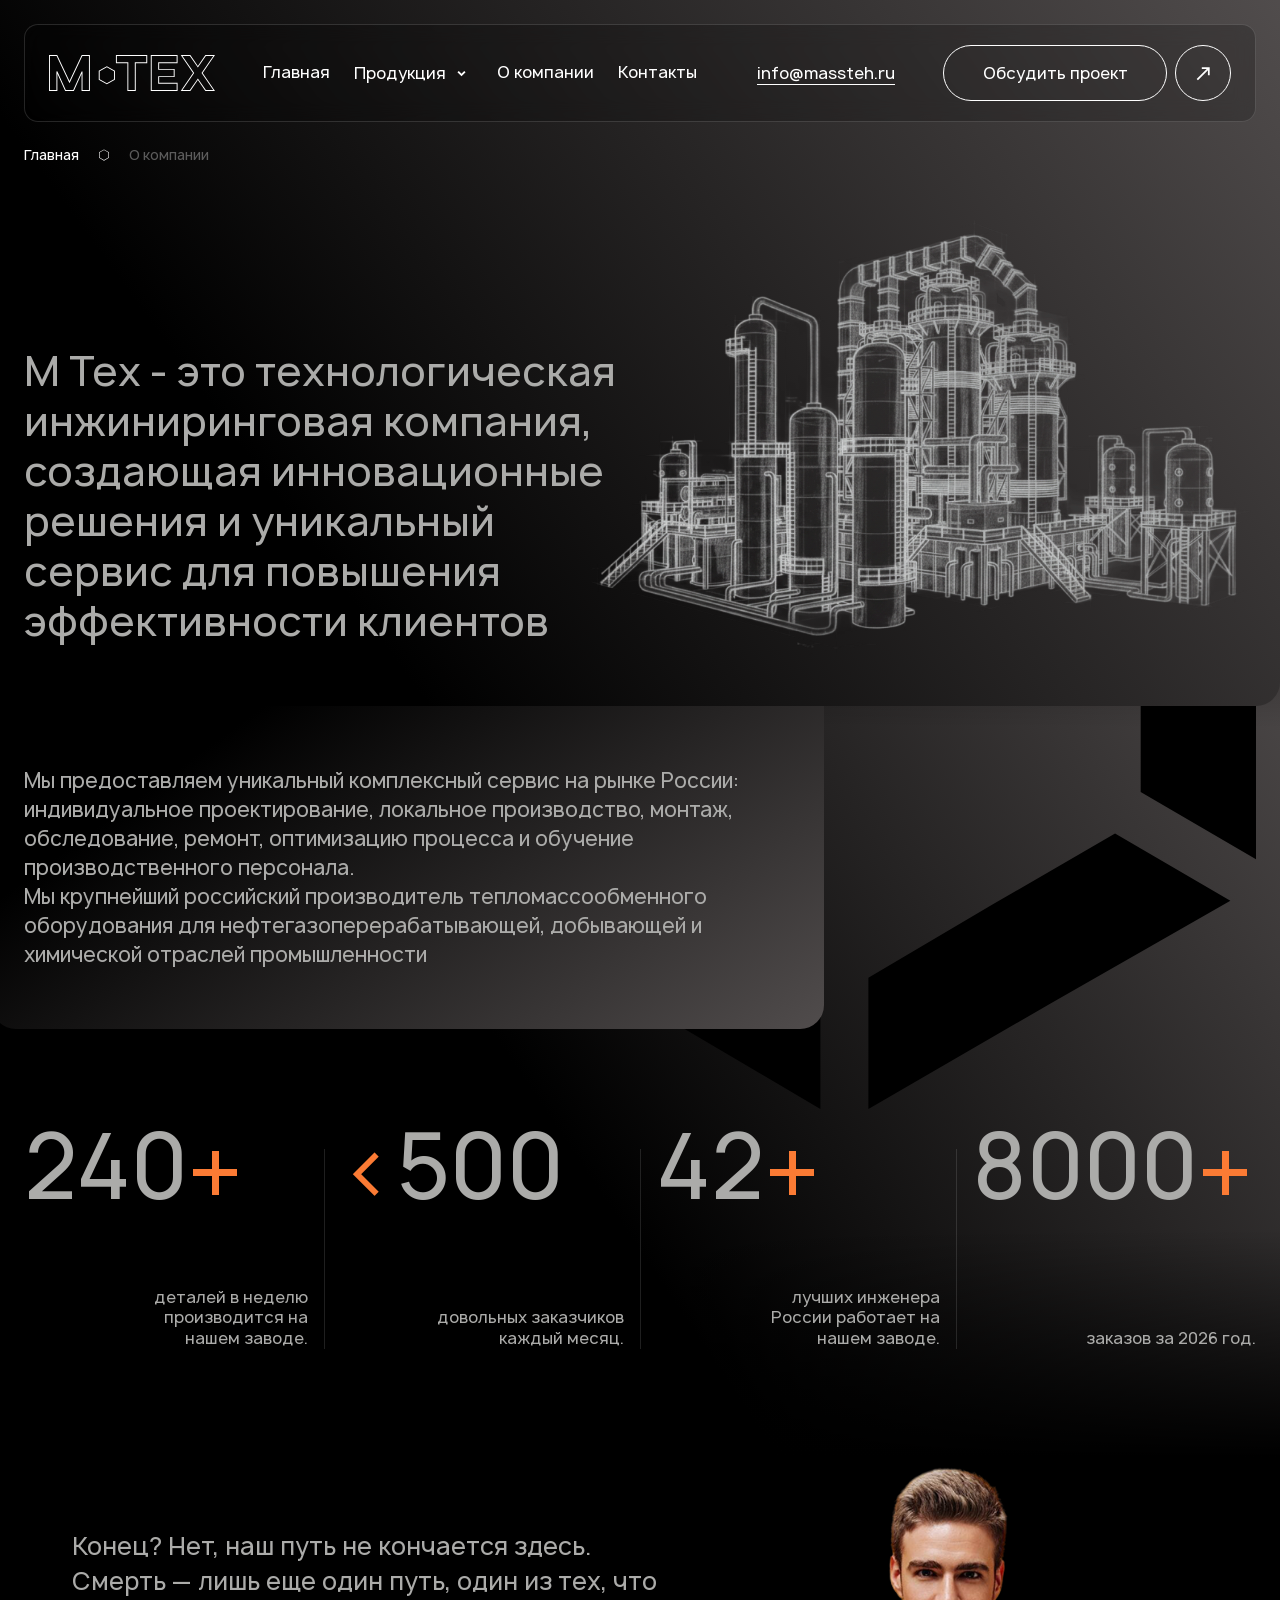
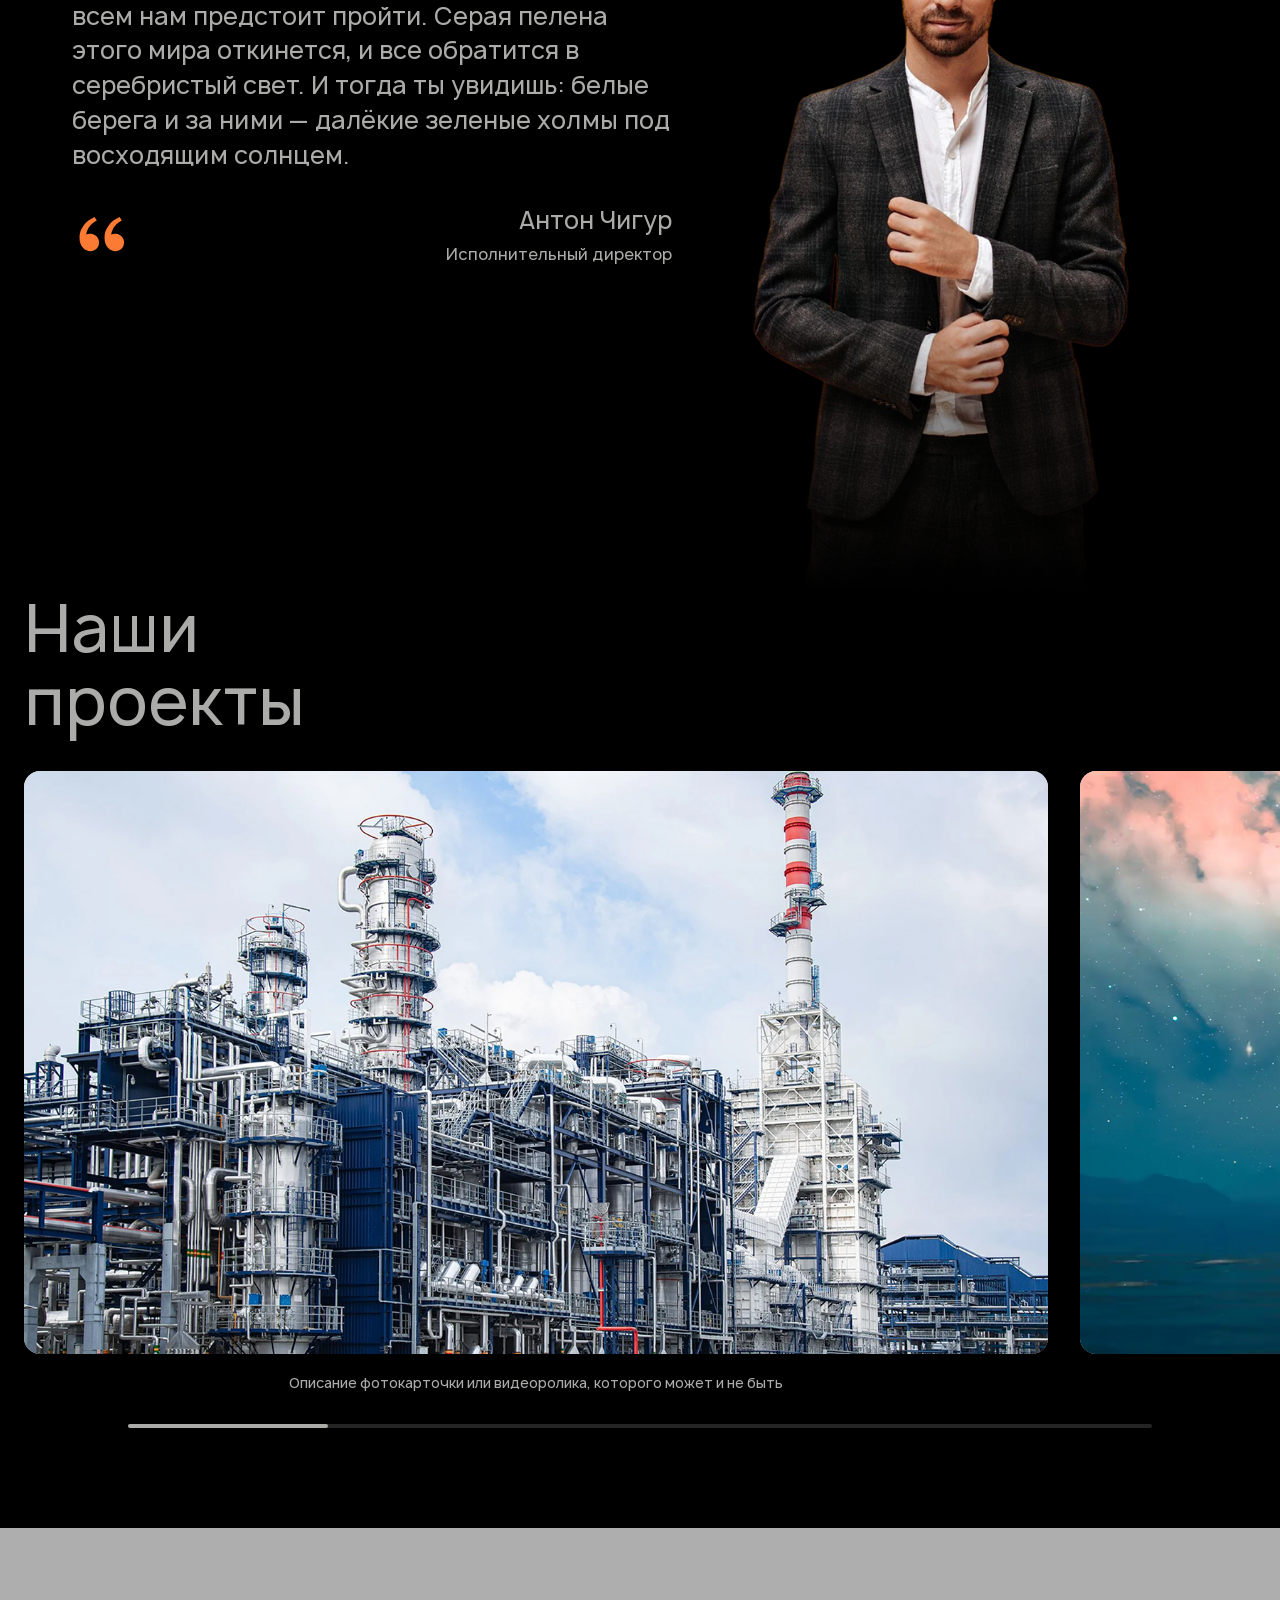
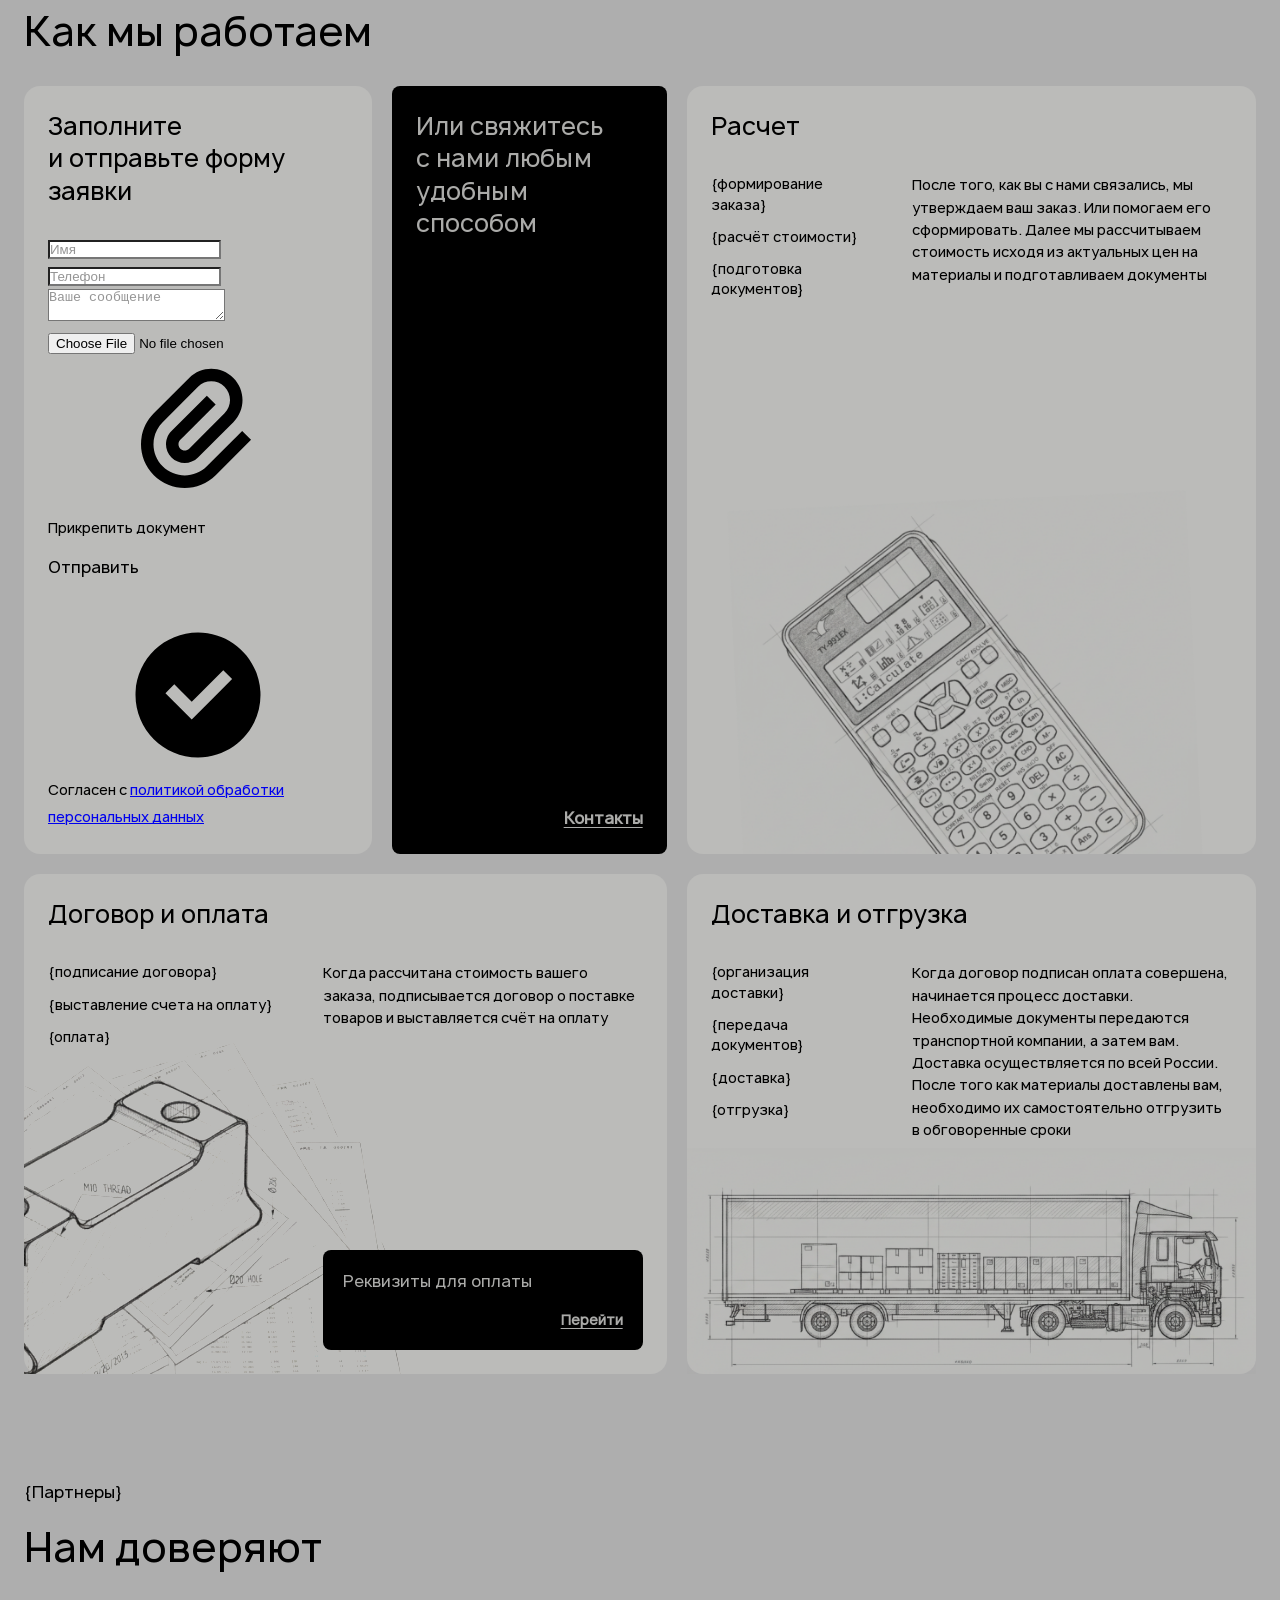
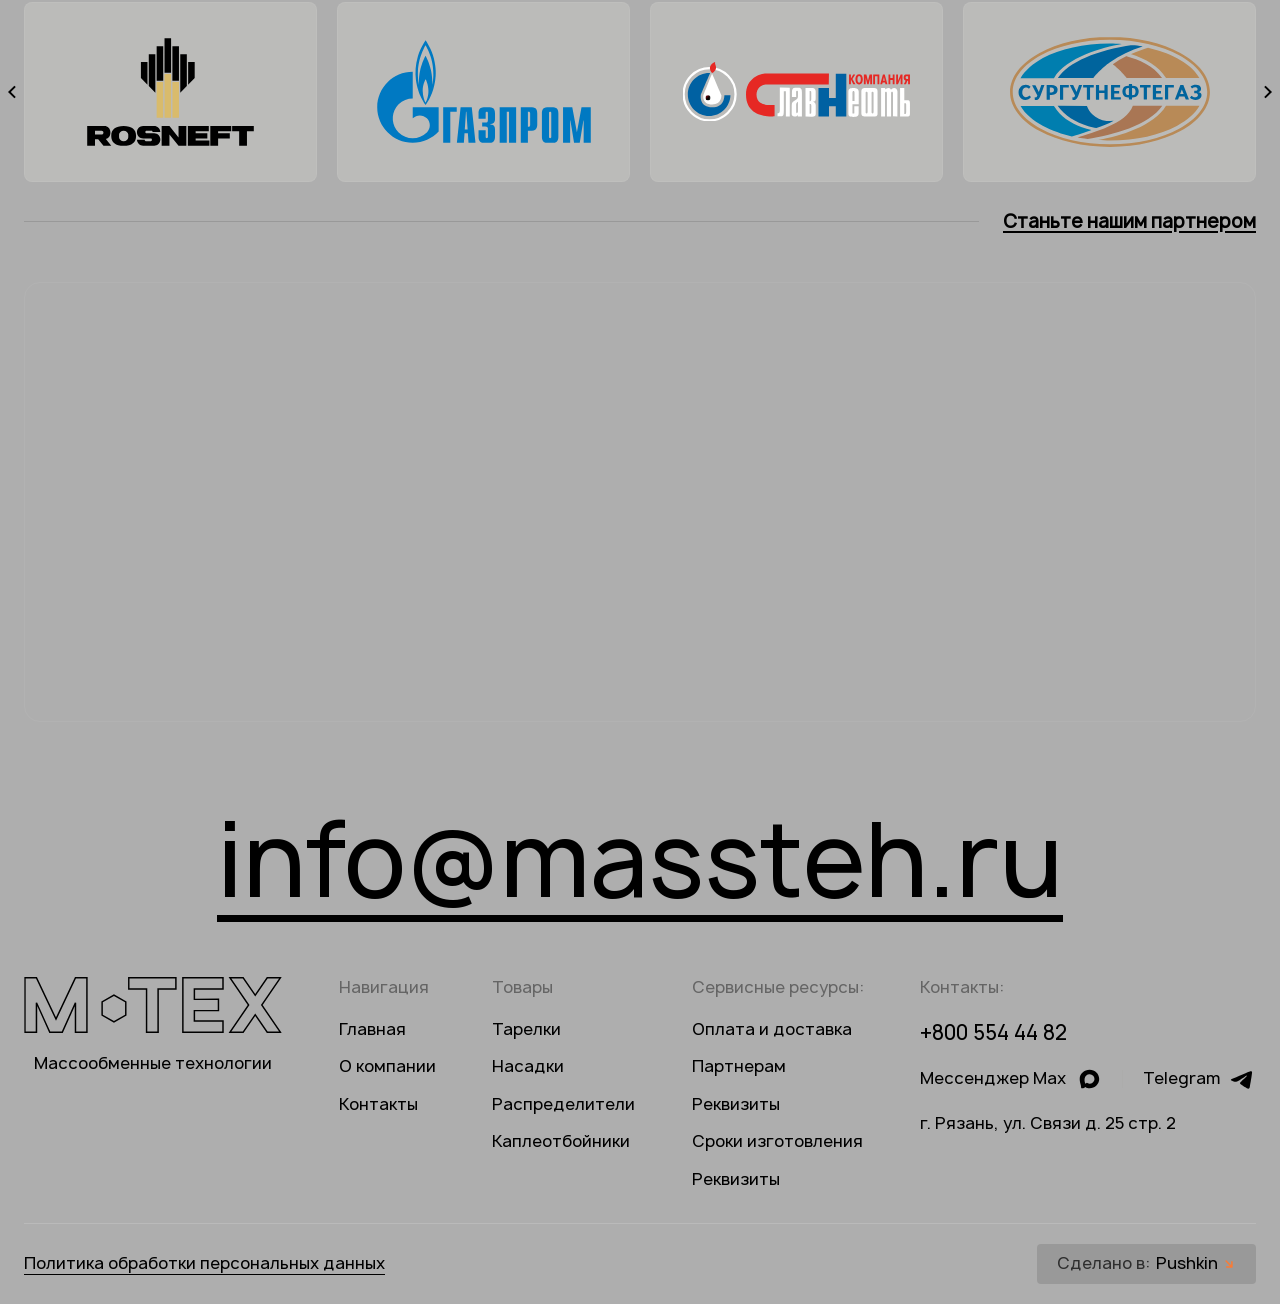
==== commit 04b8d294: "Updated" ====
--- a/about.html
+++ b/about.html
@@ -347,7 +347,7 @@
 
 									<div class="line">
 										<div class="field">
-											<input type="text" name="" value="" class="input" placeholder="Почта/телефон">
+											<input type="tel" name="" value="" class="input" placeholder="Телефон">
 										</div>
 									</div>
 
--- a/css/styles.css
+++ b/css/styles.css
@@ -743,12 +743,9 @@
         display: flex;
 
         opacity: 1;
-    }
-
-
-    @starting-style
-    {
-        &.show
+
+
+        @starting-style
         {
             opacity: 0;
         }
@@ -1719,15 +1716,12 @@
                 display: block;
 
                 opacity: 1;
-            }
-        }
-
-
-        @starting-style
-        {
-            .text
-            {
-                opacity: 0;
+
+
+                @starting-style
+                {
+                    opacity: 0;
+                }
             }
         }
     }
@@ -2127,12 +2121,12 @@
                 display: flex;
 
                 opacity: 1;
-            }
-
-
-            @starting-style
-            {
-                opacity: 0;
+
+
+                @starting-style
+                {
+                    opacity: 0;
+                }
             }
         }
     }
@@ -5108,12 +5102,9 @@
     &[open]
     {
         opacity: 1;
-    }
-
-
-    @starting-style
-    {
-        &[open]
+
+
+        @starting-style
         {
             opacity: 0;
         }
